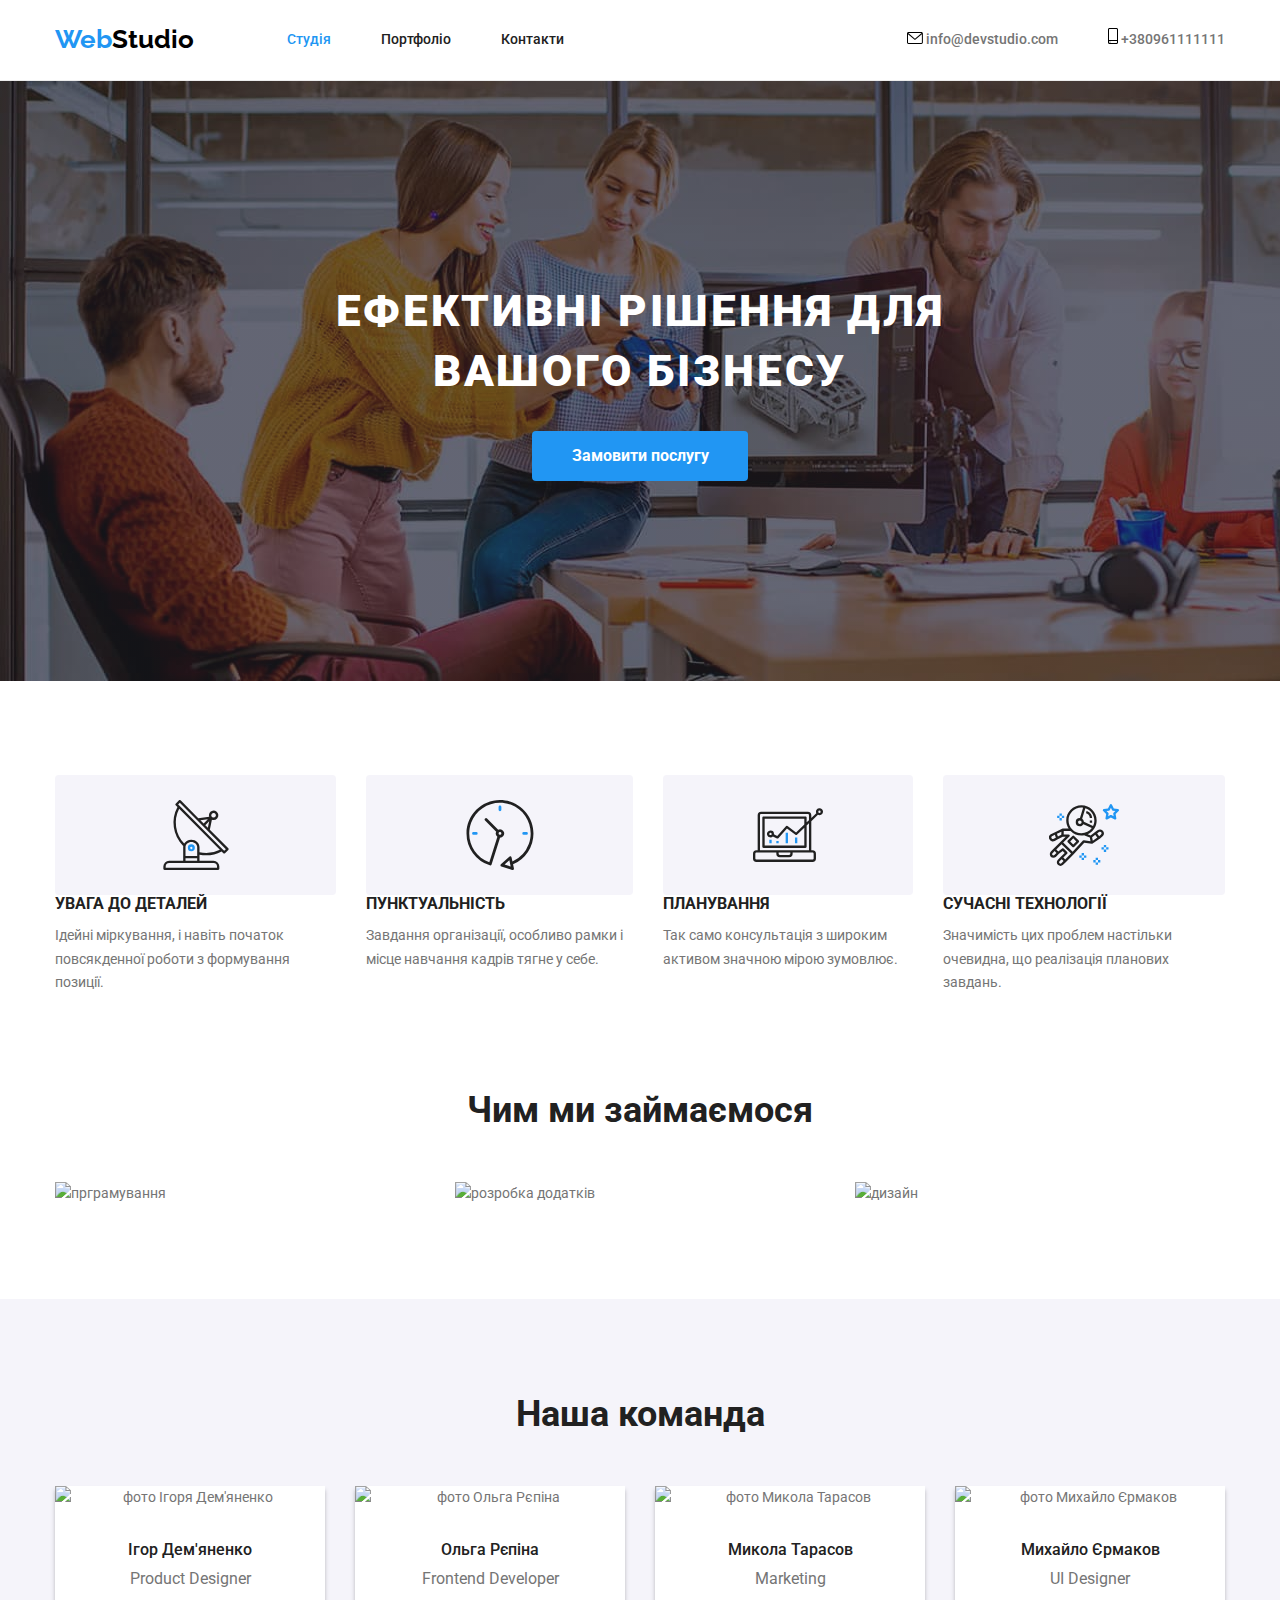
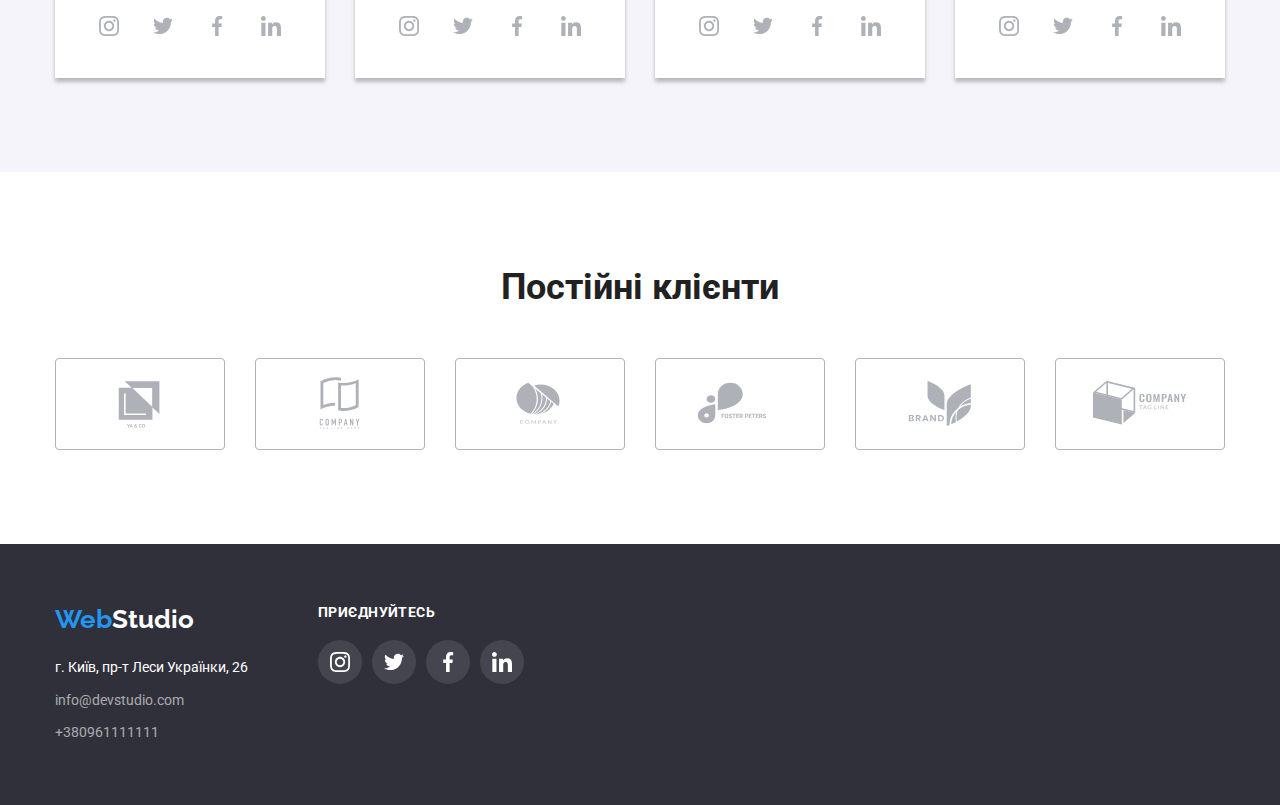
==== index.html @ 1be38067 "upgraid" ====
<!DOCTYPE html>
    <html lang="uk">
    <head>
        <meta charset="UTF-8">
        <meta http-equiv="X-UA-Compatible" content="IE=edge">
        <meta name="viewport" content="width=device-width, initial-scale=1.0">
        <link rel="preconnect" href="https://fonts.googleapis.com">
        <link rel="preconnect" href="https://fonts.gstatic.com" crossorigin>
        <link href="https://fonts.googleapis.com/css2?family=Raleway:wght@700&family=Roboto:wght@400;500;700;900&display=swap" rel="stylesheet">
        <link rel="stylesheet" href="https://cdnjs.cloudflare.com/ajax/libs/modern-normalize/1.1.0/modern-normalize.min.css">
        <link rel="stylesheet" href="styles/styles.css">
        <title>Студія</title>
    </head>
    <body>
    <!--Шапка-->
        <header class="header">
            <div class="container header-container">

            <nav class="nav-flex">
                <a class="link logo" href="./index.html">Web<span class="logo-part">Studio</span></a>
                <ul class="nav-flex list">
                    <li class="item"><a class="nav-link link current" href="./index.html">Студія</a></li>
                    <li class="item"><a class="nav-link link" href="./portfollio.html">Портфоліо</a></li>
                    <li class="item"><a class="nav-link link" href="#">Контакти</a></li>
                </ul>
            </nav>
            <ul class="address-flex list">
                <li class="item"><a class="adres-nav link" href="mailto:info@devstudio.com">
                    <svg class="adres-nav" width="16" height="12">
                        <use href="/images/icons.svg#icon-envelope"></use>
                    </svg>
                    info@devstudio.com</a></li>
                <li class="item"><a class="adres-nav link" href="tel:+380961111111">
                    <svg class="adres-nav" width="10" height="16">
                        <use href="/images/icons.svg#icon-smartphone"></use>
                    </svg>
                    +380961111111</a></li>
                </ul>
                
            </div>
        </header>

        <!--Основний контент-->
        <main>
            <!--Hero-->
    <section class="hero">
        <div class="container">

        <h1 class="title-hero">Ефективні рішення для вашого бізнесу</h1>
        <button class="hero-button" type="button">Замовити послугу</button>
        </div>
    </section>

    <!--Skills-->
    <section class="section skills">
        <div class="container">
        <h2  hidden>Наші переваги</h2>
        <ul class="list skills-flex">
            <li class="item-skills icon-antenna">
                <h3 class="title-skills">УВАГА ДО ДЕТАЛЕЙ</h3>
                <p class="p-skills">Ідейні міркування, і навіть початок повсякденної роботи з формування позиції.</p>
            </li>
            
            <li class="item-skills icon-clock">
                <h3 class="title-skills">ПУНКТУАЛЬНІСТЬ</h3>
                <p class="p-skills">Завдання організації, особливо рамки і місце навчання кадрів тягне у себе.</p>
            </li>

            <li class="item-skills icon-diagram">
                <h3 class="title-skills">ПЛАНУВАННЯ</h3>
                <p class="p-skills">Так само консультація з широким активом значною мірою зумовлює.</p>
            </li>

            <li class="item-skills icon-astronaut">
                <h3 class="title-skills">СУЧАСНІ ТЕХНОЛОГІЇ</h3>
                <p class="p-skills">Значимість цих проблем настільки очевидна, що реалізація планових завдань.</p>
            </li>
        </ul>
    </div>
    </section>

    <!--Work-->
    <section class="work section">
        <div class="container">
        <h2 class="title-work">Чим ми займаємося</h2>
        <ul class="list work-flex">

            <li class="item-work"><img src="./images/foto1.jpg" alt="прграмування" width="370"></li>
            <li class="item-work"><img src="./images/foto2.jpg" alt="розробка додатків" width="370"></li>
            <li class="item-work"><img src="./images/foto3.jpg" alt="дизайн" width="370"></li>
        </ul>
        </div>
    </section>

        <!--team-->
        <section class="team section">
            <div class="container">
            <h2 class="title-work">Наша команда</h2>
            <ul class="list team-flex">
               
                <li class="li-team">
                    <img src="./images/igor_demyanenko.jpg" alt="фото Ігоря Дем'яненко" width="270">
                    <div class="wrap-name">
                    <h3 class="title-name">Ігор Дем'яненко</h3>
                    <p class="office" lang="en">Product Designer</p>
                    <ul class="team-soc-list list">
                        <li class="team-soc-item">
                             <a class="team-soc-link link" href="#">
                                <svg class="team-soc-icons" width="20" height="20">
                                    <use href="/images/icons.svg#icon-instagram"></use>
                                </svg>
                             </a>
                            </li>
                            <li class="team-soc-item">
                                <a class="team-soc-link link" href="#">
                                    <svg class="team-soc-icons" width="20" height="20">
                                        <use href="/images/icons.svg#icon-twitter"></use>
                                    </svg>
                                </a>
                               </li>
                               <li class="team-soc-item">
                                <a class="team-soc-link link" href="#">
                                    <svg class="team-soc-icons" width="20" height="20">
                                        <use href="/images/icons.svg#icon-facebook"></use>
                                    </svg>
                                </a>
                               </li>
                               <li class="team-soc-item">
                                <a class="team-soc-link link" href="#">
                                    <svg class="team-soc-icons" width="20" height="20">
                                        <use href="/images/icons.svg#icon-linkedin"></use>
                                    </svg>
                                </a>
                               </li>
                    </ul>
                </div>
                </li>
            
                <li class="li-team">
                    <img src="./images/olga_repina.jpg" alt="фото Ольга Рєпіна" width="270">
                    <div class="wrap-name">
                    <h3 class="title-name">Ольга Рєпіна</h3>
                    <p class="office" lang="en">Frontend Developer</p>
                    <ul class="team-soc-list list">
                        <li class="team-soc-item">
                             <a class="team-soc-link link" href="#">
                                <svg class="team-soc-icons" width="20" height="20">
                                    <use href="/images/icons.svg#icon-instagram"></use>
                                </svg>
                             </a>
                            </li>
                            <li class="team-soc-item">
                                <a class="team-soc-link link" href="#">
                                    <svg class="team-soc-icons" width="20" height="20">
                                        <use href="/images/icons.svg#icon-twitter"></use>
                                    </svg>
                                </a>
                               </li>
                               <li class="team-soc-item">
                                <a class="team-soc-link link" href="#">
                                    <svg class="team-soc-icons" width="20" height="20">
                                        <use href="/images/icons.svg#icon-facebook"></use>
                                    </svg>
                                </a>
                               </li>
                               <li class="team-soc-item">
                                <a class="team-soc-link link" href="#">
                                    <svg class="team-soc-icons" width="20" height="20">
                                        <use href="/images/icons.svg#icon-linkedin"></use>
                                    </svg>
                                </a>
                               </li>
                    </ul>
                </div>
                </li>

                <li class="li-team">
                    <img src="./images/mikola_tarasov.jpg" alt="фото Микола Тарасов" width="270">
                    <div class="wrap-name">
                    <h3 class="title-name">Микола Тарасов</h3>
                    <p class="office" lang="en">Marketing</p>
                    <ul class="team-soc-list list">
                        <li class="team-soc-item">
                             <a class="team-soc-link link" href="#">
                                <svg class="team-soc-icons" width="20" height="20">
                                    <use href="/images/icons.svg#icon-instagram"></use>
                                </svg>
                             </a>
                            </li>
                            <li class="team-soc-item">
                                <a class="team-soc-link link" href="#">
                                    <svg class="team-soc-icons" width="20" height="20">
                                        <use href="/images/icons.svg#icon-twitter"></use>
                                    </svg>
                                </a>
                               </li>
                               <li class="team-soc-item">
                                <a class="team-soc-link link" href="#">
                                    <svg class="team-soc-icons" width="20" height="20">
                                        <use href="/images/icons.svg#icon-facebook"></use>
                                    </svg>
                                </a>
                               </li>
                               <li class="team-soc-item">
                                <a class="team-soc-link link" href="#">
                                    <svg class="team-soc-icons" width="20" height="20">
                                        <use href="/images/icons.svg#icon-linkedin"></use>
                                    </svg>
                                </a>
                               </li>
                    </ul>
                </div>
                </li>

                <li class="li-team">
                    <img src="./images/mihailo_ermakov.jpg" alt=" фото Михайло Єрмаков" width="270">
                    <div class="wrap-name">
                    <h3 class="title-name">Михайло Єрмаков</h3>
                    <p class="office" lang="en">UI Designer</p>
                    <ul class="team-soc-list list">
                        <li class="team-soc-item">
                             <a class="team-soc-link link" href="#">
                                <svg class="team-soc-icons" width="20" height="20">
                                    <use href="/images/icons.svg#icon-instagram"></use>
                                </svg>
                             </a>
                            </li>
                            <li class="team-soc-item">
                                <a class="team-soc-link link" href="#">
                                    <svg class="team-soc-icons" width="20" height="20">
                                        <use href="/images/icons.svg#icon-twitter"></use>
                                    </svg>
                                </a>
                               </li>
                               <li class="team-soc-item">
                                <a class="team-soc-link link" href="#">
                                    <svg class="team-soc-icons" width="20" height="20">
                                        <use href="/images/icons.svg#icon-facebook"></use>
                                    </svg>
                                </a>
                               </li>
                               <li class="team-soc-item">
                                <a class="team-soc-link link" href="#">
                                    <svg class="team-soc-icons" width="20" height="20">
                                        <use href="/images/icons.svg#icon-linkedin"></use>
                                    </svg>
                                </a>
                               </li>
                    </ul>
                </div>
                </li>
            </ul>
        </div>
        </section>

<!--clientage-->
        <section class="section">
      <div class="container">
        <h2 class="title-work">Постійні клієнти</h2>
        <ul class="list client-logo-list">
            <li class="client-logo-item">
                <a class="client-logo-link link" href="#">
                    <svg class="client-logo-icons" width="106" height="60">
                        <use href="/images/icons.svg#icon-Logo_1"></use>
                    </svg>
                 </a>
            </li>
            <li class="client-logo-item">
                <a class="client-logo-link link" href="#">
                    <svg class="client-logo-icons" width="106" height="60">
                        <use href="/images/icons.svg#icon-Logo_2"></use>
                    </svg>
                 </a>
            </li>
            <li class="client-logo-item">
                <a class="client-logo-link link" href="#">
                    <svg class="client-logo-icons" width="106" height="60">
                        <use href="/images/icons.svg#icon-Logo_3"></use>
                    </svg>
                 </a>
            </li>
            <li class="client-logo-item">
                <a class="client-logo-link link" href="#">
                    <svg class="client-logo-icons" width="106" height="60">
                        <use href="/images/icons.svg#icon-Logo_4"></use>
                    </svg>
                 </a>
            </li>
            <li class="client-logo-item">
                <a class="client-logo-link link" href="#">
                    <svg class="client-logo-icons" width="106" height="60">
                        <use href="/images/icons.svg#icon-Logo_5"></use>
                    </svg>
                 </a>
            </li>
            <li class="client-logo-item">
                <a class="client-logo-link link" href="#">
                    <svg class="client-logo-icons" width="106" height="60">
                        <use href="/images/icons.svg#icon-Logo_6"></use>
                    </svg>
                 </a>
            </li>
        </ul>
        </div>
        </section>
        </main>
        <!--підвал-->
    <footer class="footer">
        <div class="container container-flex">

        <div class="footer-container">
        <a class="link logo footer" href="./index.html">Web<span class="logo-footer">Studio</span></a>
        <address class="address">
            <ul class="list">
                <li class="li-address"><a class="link adres" href="https://goo.gl/maps/CPtrU1FHBa2aNyZL9" target="_blank" rel="noopener noreferrer nofollow">г. Київ, пр-т Леси Українки, 26</a> </li>
                <li class="li-address"><a class="link adres-footer" href="mailto:info@devstudio.com">info@devstudio.com</a></li>
                <li class="li-address"><a class="link adres-footer" href="tel:+380961111111">+380961111111</a></li>
            </ul>
        </address>
    </div>
    <div class="footer-soc-container">
        <h1 class="title-futer">приєднуйтесь</h1>
            <ul class="footer-soc-list list">
                <li class="footer-soc-item">
                     <a class="footer-soc-link link" href="#">
                        <svg class="footer-soc-icons" width="20" height="20">
                            <use href="/images/icons.svg#icon-instagram"></use>
                        </svg>
                     </a>
                    </li>
                    <li class="footer-soc-item">
                        <a class="footer-soc-link link" href="#">
                            <svg class="footer-soc-icons" width="20" height="20">
                                <use href="/images/icons.svg#icon-twitter"></use>
                            </svg>
                        </a>
                       </li>
                       <li class="footer-soc-item">
                        <a class="footer-soc-link link" href="#">
                            <svg class="footer-soc-icons" width="20" height="20">
                                <use href="/images/icons.svg#icon-facebook"></use>
                            </svg>
                        </a>
                       </li>
                       <li class="footer-soc-item">
                        <a class="footer-soc-link link" href="#">
                            <svg class="footer-soc-icons" width="20" height="20">
                                <use href="/images/icons.svg#icon-linkedin"></use>
                            </svg>
                        </a>
                       </li>
            </ul>
    </div>
        </div>
    </footer>
    </body>
    </html>
---- styles/styles.css ----
:root {
        --primery--color:#757575;
        --title--color:#212121;
        --blac--color:#000000;
        --white--color:#FFFFFF;
        --blue--color:#2196F3;
        --btn--hover--color: #188ce8;
        --section--color:#2F303A;
        --body--bg--color:#F5F5F5;
        --card--bg--color:#EEEEEE;
        --section--bg--color:#F5F4FA;
        --icons--color: #AFB1B8;

        --logo--fonts:'Raleway', sans-serif;
        --primery--fonts:'Roboto', sans-serif;
        }

    h1,
    h2,
    h3,
    h4,
    h5,
    h6,
    p {
        margin: 0;
    }

    ul {
        margin: 0;
        padding: 0;
    }
        
    img {
        display: block;
    }
    body {
        margin: 0;

    color:var(--primery--color) ;
    font-family: var(--primery--fonts);
    font-weight: 400;
    font-size: 14px;
    line-height: 1.71;
    
    }

    .link{
        text-decoration: none;
    }

    .list{
        margin: 0;
        padding: 0;

        list-style: none;
    }

    /*header*/
    .header{
        
        padding-top: 24px;
        padding-bottom: 25px;
        border-bottom: 1px solid #ECECEC;
    }
    .container{
        padding-left: 15px;
        padding-right: 15px;
        margin: 0 auto;   
     
        width: 1200px;

    }

    .header-container{
        display: flex;
        align-items: center;
           }   


    .logo{
        margin-right: 93px;

        background: var(--white--color);
        color: var(--blue--color);

        font-family: var(--logo--fonts);
        font-weight: 700;
        font-size: 26px;
        line-height: 1.19;
        letter-spacing: 3%;
    

    }
    .logo-part{
        color:var(--blac--color);
    }

    .nav-flex{
        display: flex;
        align-items: center;
        margin-right: auto;
    }

    .item{
 
        }
    .nav-flex .item:not(:last-child){
            margin-right: 50px;
        }

    .nav-link {
        color:var(--title--color);
        font-weight: 500;
        line-height: 1.14;
    
    }
    .nav-link:hover,
    .nav-link:focus{
        color: var(--blue--color);
    }
    .current{
        color: var(--blue--color);
    }
    .address-flex{
        display: flex;
        align-items: center;
    }

    .address-flex .item:not(:last-child){
        margin-right: 50px;
    }
 
    .adres-nav{
        color: var(--primery--color);
        fill:var(-primery--color) ;
        font-weight: 500;
        line-height: 1.14;
     
    }
    .adres-nav:hover,
    .adres-nav:focus{
        color: var(--blue--color);
        fill: var(--blue--color);
    }
  
    /*main*/

    .section{
        padding-top: 94px;
        padding-bottom: 94px;
    }
    
    /*section hero*/
    .hero{
        max-width: 1600px;
        height: 600px;
        margin-left: auto;
        margin-right: auto;
        padding-top: 200px;
        padding-bottom: 200px;

    background: var(--section--color);
    background-image:linear-gradient(rgba(47, 48, 58, 0.4),rgba(47, 48, 58, 0.4)),
    url(../images/fon_hero.jpg) ;
    text-align: center;
    

    }
    .title-hero{
    margin: 0 auto;
    color: var(--white--color);     
    width: 696px;
    font-weight: 900;
    font-size: 44px;
    line-height: 60px;

    letter-spacing: 0.06em;
    text-transform: uppercase;
    }
    .hero-button{
        display: inline-block;
        margin-top: 30px;

        background: var(--blue--color);
        color: var(--white--color);
        font-family: var(--primery--fonts);
        font-weight: 700;
        font-size: 16px;
        line-height: 1.87;
    
        cursor: pointer;
        border: none;
        border-radius: 4px;
        padding: 10px 32px;
        min-width: 216px;

        }
    .hero-button:hover,
    .hero-button:focus{
        background: var(--btn--hover--color);
        }

            /*section Skills*/


    .skills{
        padding-bottom: 0;
    }
    .skills-flex{
        display: flex;
    }
    .item-skills::before{
        display: block;
        content:"";
        height: 120px;
        background-size: 70px 70px;
        background-repeat: no-repeat;
        background-position: center;
        background-color: var(--section--bg--color) ;
        border-radius: 4px;
    }
    .icon-antenna::before{
        background-image: url(../images/antenna.svg);
    }
    .icon-clock::before{
        background-image: url(../images/clock.svg);
    }
    .icon-diagram::before{
        background-image: url(../images/diagram.svg);
    }
    .icon-astronaut::before{
        background-image: url(../images/astronaut.svg);
    }
    .item-skills:not(:last-child){
        margin-right: 30px;
    }
    .title-skills{
        margin-top: 0%;
        margin-bottom: 10px;
        
        font-weight: 700;
        line-height: 1.14;
        letter-spacing: 3%;
        color: var(--title--color);
    }
    .p-skills{
        margin-top: 0%;
        margin-bottom: 0%;
    }
    /*section work*/
    .title-work{
        margin-top: 0%;
        margin-bottom: 50px;
       
        font-weight: 700;
        font-size: 36px;
        line-height: 1.17;
        color: var(--title--color);
        text-align: center;
    }

    .work-flex{
        display: flex;  
    }

    .item-work:not(:last-child){
        margin-right: 30px;
    }

    /*section team*/
    .team-flex{
        display: flex;
        justify-content: center;
        gap: 30px;
    }
    .team{
    background: var(--section--bg--color);
    }
    
    .li-team{
        background: var(--white--color);
        width: 270px;
        text-align: center;
        box-shadow:0px 4px 4px 0px rgba(0, 0, 0, 0.25);
    }
    
    .title-name{
        margin-bottom: 10px;
        font-weight: 500;
        font-size: 16px;
        line-height: 1.19;
        letter-spacing: 3%;
        color: var(--title--color);
    }
    .office{
       margin-bottom: 16px;
        font-size: 16px;
        letter-spacing: 3%;
        line-height: 1.19; 
        }

    .wrap-name{ 
        
        padding: 30px 0px;
  
        }
    .team-soc-list{
        display: flex;
        justify-content: center;
        gap: 10px;
        }
    .team-soc-item{
         width: 44px;
         height: 44px;
        }
    .team-soc-link{
        display: flex;
        align-items: center;
        justify-content: center;

        width: 100%;
        height: 100%;
        background:transparent;
        border-radius: 50%;
        }
    .team-soc-icons{
        fill:var(--icons--color) ;
        }
    .team-soc-link:hover{
    background-color: var(--blue--color);
        }
    .team-soc-link:hover .team-soc-icons{
        fill: var(--white--color);
    }   

    /*клієнти*/
    .client-logo-list{
        display: flex;
        justify-content: center;
        gap: 30px;
    }
    .client-logo-item{
        width: 170px;
        height: 92px;
        border: 1px solid var(--icons--color);
        border-radius: 4px;  
    }
    .client-logo-link{
        display: flex;
        align-items: center;
        justify-content: center;

        width: 100%;
        height: 100%;
        background:transparent;  
    }
    .client-logo-icons{
        fill:var(--icons--color) ; 
    }
    .client-logo-item:hover{
        border-color: var(--blue--color);   
    }
    .client-logo-item:hover .client-logo-icons{
        fill: var(--blue--color);
    }
    /*footer*/
    .footer {
        background: var(--section--color);
        margin: 0;
    }
    .container-flex{
        display: flex;
        padding-top: 60px;
        padding-bottom: 60px;
    }

    .footer-container{
        margin-right: 70px;
    }

    .logo-footer{
        color: var(--white--color);
    }

    .address{
        margin-top: 20px;
        font-style: normal;
    }
    .adres{
    
        font-style: normal;
        letter-spacing: 3%;
        color: var(--white--color);
    }
    .li-address:not(:last-child){
    margin-bottom: 9px;
    }
    .adres-footer{
    
        letter-spacing: 3%;
        color: rgba(255, 255, 255, 0.6);
    }
    .adres:hover,
    .adres:focus{
        color: var(--blue--color);
    }
    .adres-footer:hover,
    .adres-footer:focus{
        color: var(--blue--color);
    }
    .footer-soc-container{}
    .title-futer{
        margin-bottom: 20px;
        font-weight: 700;
        font-size: 14px;
        line-height: 16px;
        letter-spacing: 0.03em;
        text-transform: uppercase;  

        color:var(--white--color);
    }
   .footer-soc-list{
        display: flex;
        justify-content: center;
        gap: 10px;
   } 
   .footer-soc-item{
        width: 44px;
        height: 44px;
   }
    .footer-soc-link{
        display: flex;
        align-items: center;
        justify-content: center;

        width: 100%;
        height: 100%;
        background:rgba(255, 255, 255, 0.1);
        border-radius: 50%;
    }
    .footer-soc-icons{
        fill: var(--white--color);
    }
    .footer-soc-link:hover{
        background-color: var(--blue--color);
            }
    

    /*portfolio.html*/

    .list-btn{
        display: flex;
        justify-content: center;
        gap: 8px;
        margin-bottom: 50px;
    }

    .btn-filter{
       padding: 6px 22px;
        
        font-family: var(--primery--fonts);
        font-weight: 500;
        font-size: 16px;
        line-height: 1.16;
        letter-spacing: 2%;
        text-align: center;
        color: var(--title--color);
        border: none;
        border-radius: 4px;
        cursor: pointer;
        }
    .btn-filter:hover,
    .btn-filter:focus{
        color: var(--white--color);
        background: var(--blue--color);
        box-shadow: 0px 4px 4px 0px rgba(0, 0, 0, 0.25);
        }

    .wrap-flex{
        display: flex;
        flex-wrap: wrap;
        gap: 30px;
        }
    .li-project{
        width: 370px;
        }
        .li-project:hover,
        .li-project:focus{
            box-shadow: 0px 4px 4px 0px rgba(0, 0, 0, 0.25);
        }

    .wrap-card{

        border-left: 1px solid var(--card--bg--color);
        border-bottom: 1px solid var(--card--bg--color);
        border-right: 1px solid var(--card--bg--color);
           
        padding: 20px 24px;
        }   

    .card{
        text-decoration: none;  
        
        }
    .title-card{
        margin-top: 20px;
        margin-bottom: 4px;
        font-weight: 700;
        font-size: 18px;
        line-height: 2;
        color: var(--title--color);
        }
    .p-card{
        margin-top: 0px;
        margin-bottom: 0px;
        padding-bottom: 20px;
        font-size: 16px;
        line-height: 1.87;
        color: var(--primery--color);
        }
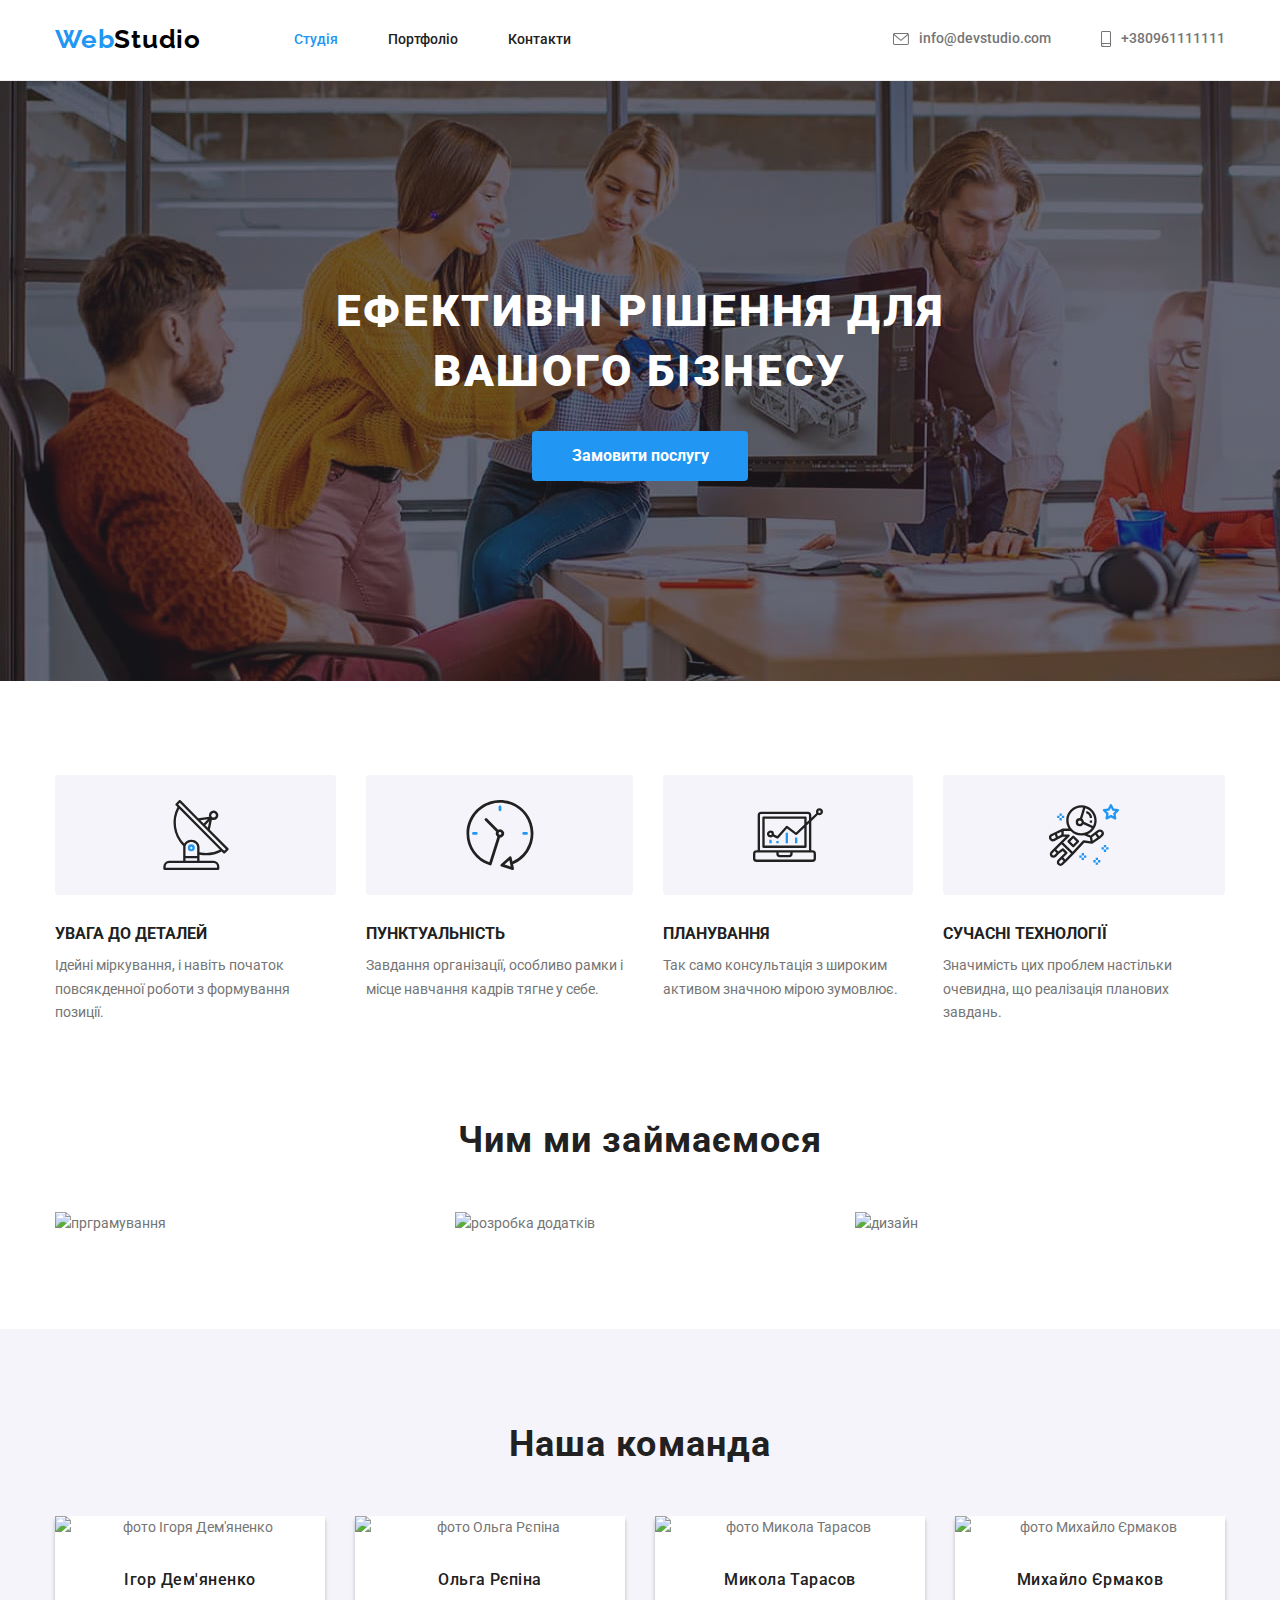
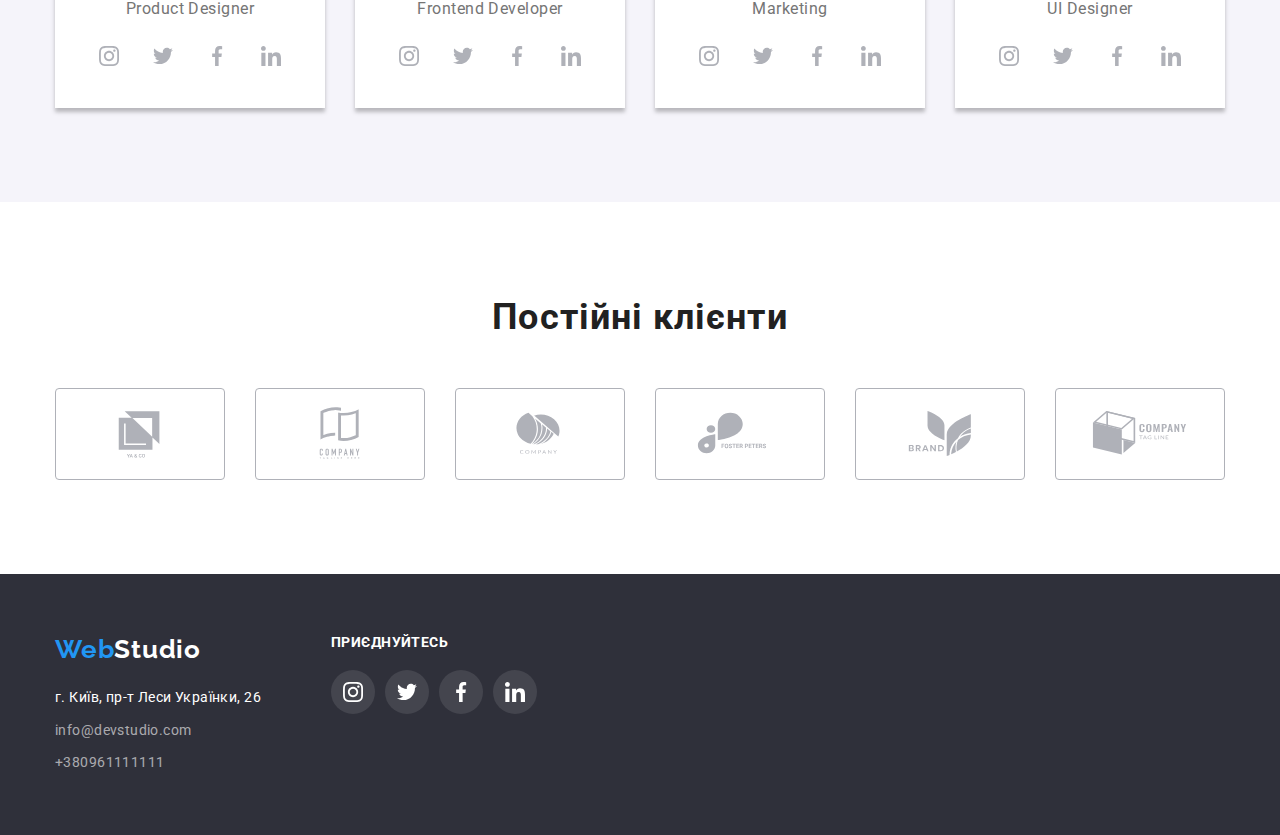
==== commit 4fbb52c8: "upgraid" ====
--- a/index.html
+++ b/index.html
@@ -26,13 +26,13 @@
             </nav>
             <ul class="address-flex list">
                 <li class="item"><a class="adres-nav link" href="mailto:info@devstudio.com">
-                    <svg class="adres-nav" width="16" height="12">
-                        <use href="/images/icons.svg#icon-envelope"></use>
+                    <svg class="adres-nav-icons" width="16" height="12">
+                        <use href="./images/icons.svg#icon-envelope"></use>
                     </svg>
                     info@devstudio.com</a></li>
                 <li class="item"><a class="adres-nav link" href="tel:+380961111111">
-                    <svg class="adres-nav" width="10" height="16">
-                        <use href="/images/icons.svg#icon-smartphone"></use>
+                    <svg class="adres-nav-icons" width="10" height="16">
+                        <use href="./images/icons.svg#icon-smartphone"></use>
                     </svg>
                     +380961111111</a></li>
                 </ul>
@@ -107,28 +107,28 @@
                         <li class="team-soc-item">
                              <a class="team-soc-link link" href="#">
                                 <svg class="team-soc-icons" width="20" height="20">
-                                    <use href="/images/icons.svg#icon-instagram"></use>
+                                    <use href="./images/icons.svg#icon-instagram"></use>
                                 </svg>
                              </a>
                             </li>
                             <li class="team-soc-item">
                                 <a class="team-soc-link link" href="#">
                                     <svg class="team-soc-icons" width="20" height="20">
-                                        <use href="/images/icons.svg#icon-twitter"></use>
-                                    </svg>
-                                </a>
-                               </li>
-                               <li class="team-soc-item">
-                                <a class="team-soc-link link" href="#">
-                                    <svg class="team-soc-icons" width="20" height="20">
-                                        <use href="/images/icons.svg#icon-facebook"></use>
-                                    </svg>
-                                </a>
-                               </li>
-                               <li class="team-soc-item">
-                                <a class="team-soc-link link" href="#">
-                                    <svg class="team-soc-icons" width="20" height="20">
-                                        <use href="/images/icons.svg#icon-linkedin"></use>
+                                        <use href="./images/icons.svg#icon-twitter"></use>
+                                    </svg>
+                                </a>
+                               </li>
+                               <li class="team-soc-item">
+                                <a class="team-soc-link link" href="#">
+                                    <svg class="team-soc-icons" width="20" height="20">
+                                        <use href="./images/icons.svg#icon-facebook"></use>
+                                    </svg>
+                                </a>
+                               </li>
+                               <li class="team-soc-item">
+                                <a class="team-soc-link link" href="#">
+                                    <svg class="team-soc-icons" width="20" height="20">
+                                        <use href="./images/icons.svg#icon-linkedin"></use>
                                     </svg>
                                 </a>
                                </li>
@@ -145,28 +145,28 @@
                         <li class="team-soc-item">
                              <a class="team-soc-link link" href="#">
                                 <svg class="team-soc-icons" width="20" height="20">
-                                    <use href="/images/icons.svg#icon-instagram"></use>
+                                    <use href="./images/icons.svg#icon-instagram"></use>
                                 </svg>
                              </a>
                             </li>
                             <li class="team-soc-item">
                                 <a class="team-soc-link link" href="#">
                                     <svg class="team-soc-icons" width="20" height="20">
-                                        <use href="/images/icons.svg#icon-twitter"></use>
-                                    </svg>
-                                </a>
-                               </li>
-                               <li class="team-soc-item">
-                                <a class="team-soc-link link" href="#">
-                                    <svg class="team-soc-icons" width="20" height="20">
-                                        <use href="/images/icons.svg#icon-facebook"></use>
-                                    </svg>
-                                </a>
-                               </li>
-                               <li class="team-soc-item">
-                                <a class="team-soc-link link" href="#">
-                                    <svg class="team-soc-icons" width="20" height="20">
-                                        <use href="/images/icons.svg#icon-linkedin"></use>
+                                        <use href="./images/icons.svg#icon-twitter"></use>
+                                    </svg>
+                                </a>
+                               </li>
+                               <li class="team-soc-item">
+                                <a class="team-soc-link link" href="#">
+                                    <svg class="team-soc-icons" width="20" height="20">
+                                        <use href="./images/icons.svg#icon-facebook"></use>
+                                    </svg>
+                                </a>
+                               </li>
+                               <li class="team-soc-item">
+                                <a class="team-soc-link link" href="#">
+                                    <svg class="team-soc-icons" width="20" height="20">
+                                        <use href="./images/icons.svg#icon-linkedin"></use>
                                     </svg>
                                 </a>
                                </li>
@@ -183,28 +183,28 @@
                         <li class="team-soc-item">
                              <a class="team-soc-link link" href="#">
                                 <svg class="team-soc-icons" width="20" height="20">
-                                    <use href="/images/icons.svg#icon-instagram"></use>
+                                    <use href="./images/icons.svg#icon-instagram"></use>
                                 </svg>
                              </a>
                             </li>
                             <li class="team-soc-item">
                                 <a class="team-soc-link link" href="#">
                                     <svg class="team-soc-icons" width="20" height="20">
-                                        <use href="/images/icons.svg#icon-twitter"></use>
-                                    </svg>
-                                </a>
-                               </li>
-                               <li class="team-soc-item">
-                                <a class="team-soc-link link" href="#">
-                                    <svg class="team-soc-icons" width="20" height="20">
-                                        <use href="/images/icons.svg#icon-facebook"></use>
-                                    </svg>
-                                </a>
-                               </li>
-                               <li class="team-soc-item">
-                                <a class="team-soc-link link" href="#">
-                                    <svg class="team-soc-icons" width="20" height="20">
-                                        <use href="/images/icons.svg#icon-linkedin"></use>
+                                        <use href="./images/icons.svg#icon-twitter"></use>
+                                    </svg>
+                                </a>
+                               </li>
+                               <li class="team-soc-item">
+                                <a class="team-soc-link link" href="#">
+                                    <svg class="team-soc-icons" width="20" height="20">
+                                        <use href="./images/icons.svg#icon-facebook"></use>
+                                    </svg>
+                                </a>
+                               </li>
+                               <li class="team-soc-item">
+                                <a class="team-soc-link link" href="#">
+                                    <svg class="team-soc-icons" width="20" height="20">
+                                        <use href="./images/icons.svg#icon-linkedin"></use>
                                     </svg>
                                 </a>
                                </li>
@@ -221,28 +221,28 @@
                         <li class="team-soc-item">
                              <a class="team-soc-link link" href="#">
                                 <svg class="team-soc-icons" width="20" height="20">
-                                    <use href="/images/icons.svg#icon-instagram"></use>
+                                    <use href="./images/icons.svg#icon-instagram"></use>
                                 </svg>
                              </a>
                             </li>
                             <li class="team-soc-item">
                                 <a class="team-soc-link link" href="#">
                                     <svg class="team-soc-icons" width="20" height="20">
-                                        <use href="/images/icons.svg#icon-twitter"></use>
-                                    </svg>
-                                </a>
-                               </li>
-                               <li class="team-soc-item">
-                                <a class="team-soc-link link" href="#">
-                                    <svg class="team-soc-icons" width="20" height="20">
-                                        <use href="/images/icons.svg#icon-facebook"></use>
-                                    </svg>
-                                </a>
-                               </li>
-                               <li class="team-soc-item">
-                                <a class="team-soc-link link" href="#">
-                                    <svg class="team-soc-icons" width="20" height="20">
-                                        <use href="/images/icons.svg#icon-linkedin"></use>
+                                        <use href="./images/icons.svg#icon-twitter"></use>
+                                    </svg>
+                                </a>
+                               </li>
+                               <li class="team-soc-item">
+                                <a class="team-soc-link link" href="#">
+                                    <svg class="team-soc-icons" width="20" height="20">
+                                        <use href="./images/icons.svg#icon-facebook"></use>
+                                    </svg>
+                                </a>
+                               </li>
+                               <li class="team-soc-item">
+                                <a class="team-soc-link link" href="#">
+                                    <svg class="team-soc-icons" width="20" height="20">
+                                        <use href="./images/icons.svg#icon-linkedin"></use>
                                     </svg>
                                 </a>
                                </li>
@@ -261,42 +261,42 @@
             <li class="client-logo-item">
                 <a class="client-logo-link link" href="#">
                     <svg class="client-logo-icons" width="106" height="60">
-                        <use href="/images/icons.svg#icon-Logo_1"></use>
-                    </svg>
-                 </a>
-            </li>
-            <li class="client-logo-item">
-                <a class="client-logo-link link" href="#">
-                    <svg class="client-logo-icons" width="106" height="60">
-                        <use href="/images/icons.svg#icon-Logo_2"></use>
-                    </svg>
-                 </a>
-            </li>
-            <li class="client-logo-item">
-                <a class="client-logo-link link" href="#">
-                    <svg class="client-logo-icons" width="106" height="60">
-                        <use href="/images/icons.svg#icon-Logo_3"></use>
-                    </svg>
-                 </a>
-            </li>
-            <li class="client-logo-item">
-                <a class="client-logo-link link" href="#">
-                    <svg class="client-logo-icons" width="106" height="60">
-                        <use href="/images/icons.svg#icon-Logo_4"></use>
-                    </svg>
-                 </a>
-            </li>
-            <li class="client-logo-item">
-                <a class="client-logo-link link" href="#">
-                    <svg class="client-logo-icons" width="106" height="60">
-                        <use href="/images/icons.svg#icon-Logo_5"></use>
-                    </svg>
-                 </a>
-            </li>
-            <li class="client-logo-item">
-                <a class="client-logo-link link" href="#">
-                    <svg class="client-logo-icons" width="106" height="60">
-                        <use href="/images/icons.svg#icon-Logo_6"></use>
+                        <use href="./images/icons.svg#icon-Logo_1"></use>
+                    </svg>
+                 </a>
+            </li>
+            <li class="client-logo-item">
+                <a class="client-logo-link link" href="#">
+                    <svg class="client-logo-icons" width="106" height="60">
+                        <use href="./images/icons.svg#icon-Logo_2"></use>
+                    </svg>
+                 </a>
+            </li>
+            <li class="client-logo-item">
+                <a class="client-logo-link link" href="#">
+                    <svg class="client-logo-icons" width="106" height="60">
+                        <use href="./images/icons.svg#icon-Logo_3"></use>
+                    </svg>
+                 </a>
+            </li>
+            <li class="client-logo-item">
+                <a class="client-logo-link link" href="#">
+                    <svg class="client-logo-icons" width="106" height="60">
+                        <use href="./images/icons.svg#icon-Logo_4"></use>
+                    </svg>
+                 </a>
+            </li>
+            <li class="client-logo-item">
+                <a class="client-logo-link link" href="#">
+                    <svg class="client-logo-icons" width="106" height="60">
+                        <use href="./images/icons.svg#icon-Logo_5"></use>
+                    </svg>
+                 </a>
+            </li>
+            <li class="client-logo-item">
+                <a class="client-logo-link link" href="#">
+                    <svg class="client-logo-icons" width="106" height="60">
+                        <use href="./images/icons.svg#icon-Logo_6"></use>
                     </svg>
                  </a>
             </li>
@@ -324,28 +324,28 @@
                 <li class="footer-soc-item">
                      <a class="footer-soc-link link" href="#">
                         <svg class="footer-soc-icons" width="20" height="20">
-                            <use href="/images/icons.svg#icon-instagram"></use>
+                            <use href="./images/icons.svg#icon-instagram"></use>
                         </svg>
                      </a>
                     </li>
                     <li class="footer-soc-item">
                         <a class="footer-soc-link link" href="#">
                             <svg class="footer-soc-icons" width="20" height="20">
-                                <use href="/images/icons.svg#icon-twitter"></use>
+                                <use href="./images/icons.svg#icon-twitter"></use>
                             </svg>
                         </a>
                        </li>
                        <li class="footer-soc-item">
                         <a class="footer-soc-link link" href="#">
                             <svg class="footer-soc-icons" width="20" height="20">
-                                <use href="/images/icons.svg#icon-facebook"></use>
+                                <use href="./images/icons.svg#icon-facebook"></use>
                             </svg>
                         </a>
                        </li>
                        <li class="footer-soc-item">
                         <a class="footer-soc-link link" href="#">
                             <svg class="footer-soc-icons" width="20" height="20">
-                                <use href="/images/icons.svg#icon-linkedin"></use>
+                                <use href="./images/icons.svg#icon-linkedin"></use>
                             </svg>
                         </a>
                        </li>
--- a/styles/styles.css
+++ b/styles/styles.css
@@ -87,7 +87,7 @@
         font-weight: 700;
         font-size: 26px;
         line-height: 1.19;
-        letter-spacing: 3%;
+        letter-spacing: 0.03em;
     
 
     }
@@ -131,15 +131,24 @@
     }
  
     .adres-nav{
+        display: flex;
+
         color: var(--primery--color);
-        fill:var(-primery--color) ;
         font-weight: 500;
         line-height: 1.14;
+        align-items: center;
      
     }
     .adres-nav:hover,
     .adres-nav:focus{
         color: var(--blue--color);
+    }
+    .adres-nav-icons{
+        margin-right: 10px;
+        fill: var(--primery--color);
+    }
+    .adres-nav:hover .adres-nav-icons,
+    .adres-nav:focus .adres-nav-icons{
         fill: var(--blue--color);
     }
   
@@ -235,12 +244,11 @@
         margin-right: 30px;
     }
     .title-skills{
-        margin-top: 0%;
+        margin-top: 30px;
         margin-bottom: 10px;
         
         font-weight: 700;
         line-height: 1.14;
-        letter-spacing: 3%;
         color: var(--title--color);
     }
     .p-skills{
@@ -255,6 +263,7 @@
         font-weight: 700;
         font-size: 36px;
         line-height: 1.17;
+        letter-spacing: 0.03em;
         color: var(--title--color);
         text-align: center;
     }
@@ -289,13 +298,13 @@
         font-weight: 500;
         font-size: 16px;
         line-height: 1.19;
-        letter-spacing: 3%;
+        letter-spacing: 0.03em;
         color: var(--title--color);
     }
     .office{
        margin-bottom: 16px;
         font-size: 16px;
-        letter-spacing: 3%;
+        letter-spacing: 0.03em;
         line-height: 1.19; 
         }
 
@@ -322,16 +331,17 @@
         height: 100%;
         background:transparent;
         border-radius: 50%;
+        color: var(--icons--color);
         }
     .team-soc-icons{
-        fill:var(--icons--color) ;
-        }
-    .team-soc-link:hover{
+        fill:currentColor ;
+        }
+    .team-soc-link:hover,
+    .team-soc-link:focus{
     background-color: var(--blue--color);
-        }
-    .team-soc-link:hover .team-soc-icons{
-        fill: var(--white--color);
-    }   
+    color: var(--white--color);
+        }
+
 
     /*клієнти*/
     .client-logo-list{
@@ -353,16 +363,18 @@
         width: 100%;
         height: 100%;
         background:transparent;  
+        color: var(--icons--color);
     }
     .client-logo-icons{
-        fill:var(--icons--color) ; 
+        fill: currentColor; 
     }
     .client-logo-item:hover{
         border-color: var(--blue--color);   
     }
-    .client-logo-item:hover .client-logo-icons{
-        fill: var(--blue--color);
-    }
+    .client-logo-item:hover .client-logo-link{
+        color: var(--blue--color);
+    }
+
     /*footer*/
     .footer {
         background: var(--section--color);
@@ -389,7 +401,7 @@
     .adres{
     
         font-style: normal;
-        letter-spacing: 3%;
+        letter-spacing: 0.03em;
         color: var(--white--color);
     }
     .li-address:not(:last-child){
@@ -397,7 +409,7 @@
     }
     .adres-footer{
     
-        letter-spacing: 3%;
+        letter-spacing: 0.03em;
         color: rgba(255, 255, 255, 0.6);
     }
     .adres:hover,
@@ -441,7 +453,8 @@
     .footer-soc-icons{
         fill: var(--white--color);
     }
-    .footer-soc-link:hover{
+    .footer-soc-link:hover,
+    .footer-soc-link:focus{
         background-color: var(--blue--color);
             }
     
@@ -462,7 +475,7 @@
         font-weight: 500;
         font-size: 16px;
         line-height: 1.16;
-        letter-spacing: 2%;
+        letter-spacing: 0.03em;
         text-align: center;
         color: var(--title--color);
         border: none;
@@ -503,18 +516,19 @@
         
         }
     .title-card{
-        margin-top: 20px;
+        margin-top:0px;
         margin-bottom: 4px;
         font-weight: 700;
         font-size: 18px;
         line-height: 2;
+        letter-spacing: 0.06em;
         color: var(--title--color);
         }
     .p-card{
         margin-top: 0px;
         margin-bottom: 0px;
-        padding-bottom: 20px;
         font-size: 16px;
         line-height: 1.87;
+        letter-spacing: 0.03em;
         color: var(--primery--color);
         }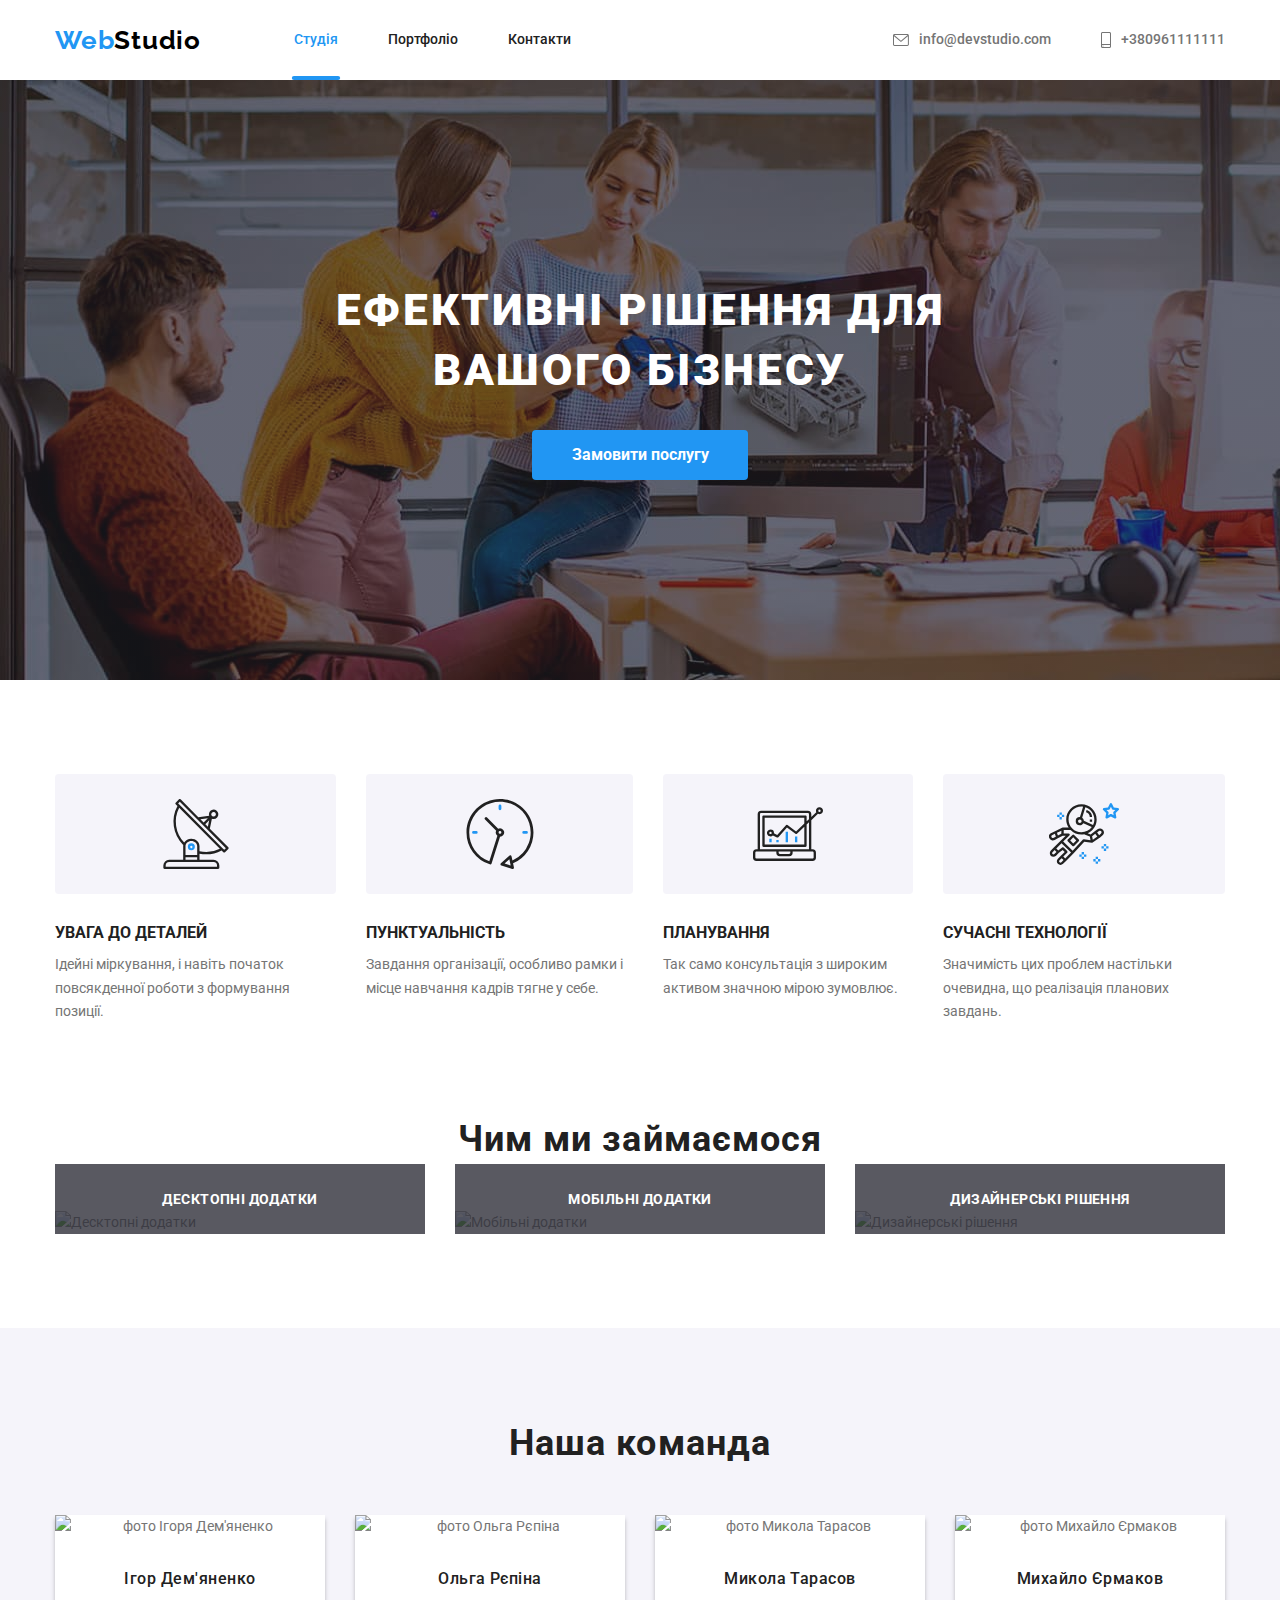
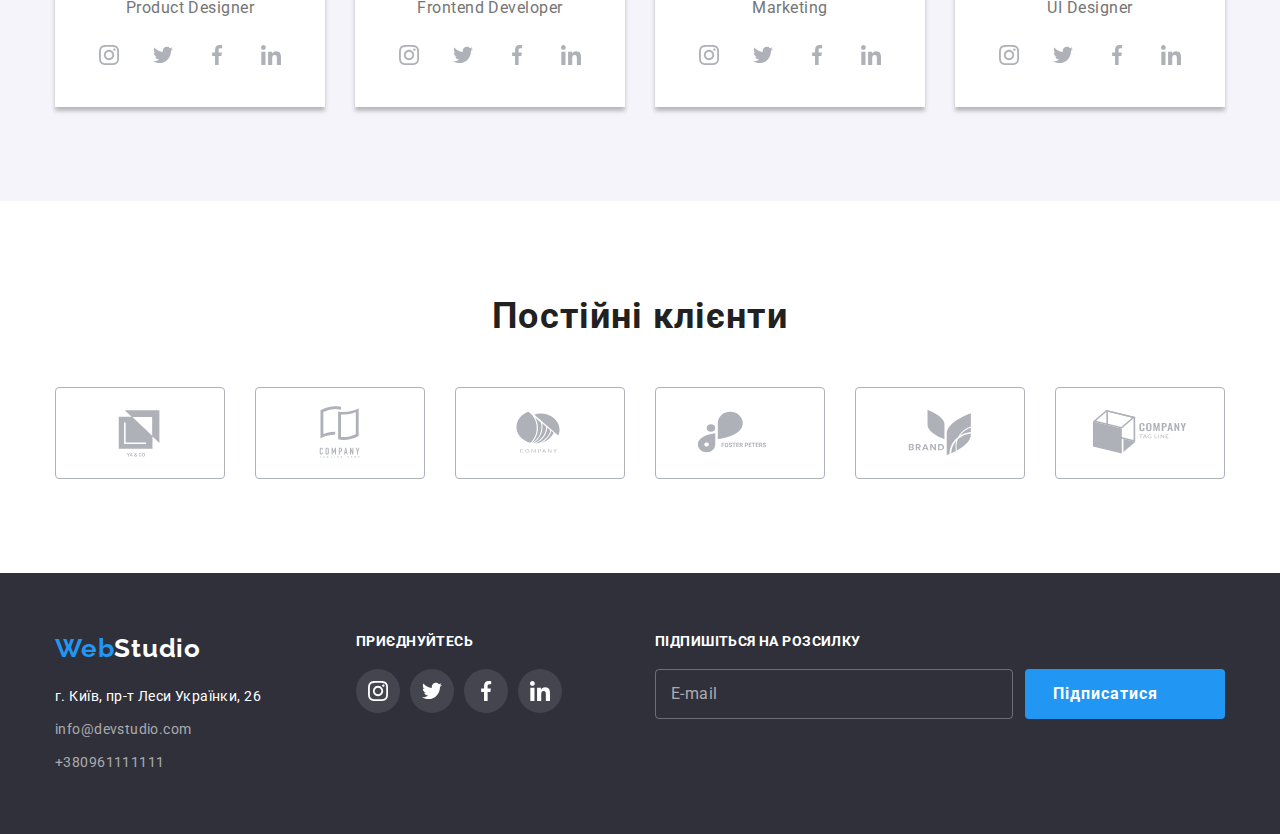
==== commit 2b438c4f: "upgraid" ====
--- a/index.html
+++ b/index.html
@@ -13,7 +13,8 @@
     </head>
     <body>
     <!--Шапка-->
-        <header class="header">
+    
+        <header>
             <div class="container header-container">
 
             <nav class="nav-flex">
@@ -47,7 +48,7 @@
         <div class="container">
 
         <h1 class="title-hero">Ефективні рішення для вашого бізнесу</h1>
-        <button class="hero-button" type="button">Замовити послугу</button>
+        <button class="hero-button" type="button" data-modal-open>Замовити послугу</button>
         </div>
     </section>
 
@@ -85,9 +86,20 @@
         <h2 class="title-work">Чим ми займаємося</h2>
         <ul class="list work-flex">
 
-            <li class="item-work"><img src="./images/foto1.jpg" alt="прграмування" width="370"></li>
-            <li class="item-work"><img src="./images/foto2.jpg" alt="розробка додатків" width="370"></li>
-            <li class="item-work"><img src="./images/foto3.jpg" alt="дизайн" width="370"></li>
+            <li class="item-work">
+                <img  src="./images/foto1.jpg" alt="Десктопні додатки" width="370">
+                <p class="koment">Десктопні додатки</p>
+            </li>
+ 
+            <li class="item-work">
+                <img src="./images/foto2.jpg" alt="Мобільні додатки" width="370">
+                <p class="koment">Мобільні додатки</p>
+            </li>
+
+            <li class="item-work">
+                <img src="./images/foto3.jpg" alt="Дизайнерські рішення" width="370">
+                <p class="koment">Дизайнерські рішення</p>
+            </li>
         </ul>
         </div>
     </section>
@@ -351,7 +363,93 @@
                        </li>
             </ul>
     </div>
-        </div>
+
+    <form class="mailing-wrappe">
+        <label for="mailing-futer" class="mailing-title">Підпишіться на розсилку</label>
+        <div class="mailing-flex">
+        <input type="email" name="mailing-email" class="mailing-input" id="mailing-futer" placeholder="E-mail">
+        <button type="submit" class="mailing-btn">Підписатися
+            <svg class="mailing-btn-icons" width="24" height="24">
+                <use href="./images/icons.svg#icon-icon_send"></use>
+            </svg>    
+        </button>
+    </div>
+    </form>
+        </div>
+
     </footer>
+
+    <!--модалка-->
+
+    <div class="backdrop is-hidden" data-modal>
+        <div class="modal">
+
+            <button type="button" class="modal-close" data-modal-close>
+                <svg class="modal-close-icons" width="18" height="18">
+                    <use href="./images/icons.svg#icon-close-black"></use>
+                </svg>
+            </button>
+
+            <p class="modal-title">Залиште свої дані, ми вам передзвонимо</p>
+
+            <form class="modal-form">
+
+                <label for="user-name" class="input-label">Ім'я</label>
+                <div class="input-wrappe">
+                    <input type="text" name="user-name" class="modal-input" id="user-name">
+                    <svg class="modal-icons" width="18" height="18">
+                        <use href="./images/icons.svg#icon-person_black"></use>
+                    </svg>
+                </div>
+
+                <label for="user-tel" class="input-label">Телефон</label>
+               <div class="input-wrappe">
+                <input type="tel"  name="user-tel" class="modal-input" id="user-tel">
+                <svg class="modal-icons" width="18" height="18">
+                    <use href="./images/icons.svg#icon-phone_black"></use>
+                </svg>
+            </div>
+
+            <label for="user-email" class="input-label">Пошта</label>
+              <div class="input-wrappe">
+                <input type="email" name="user-email" class="modal-input" id="user-email">
+                <svg class="modal-icons" width="18" height="18">
+                    <use href="./images/icons.svg#icon-email_black"></use>
+                </svg>
+              </div>  
+
+              <label for="koment-text" class="koment-label">Коментар</label>
+              <textarea name="koment-text" 
+              id="koment-text" 
+              class="modal-coment"
+              placeholder="Введіть текст"></textarea>
+
+              <div class="modal-checkbox">
+                <input  hidden type="checkbox"
+                name="consent"
+                class="input-check"
+                id="consent">
+                <label for="consent" class="checkbox-text">
+                    <span>
+                        <svg class="checkbox-icons" width="16" height="15">
+                            <use href="./images/icons.svg#icon-check"></use>
+                        </svg> 
+                    </span>
+                     Погоджуюся з розсилкою та приймаю
+                    <a class="link-check link" href="#">Умови договору</a>
+                </label>
+
+              </div>
+
+              <button
+              type="submit" class="modal-form-btn">Відправити</button>
+                
+
+            </form>
+
+        </div>
+
+    </div>
+    <script src="./styles/js/modal.js"></script>
     </body>
     </html>--- a/styles/styles.css
+++ b/styles/styles.css
@@ -57,9 +57,6 @@
 
     /*header*/
     .header{
-        
-        padding-top: 24px;
-        padding-bottom: 25px;
         border-bottom: 1px solid #ECECEC;
     }
     .container{
@@ -101,7 +98,8 @@
         margin-right: auto;
     }
 
-    .item{
+    .item-current{
+        display: flex;
  
         }
     .nav-flex .item:not(:last-child){
@@ -109,18 +107,40 @@
         }
 
     .nav-link {
+        position: relative;
+        display: block;
+        padding-top: 32px;
+        padding-bottom: 32px;
         color:var(--title--color);
         font-weight: 500;
         line-height: 1.14;
+        transition: color 250ms cubic-bezier(0.4, 0, 0.2, 1);
     
     }
     .nav-link:hover,
     .nav-link:focus{
         color: var(--blue--color);
     }
+
     .current{
         color: var(--blue--color);
     }
+
+    .nav-link.current::after{
+        display: block;
+        position: absolute;
+        bottom: 0;
+        left: 0;
+
+        content:"";
+        width:100%;
+        transform: scaleX(1.1);
+        height: 4px;
+        border-radius: 2px;
+        background-color: currentColor;
+        
+    }
+
     .address-flex{
         display: flex;
         align-items: center;
@@ -137,6 +157,8 @@
         font-weight: 500;
         line-height: 1.14;
         align-items: center;
+
+        transition: color 250ms cubic-bezier(0.4, 0, 0.2, 1);
      
     }
     .adres-nav:hover,
@@ -145,11 +167,7 @@
     }
     .adres-nav-icons{
         margin-right: 10px;
-        fill: var(--primery--color);
-    }
-    .adres-nav:hover .adres-nav-icons,
-    .adres-nav:focus .adres-nav-icons{
-        fill: var(--blue--color);
+        fill: currentColor;
     }
   
     /*main*/
@@ -190,7 +208,7 @@
         display: inline-block;
         margin-top: 30px;
 
-        background: var(--blue--color);
+        background-color: var(--blue--color);
         color: var(--white--color);
         font-family: var(--primery--fonts);
         font-weight: 700;
@@ -203,10 +221,12 @@
         padding: 10px 32px;
         min-width: 216px;
 
+        transition:background-color 250ms cubic-bezier(0.4, 0, 0.2, 1);
+
         }
     .hero-button:hover,
     .hero-button:focus{
-        background: var(--btn--hover--color);
+        background-color: var(--btn--hover--color);
         }
 
             /*section Skills*/
@@ -270,11 +290,33 @@
 
     .work-flex{
         display: flex;  
-    }
-
-    .item-work:not(:last-child){
-        margin-right: 30px;
-    }
+        gap: 30px;
+    }
+    .item-work{
+    position: relative;
+    display: block;
+ 
+}
+
+    .koment{
+        position: absolute;
+        bottom: 0px;
+
+        padding: 27px 0;
+
+        width: 100%;
+        height: 70px;
+        background-color: rgba(47, 48, 58, 0.8);;
+
+font-weight: 700;
+font-size: 14px;
+line-height: 16px;
+text-align: center;
+letter-spacing: 0.03em;
+text-transform: uppercase;
+color: var(--white--color);
+    }
+    
 
     /*section team*/
     .team-flex{
@@ -332,6 +374,10 @@
         background:transparent;
         border-radius: 50%;
         color: var(--icons--color);
+
+        transition: background-color 250ms cubic-bezier(0.4, 0, 0.2, 1),
+         color 250ms cubic-bezier(0.4, 0, 0.2, 1);
+
         }
     .team-soc-icons{
         fill:currentColor ;
@@ -352,8 +398,7 @@
     .client-logo-item{
         width: 170px;
         height: 92px;
-        border: 1px solid var(--icons--color);
-        border-radius: 4px;  
+
     }
     .client-logo-link{
         display: flex;
@@ -364,16 +409,20 @@
         height: 100%;
         background:transparent;  
         color: var(--icons--color);
+        border: 1px solid var(--icons--color);
+        border-radius: 4px;  
+
+        transition: border-color 250ms cubic-bezier(0.4, 0, 0.2, 1),
+        color 250ms cubic-bezier(0.4, 0, 0.2, 1);
     }
     .client-logo-icons{
         fill: currentColor; 
     }
-    .client-logo-item:hover{
-        border-color: var(--blue--color);   
-    }
-    .client-logo-item:hover .client-logo-link{
-        color: var(--blue--color);
-    }
+    .client-logo-link:hover,
+    .client-logo-link:focus{
+    border-color: var(--blue--color);
+    color: var(--blue--color);}
+
 
     /*footer*/
     .footer {
@@ -396,6 +445,7 @@
 
     .address{
         margin-top: 20px;
+        
         font-style: normal;
     }
     .adres{
@@ -403,14 +453,20 @@
         font-style: normal;
         letter-spacing: 0.03em;
         color: var(--white--color);
-    }
+
+        transition: color 250ms cubic-bezier(0.4, 0, 0.2, 1);
+    }
+
     .li-address:not(:last-child){
     margin-bottom: 9px;
+    min-width: 231px;
     }
     .adres-footer{
     
         letter-spacing: 0.03em;
         color: rgba(255, 255, 255, 0.6);
+
+        transition: color 250ms cubic-bezier(0.4, 0, 0.2, 1);
     }
     .adres:hover,
     .adres:focus{
@@ -419,6 +475,7 @@
     .adres-footer:hover,
     .adres-footer:focus{
         color: var(--blue--color);
+
     }
     .footer-soc-container{}
     .title-futer{
@@ -449,6 +506,8 @@
         height: 100%;
         background:rgba(255, 255, 255, 0.1);
         border-radius: 50%;
+
+        transition: background-color 250ms cubic-bezier(0.4, 0, 0.2, 1);
     }
     .footer-soc-icons{
         fill: var(--white--color);
@@ -457,7 +516,90 @@
     .footer-soc-link:focus{
         background-color: var(--blue--color);
             }
-    
+
+    .mailing-wrappe{
+        margin-left: 93px;
+    } 
+    
+    .mailing-title{
+        display: block;
+        margin-bottom: 20px;
+        font-weight: 700;
+        font-size: 14px;
+        line-height: 16px;
+        letter-spacing: 0.03em;
+        text-transform: uppercase;
+
+        color: var(--white--color);
+    }
+
+    .mailing-flex{
+        display: flex;
+    }
+    
+    .mailing-input{
+        margin-right: 12px;
+        padding-right: 15px;
+        padding-left: 15px;
+
+        width: 358px;
+        height: 50px;
+        outline: none;
+        background-color: transparent;
+        color: var(--white--color);
+        border-radius: 4px;
+        border: 1px solid rgba(255, 255, 255, 0.3);
+        cursor: pointer;
+
+        transition: border-color 250ms cubic-bezier(0.4, 0, 0.2, 1);
+
+    }
+
+    .mailing-input:focus{
+        border-color: var(--btn--hover--color); 
+    }
+
+    .mailing-input::placeholder{
+        font-weight: 400;
+        font-size: 16px;
+        line-height: 20px;
+        letter-spacing: 0.03em;
+        color: rgba(255, 255, 255, 0.6);
+
+    }
+    .mailing-btn{
+        display: flex;
+        align-items: center;
+        text-align: center;
+        justify-content: space-between;
+        width: 200px;
+                
+        padding: 10px 28px;
+        font-style: normal;
+        font-weight: 700;
+        font-size: 16px;
+        line-height: 30px;
+        letter-spacing: 0.06em;
+        
+
+        background-color: var(--blue--color);
+        color: var(--white--color);
+        cursor: pointer;
+        border: none;
+        border-radius: 4px;
+
+        transition: background-color 250ms cubic-bezier(0.4, 0, 0.2, 1);
+    }
+
+    .mailing-btn-icons{
+      
+      fill: currentColor;
+    }
+
+    .mailing-btn:hover,
+    .mailing-btn:focus{
+        background-color: var(--btn--hover--color);  
+    }
 
     /*portfolio.html*/
 
@@ -481,11 +623,15 @@
         border: none;
         border-radius: 4px;
         cursor: pointer;
+
+        transition: background-color 250ms cubic-bezier(0.4, 0, 0.2, 1),
+        color 250ms cubic-bezier(0.4, 0, 0.2, 1),
+        box-shadow 250ms cubic-bezier(0.4, 0, 0.2, 1);
         }
     .btn-filter:hover,
     .btn-filter:focus{
+        background: var(--blue--color);
         color: var(--white--color);
-        background: var(--blue--color);
         box-shadow: 0px 4px 4px 0px rgba(0, 0, 0, 0.25);
         }
 
@@ -495,7 +641,11 @@
         gap: 30px;
         }
     .li-project{
+        position: relative;
+        overflow: hidden;
         width: 370px;
+
+        transition: box-shadow 250ms cubic-bezier(0.4, 0, 0.2, 1);
         }
         .li-project:hover,
         .li-project:focus{
@@ -531,4 +681,265 @@
         line-height: 1.87;
         letter-spacing: 0.03em;
         color: var(--primery--color);
-        }+        }
+    .box{
+        position: relative;
+        overflow: hidden;
+        width: 370px;
+    }
+    .overlay {
+        position: absolute;
+        top: 0;
+        left: 0;
+        width: 100%;
+        height: 100%;
+        background-color: rgba(33, 150, 243, 0.9);
+      
+        transform: translatey(100%);
+        transition: transform 250ms cubic-bezier(0.4, 0, 0.2, 1);
+        
+        padding: 63px 24px;
+        font-size: 18px;
+        line-height: 28px;
+        letter-spacing: 0.03em;
+        color: var(--white--color);
+    }
+    .li-project:hover .overlay,
+    .li-project:focus .overlay{
+        transform: translatey(0);
+    }
+
+    /*Модалка*/
+
+    .backdrop{
+        position: fixed;
+        top:0;
+        width: 100%;
+        height: 100%;
+        background-color: rgba(0, 0, 0, 0.2);
+
+        transition: opacity 500ms linear, visibility 500ms linear;
+    }
+    .modal{
+        position: absolute;
+        top: 50%;
+        left: 50%;
+
+        padding: 40px;
+
+        width: 528px;
+        min-height: 581px;
+        background-color: var(--white--color);
+        border-radius: 4px;
+       box-shadow : 0px 1px 3px rgba(0, 0, 0, 0.12),
+         0px 1px 1px rgba(0, 0, 0, 0.14), 
+        0px 2px 1px rgba(0, 0, 0, 0.2);
+
+        transform: translate(-50%,-50%) scale(1);
+        transition: transform 550ms linear;
+
+    }
+
+    .backdrop .is-hidden .modal{
+        transform: translate(-50%,-50%) scale(0); 
+    }
+
+    .modal-close{
+        position: absolute;
+        right: 8px;
+        top: 8px;
+
+        display: flex;
+        align-items: center;
+        justify-content: center;
+
+        width: 30px;
+        height: 30px;
+        border: 1px solid rgba(0, 0, 0, 0.1);
+        border-radius: 50%;
+        background-color: transparent;
+        fill: var(--blac--color);
+        box-shadow: 0px 1px 3px 0px rgba(0, 0, 0, 0.12);
+        cursor: pointer;
+
+        transition: background-color 250ms cubic-bezier(0.4, 0, 0.2, 1),
+        fill 250ms cubic-bezier(0.4, 0, 0.2, 1);
+    }
+
+    .modal-close:hover,
+    .modal-close:focus{
+        background-color: var(--btn--hover--color);
+        fill: var(--white--color);
+    }
+    .is-hidden{
+        opacity: 0;
+        visibility: hidden;
+        pointer-events: none;
+    }
+
+    .modal-title{
+        margin-bottom: 12px;
+        
+        font-weight: 700;
+        font-size: 20px;
+        line-height: 23px;
+        text-align: center;
+        letter-spacing: 0.03em;
+        color: var(--title--color);
+    }
+
+    .input-wrappe{
+        position: relative;
+        margin-bottom: 10px;
+    }
+
+    .input-label{
+        margin-bottom: 4px;
+        font-size: 12px;
+        letter-spacing: 0.01em;
+        line-height: 14px;
+        color: var(--primery--color);
+
+    }
+
+    .modal-input{
+        padding-left: 42px;
+        padding-right: 12px;
+        width: 100%;
+        height: 40px;
+        outline: transparent;
+
+        border: 1px solid rgba(33, 33, 33, 0.2);
+        border-radius: 4px;
+        background-color: transparent;
+
+        cursor: pointer;
+
+        transition: border-color 250ms cubic-bezier(0.4, 0, 0.2, 1);
+
+        }
+
+    .modal-icons{
+      
+        position: absolute;
+        left: 12px;
+        top: 50%;
+        transform: translateY(-50%);
+        fill: var(--title--color);
+     
+        transition: fill 250ms cubic-bezier(0.4, 0, 0.2, 1);
+    }
+
+    .modal-input:focus{
+        border-color: var(--blue--color);
+    }
+    .modal-input:focus + .modal-icons{
+        fill: var(--blue--color);
+    }
+
+    .koment-label{
+        margin-bottom: 4px;
+
+        font-weight: 400;
+        font-size: 12px;
+        line-height: 14px;
+        letter-spacing: 0.01em;
+        color: var(--primery--color);
+    }
+
+    .modal-coment{
+        margin-bottom: 20px;
+        padding: 12px 16px;
+
+        font-weight: 400;
+        font-size: 12px;
+        line-height: 14px;
+        letter-spacing: 0.01em;
+
+        width: 100%;
+        height: 120px;
+        outline: transparent;
+        border: 1px solid rgba(33, 33, 33, 0.2);
+        border-radius: 4px;
+        resize: none;
+        cursor: pointer;
+
+        transition: border-color 250ms cubic-bezier(0.4, 0, 0.2, 1);
+
+    }
+    .modal-coment::placeholder{
+        font-weight: 400;
+        font-size: 12px;
+        line-height: 14px;
+        letter-spacing: 0.01em;
+        color: rgba(117, 117, 117, 0.5);
+        
+    }
+
+    .modal-coment:focus{
+        
+        border-color: var(--blue--color);
+    }
+
+    .checkbox-text{
+        display: flex;
+        margin-bottom: 30px;
+        line-height: 24px;
+        letter-spacing: 0.03em;
+        align-items: center;
+
+    }
+
+    .checkbox-text span {
+        display: flex;
+        align-items: center;
+        justify-content: center;
+        margin-right: 7px;
+
+        width: 16px;
+        height: 15px;
+        border: 2px solid var(--title--color);
+        border-radius: 2px;
+        fill: transparent;
+
+        transition: background-color 250ms cubic-bezier(0.4, 0, 0.2, 1) ,
+        border 250ms cubic-bezier(0.4, 0, 0.2, 1) ,
+        fill 250ms cubic-bezier(0.4, 0, 0.2, 1);
+    }
+
+    .link-check {
+        line-height: 24px;
+        letter-spacing: 0.03em;
+        color: var(--blue--color);
+        text-decoration-line: underline;
+    }
+
+    .input-check:checked + .checkbox-text span {
+        background-color: var(--btn--hover--color);
+        border: 1px solid transparent;
+        fill: var(--white--color);
+    }
+
+    .modal-form-btn{
+        display: block;
+        margin: 0 auto;
+       
+        padding: 10px 52px;
+        font-weight: 700;
+        font-size: 16px;
+        line-height: 30px;
+        letter-spacing: 0.06em;
+        
+        background-color: var(--blue--color);
+        color: var(--white--color);
+        cursor: pointer;
+        border: none;
+        border-radius: 4px;
+
+        transition: background-color 250ms cubic-bezier(0.4, 0, 0.2, 1);
+    }
+
+    .modal-form-btn:hover ,
+    .modal-form-btn:focus{
+        background-color: var(--btn--hover--color);
+    }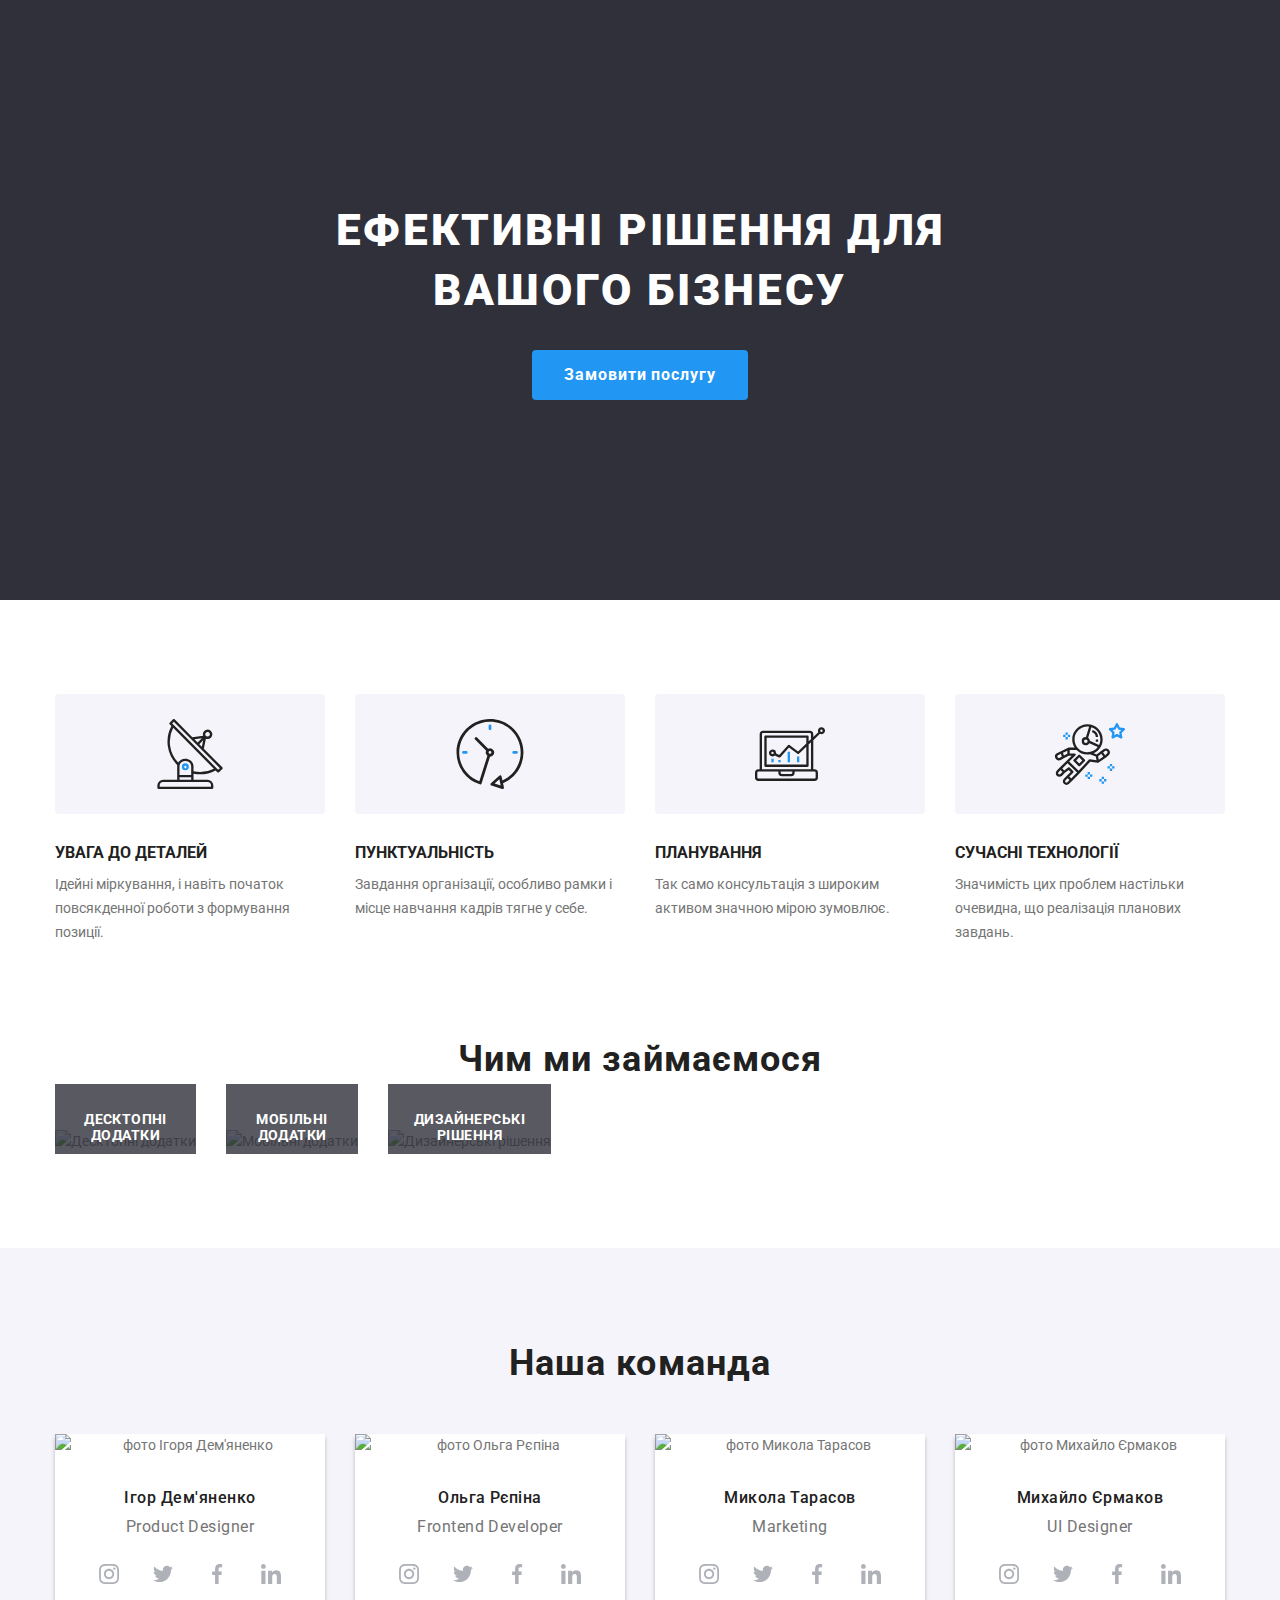
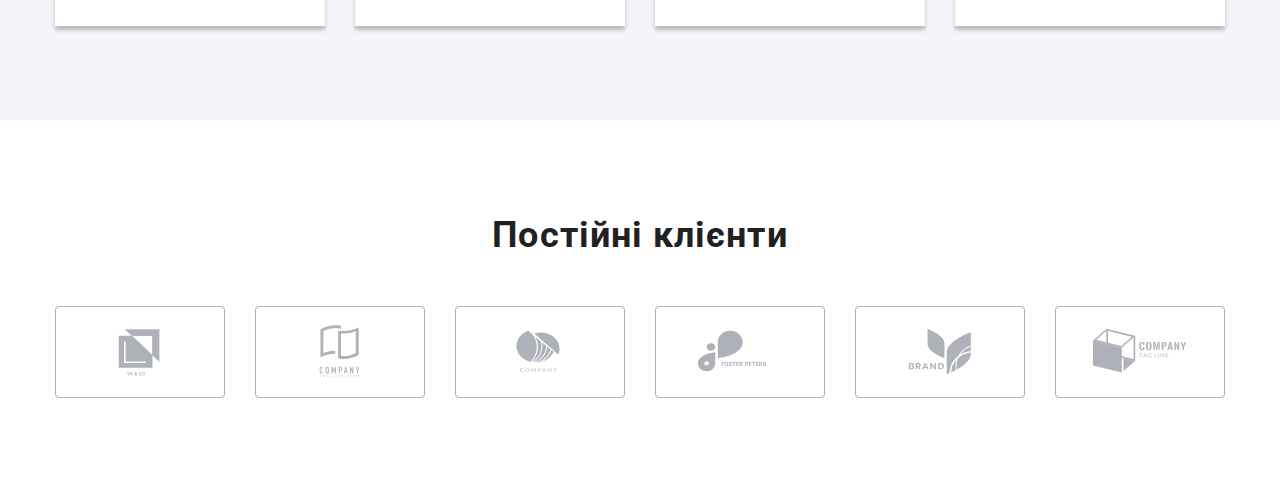
==== commit 78308c76: "up" ====
--- a/index.html
+++ b/index.html
@@ -8,138 +8,138 @@
         <link rel="preconnect" href="https://fonts.gstatic.com" crossorigin>
         <link href="https://fonts.googleapis.com/css2?family=Raleway:wght@700&family=Roboto:wght@400;500;700;900&display=swap" rel="stylesheet">
         <link rel="stylesheet" href="https://cdnjs.cloudflare.com/ajax/libs/modern-normalize/1.1.0/modern-normalize.min.css">
-        <link rel="stylesheet" href="styles/styles.css">
+        <link rel="stylesheet" href="./css/main.min.css">
         <title>Студія</title>
     </head>
     <body>
     <!--Шапка-->
     
-        <header>
-            <div class="container header-container">
-
-            <nav class="nav-flex">
-                <a class="link logo" href="./index.html">Web<span class="logo-part">Studio</span></a>
-                <ul class="nav-flex list">
-                    <li class="item"><a class="nav-link link current" href="./index.html">Студія</a></li>
-                    <li class="item"><a class="nav-link link" href="./portfollio.html">Портфоліо</a></li>
-                    <li class="item"><a class="nav-link link" href="#">Контакти</a></li>
+        <!--<header class="header">
+            <div class="container header__container">
+
+            <nav class="navigation navigation__flex">
+                <a class="link logo" href="./index.html">Web<span class="logo__part">Studio</span></a>
+                <ul class="list navigation__flex ">
+                    <li class="nav-item"><a class="link current nav-item__link" href="./index.html">Студія</a></li>
+                    <li class="nav-item"><a class="link nav-item__link" href="./portfollio.html">Портфоліо</a></li>
+                    <li class="nav-item"><a class="link nav-item__link" href="#">Контакти</a></li>
                 </ul>
             </nav>
-            <ul class="address-flex list">
-                <li class="item"><a class="adres-nav link" href="mailto:info@devstudio.com">
-                    <svg class="adres-nav-icons" width="16" height="12">
+            <ul class="list address address__flex ">
+                <li class="contact"><a class="link contact__link" href="mailto:info@devstudio.com">
+                    <svg class="contact__icons" width="16" height="12">
                         <use href="./images/icons.svg#icon-envelope"></use>
                     </svg>
                     info@devstudio.com</a></li>
-                <li class="item"><a class="adres-nav link" href="tel:+380961111111">
-                    <svg class="adres-nav-icons" width="10" height="16">
+                <li class="contact"><a class="link contact__link" href="tel:+380961111111">
+                    <svg class="contact__icons" width="10" height="16">
                         <use href="./images/icons.svg#icon-smartphone"></use>
                     </svg>
                     +380961111111</a></li>
                 </ul>
                 
             </div>
-        </header>
+        </header>-->
 
         <!--Основний контент-->
         <main>
             <!--Hero-->
-    <section class="hero">
+    <section class="hero hero__section">
         <div class="container">
 
-        <h1 class="title-hero">Ефективні рішення для вашого бізнесу</h1>
-        <button class="hero-button" type="button" data-modal-open>Замовити послугу</button>
+        <h1 class="hero__title">Ефективні рішення для вашого бізнесу</h1>
+        <button class="btn hero__button" type="button" data-modal-open>Замовити послугу</button>
         </div>
     </section>
 
     <!--Skills-->
-    <section class="section skills">
+    <section class="section section__skills skills">
         <div class="container">
         <h2  hidden>Наші переваги</h2>
-        <ul class="list skills-flex">
-            <li class="item-skills icon-antenna">
-                <h3 class="title-skills">УВАГА ДО ДЕТАЛЕЙ</h3>
-                <p class="p-skills">Ідейні міркування, і навіть початок повсякденної роботи з формування позиції.</p>
+        <ul class="list skills__flex">
+            <li class="skills__item skills__icon-antenna">
+                <h3 class="skills__title">УВАГА ДО ДЕТАЛЕЙ</h3>
+                <p class="skills__p">Ідейні міркування, і навіть початок повсякденної роботи з формування позиції.</p>
             </li>
             
-            <li class="item-skills icon-clock">
-                <h3 class="title-skills">ПУНКТУАЛЬНІСТЬ</h3>
-                <p class="p-skills">Завдання організації, особливо рамки і місце навчання кадрів тягне у себе.</p>
-            </li>
-
-            <li class="item-skills icon-diagram">
-                <h3 class="title-skills">ПЛАНУВАННЯ</h3>
-                <p class="p-skills">Так само консультація з широким активом значною мірою зумовлює.</p>
-            </li>
-
-            <li class="item-skills icon-astronaut">
-                <h3 class="title-skills">СУЧАСНІ ТЕХНОЛОГІЇ</h3>
-                <p class="p-skills">Значимість цих проблем настільки очевидна, що реалізація планових завдань.</p>
+            <li class="skills__item skills__icon-clock">
+                <h3 class="skills__title">ПУНКТУАЛЬНІСТЬ</h3>
+                <p class="skills__p">Завдання організації, особливо рамки і місце навчання кадрів тягне у себе.</p>
+            </li>
+
+            <li class="skills__item skills__icon-diagram">
+                <h3 class="skills__title">ПЛАНУВАННЯ</h3>
+                <p class="skills__p">Так само консультація з широким активом значною мірою зумовлює.</p>
+            </li>
+
+            <li class="skills__item skills__icon-astronaut">
+                <h3 class="skills__title">СУЧАСНІ ТЕХНОЛОГІЇ</h3>
+                <p class="skills__p">Значимість цих проблем настільки очевидна, що реалізація планових завдань.</p>
             </li>
         </ul>
     </div>
     </section>
 
     <!--Work-->
-    <section class="work section">
+     <section class="section work">
         <div class="container">
-        <h2 class="title-work">Чим ми займаємося</h2>
-        <ul class="list work-flex">
-
-            <li class="item-work">
+        <h2 class="section__title">Чим ми займаємося</h2>
+        <ul class="list work__flex">
+
+            <li class="work__item">
                 <img  src="./images/foto1.jpg" alt="Десктопні додатки" width="370">
-                <p class="koment">Десктопні додатки</p>
+                <p class="work__koment">Десктопні додатки</p>
             </li>
  
-            <li class="item-work">
+            <li class="work__item">
                 <img src="./images/foto2.jpg" alt="Мобільні додатки" width="370">
-                <p class="koment">Мобільні додатки</p>
-            </li>
-
-            <li class="item-work">
+                <p class="work__koment">Мобільні додатки</p>
+            </li>
+
+            <li class="work__item">
                 <img src="./images/foto3.jpg" alt="Дизайнерські рішення" width="370">
-                <p class="koment">Дизайнерські рішення</p>
+                <p class="work__koment">Дизайнерські рішення</p>
             </li>
         </ul>
         </div>
     </section>
 
         <!--team-->
-        <section class="team section">
+       <section class="section team">
             <div class="container">
-            <h2 class="title-work">Наша команда</h2>
-            <ul class="list team-flex">
+            <h2 class="section__title">Наша команда</h2>
+            <ul class="list team__flex">
                
-                <li class="li-team">
+                <li class="team__li">
                     <img src="./images/igor_demyanenko.jpg" alt="фото Ігоря Дем'яненко" width="270">
-                    <div class="wrap-name">
-                    <h3 class="title-name">Ігор Дем'яненко</h3>
-                    <p class="office" lang="en">Product Designer</p>
-                    <ul class="team-soc-list list">
-                        <li class="team-soc-item">
-                             <a class="team-soc-link link" href="#">
-                                <svg class="team-soc-icons" width="20" height="20">
+                    <div class="team__name">
+                    <h3 class="team__title">Ігор Дем'яненко</h3>
+                    <p class="team__office" lang="en">Product Designer</p>
+                    <ul class="list team__soc-list">
+                        <li class="team__soc-item">
+                             <a class="team__soc-link link" href="#">
+                                <svg class="team__soc-icons" width="20" height="20">
                                     <use href="./images/icons.svg#icon-instagram"></use>
                                 </svg>
                              </a>
                             </li>
-                            <li class="team-soc-item">
-                                <a class="team-soc-link link" href="#">
-                                    <svg class="team-soc-icons" width="20" height="20">
+                            <li class="team__soc-item">
+                                <a class="team__soc-link link" href="#">
+                                    <svg class="team__soc-icons" width="20" height="20">
                                         <use href="./images/icons.svg#icon-twitter"></use>
                                     </svg>
                                 </a>
                                </li>
-                               <li class="team-soc-item">
-                                <a class="team-soc-link link" href="#">
-                                    <svg class="team-soc-icons" width="20" height="20">
+                               <li class="team__soc-item">
+                                <a class="team__soc-link link" href="#">
+                                    <svg class="team__soc-icons" width="20" height="20">
                                         <use href="./images/icons.svg#icon-facebook"></use>
                                     </svg>
                                 </a>
                                </li>
-                               <li class="team-soc-item">
-                                <a class="team-soc-link link" href="#">
-                                    <svg class="team-soc-icons" width="20" height="20">
+                               <li class="team__soc-item">
+                                <a class="team__soc-link link" href="#">
+                                    <svg class="team__soc-icons" width="20" height="20">
                                         <use href="./images/icons.svg#icon-linkedin"></use>
                                     </svg>
                                 </a>
@@ -148,36 +148,36 @@
                 </div>
                 </li>
             
-                <li class="li-team">
+                <li class="team__li">
                     <img src="./images/olga_repina.jpg" alt="фото Ольга Рєпіна" width="270">
-                    <div class="wrap-name">
-                    <h3 class="title-name">Ольга Рєпіна</h3>
-                    <p class="office" lang="en">Frontend Developer</p>
-                    <ul class="team-soc-list list">
-                        <li class="team-soc-item">
-                             <a class="team-soc-link link" href="#">
-                                <svg class="team-soc-icons" width="20" height="20">
+                    <div class="team__name">
+                    <h3 class="team__title">Ольга Рєпіна</h3>
+                    <p class="team__office" lang="en">Frontend Developer</p>
+                    <ul class="team__soc-list list">
+                        <li class="team__soc-item">
+                             <a class="team__soc-link link" href="#">
+                                <svg class="team__soc-icons" width="20" height="20">
                                     <use href="./images/icons.svg#icon-instagram"></use>
                                 </svg>
                              </a>
                             </li>
-                            <li class="team-soc-item">
-                                <a class="team-soc-link link" href="#">
-                                    <svg class="team-soc-icons" width="20" height="20">
+                            <li class="team__soc-item">
+                                <a class="team__soc-link link" href="#">
+                                    <svg class="team__soc-icons" width="20" height="20">
                                         <use href="./images/icons.svg#icon-twitter"></use>
                                     </svg>
                                 </a>
                                </li>
-                               <li class="team-soc-item">
-                                <a class="team-soc-link link" href="#">
-                                    <svg class="team-soc-icons" width="20" height="20">
+                               <li class="team__soc-item">
+                                <a class="team__soc-link link" href="#">
+                                    <svg class="team__soc-icons" width="20" height="20">
                                         <use href="./images/icons.svg#icon-facebook"></use>
                                     </svg>
                                 </a>
                                </li>
-                               <li class="team-soc-item">
-                                <a class="team-soc-link link" href="#">
-                                    <svg class="team-soc-icons" width="20" height="20">
+                               <li class="team__soc-item">
+                                <a class="team__soc-link link" href="#">
+                                    <svg class="team__soc-icons" width="20" height="20">
                                         <use href="./images/icons.svg#icon-linkedin"></use>
                                     </svg>
                                 </a>
@@ -186,36 +186,36 @@
                 </div>
                 </li>
 
-                <li class="li-team">
+                <li class="team__li">
                     <img src="./images/mikola_tarasov.jpg" alt="фото Микола Тарасов" width="270">
-                    <div class="wrap-name">
-                    <h3 class="title-name">Микола Тарасов</h3>
-                    <p class="office" lang="en">Marketing</p>
-                    <ul class="team-soc-list list">
-                        <li class="team-soc-item">
-                             <a class="team-soc-link link" href="#">
-                                <svg class="team-soc-icons" width="20" height="20">
+                    <div class="team__name">
+                    <h3 class="team__title">Микола Тарасов</h3>
+                    <p class="team__office" lang="en">Marketing</p>
+                    <ul class="team__soc-list list">
+                        <li class="team__soc-item">
+                             <a class="team__soc-link link" href="#">
+                                <svg class="team__soc-icons" width="20" height="20">
                                     <use href="./images/icons.svg#icon-instagram"></use>
                                 </svg>
                              </a>
                             </li>
-                            <li class="team-soc-item">
-                                <a class="team-soc-link link" href="#">
-                                    <svg class="team-soc-icons" width="20" height="20">
+                            <li class="team__soc-item">
+                                <a class="team__soc-link link" href="#">
+                                    <svg class="team__soc-icons" width="20" height="20">
                                         <use href="./images/icons.svg#icon-twitter"></use>
                                     </svg>
                                 </a>
                                </li>
-                               <li class="team-soc-item">
-                                <a class="team-soc-link link" href="#">
-                                    <svg class="team-soc-icons" width="20" height="20">
+                               <li class="team__soc-item">
+                                <a class="team__soc-link link" href="#">
+                                    <svg class="team__soc-icons" width="20" height="20">
                                         <use href="./images/icons.svg#icon-facebook"></use>
                                     </svg>
                                 </a>
                                </li>
-                               <li class="team-soc-item">
-                                <a class="team-soc-link link" href="#">
-                                    <svg class="team-soc-icons" width="20" height="20">
+                               <li class="team__soc-item">
+                                <a class="team__soc-link link" href="#">
+                                    <svg class="team__soc-icons" width="20" height="20">
                                         <use href="./images/icons.svg#icon-linkedin"></use>
                                     </svg>
                                 </a>
@@ -224,36 +224,36 @@
                 </div>
                 </li>
 
-                <li class="li-team">
+                <li class="team__li">
                     <img src="./images/mihailo_ermakov.jpg" alt=" фото Михайло Єрмаков" width="270">
-                    <div class="wrap-name">
-                    <h3 class="title-name">Михайло Єрмаков</h3>
-                    <p class="office" lang="en">UI Designer</p>
-                    <ul class="team-soc-list list">
-                        <li class="team-soc-item">
-                             <a class="team-soc-link link" href="#">
-                                <svg class="team-soc-icons" width="20" height="20">
+                    <div class="team__name">
+                    <h3 class="team__title">Михайло Єрмаков</h3>
+                    <p class="team__office" lang="en">UI Designer</p>
+                    <ul class="team__soc-list list">
+                        <li class="team__soc-item">
+                             <a class="team__soc-link link" href="#">
+                                <svg class="team__soc-icons" width="20" height="20">
                                     <use href="./images/icons.svg#icon-instagram"></use>
                                 </svg>
                              </a>
                             </li>
-                            <li class="team-soc-item">
-                                <a class="team-soc-link link" href="#">
-                                    <svg class="team-soc-icons" width="20" height="20">
+                            <li class="team__soc-item">
+                                <a class="team__soc-link link" href="#">
+                                    <svg class="team__soc-icons" width="20" height="20">
                                         <use href="./images/icons.svg#icon-twitter"></use>
                                     </svg>
                                 </a>
                                </li>
-                               <li class="team-soc-item">
-                                <a class="team-soc-link link" href="#">
-                                    <svg class="team-soc-icons" width="20" height="20">
+                               <li class="team__soc-item">
+                                <a class="team__soc-link link" href="#">
+                                    <svg class="team__soc-icons" width="20" height="20">
                                         <use href="./images/icons.svg#icon-facebook"></use>
                                     </svg>
                                 </a>
                                </li>
-                               <li class="team-soc-item">
-                                <a class="team-soc-link link" href="#">
-                                    <svg class="team-soc-icons" width="20" height="20">
+                               <li class="team__soc-item">
+                                <a class="team__soc-link link" href="#">
+                                    <svg class="team__soc-icons" width="20" height="20">
                                         <use href="./images/icons.svg#icon-linkedin"></use>
                                     </svg>
                                 </a>
@@ -265,49 +265,49 @@
         </div>
         </section>
 
-<!--clientage-->
-        <section class="section">
+<!--clients-->
+    <section class="section clients">
       <div class="container">
-        <h2 class="title-work">Постійні клієнти</h2>
-        <ul class="list client-logo-list">
-            <li class="client-logo-item">
-                <a class="client-logo-link link" href="#">
-                    <svg class="client-logo-icons" width="106" height="60">
+        <h2 class="section__title">Постійні клієнти</h2>
+        <ul class="list client__list">
+            <li class="client__logo">
+                <a class="client__logo-link link" href="#">
+                    <svg class="client__logo-icons" width="106" height="60">
                         <use href="./images/icons.svg#icon-Logo_1"></use>
                     </svg>
                  </a>
             </li>
-            <li class="client-logo-item">
-                <a class="client-logo-link link" href="#">
-                    <svg class="client-logo-icons" width="106" height="60">
+            <li class="client__logo">
+                <a class="client__logo-link link" href="#">
+                    <svg class="client__logo-icons" width="106" height="60">
                         <use href="./images/icons.svg#icon-Logo_2"></use>
                     </svg>
                  </a>
             </li>
-            <li class="client-logo-item">
-                <a class="client-logo-link link" href="#">
-                    <svg class="client-logo-icons" width="106" height="60">
+            <li class="client__logo">
+                <a class="client__logo-link link" href="#">
+                    <svg class="client__logo-icons" width="106" height="60">
                         <use href="./images/icons.svg#icon-Logo_3"></use>
                     </svg>
                  </a>
             </li>
-            <li class="client-logo-item">
-                <a class="client-logo-link link" href="#">
-                    <svg class="client-logo-icons" width="106" height="60">
+            <li class="client__logo">
+                <a class="client__logo-link link" href="#">
+                    <svg class="client__logo-icons" width="106" height="60">
                         <use href="./images/icons.svg#icon-Logo_4"></use>
                     </svg>
                  </a>
             </li>
-            <li class="client-logo-item">
-                <a class="client-logo-link link" href="#">
-                    <svg class="client-logo-icons" width="106" height="60">
+            <li class="client__logo">
+                <a class="client__logo-link link" href="#">
+                    <svg class="client__logo-icons" width="106" height="60">
                         <use href="./images/icons.svg#icon-Logo_5"></use>
                     </svg>
                  </a>
             </li>
-            <li class="client-logo-item">
-                <a class="client-logo-link link" href="#">
-                    <svg class="client-logo-icons" width="106" height="60">
+            <li class="client__logo">
+                <a class="client__logo-link link" href="#">
+                    <svg class="client__logo-icons" width="106" height="60">
                         <use href="./images/icons.svg#icon-Logo_6"></use>
                     </svg>
                  </a>
@@ -317,46 +317,46 @@
         </section>
         </main>
         <!--підвал-->
-    <footer class="footer">
-        <div class="container container-flex">
-
-        <div class="footer-container">
-        <a class="link logo footer" href="./index.html">Web<span class="logo-footer">Studio</span></a>
-        <address class="address">
+    <!--<footer class="footer footer__section">
+        <div class="container container__footer">
+
+        <div class="footer__contact">
+        <a class="link logo" href="./index.html">Web<span class="footer__logo">Studio</span></a>
+        <address class="address footer__address">
             <ul class="list">
-                <li class="li-address"><a class="link adres" href="https://goo.gl/maps/CPtrU1FHBa2aNyZL9" target="_blank" rel="noopener noreferrer nofollow">г. Київ, пр-т Леси Українки, 26</a> </li>
-                <li class="li-address"><a class="link adres-footer" href="mailto:info@devstudio.com">info@devstudio.com</a></li>
-                <li class="li-address"><a class="link adres-footer" href="tel:+380961111111">+380961111111</a></li>
+                <li class="address__li"><a class="link address__link" href="https://goo.gl/maps/CPtrU1FHBa2aNyZL9" target="_blank" rel="noopener noreferrer nofollow">г. Київ, пр-т Леси Українки, 26</a> </li>
+                <li class="address__li"><a class="link address__link address__color" href="mailto:info@devstudio.com">info@devstudio.com</a></li>
+                <li class="address__li"><a class="link address__link address__color" href="tel:+380961111111">+380961111111</a></li>
             </ul>
         </address>
     </div>
-    <div class="footer-soc-container">
-        <h1 class="title-futer">приєднуйтесь</h1>
-            <ul class="footer-soc-list list">
-                <li class="footer-soc-item">
-                     <a class="footer-soc-link link" href="#">
-                        <svg class="footer-soc-icons" width="20" height="20">
+    <div class="footer-soc">
+        <h1 class="footer-soc__title">приєднуйтесь</h1>
+            <ul class="footer-soc__list list">
+                <li class="footer-soc__item">
+                     <a class="footer-soc__link link" href="#">
+                        <svg class="footer-soc__icons" width="20" height="20">
                             <use href="./images/icons.svg#icon-instagram"></use>
                         </svg>
                      </a>
                     </li>
-                    <li class="footer-soc-item">
-                        <a class="footer-soc-link link" href="#">
-                            <svg class="footer-soc-icons" width="20" height="20">
+                    <li class="footer-soc__item">
+                        <a class="footer-soc__link link" href="#">
+                            <svg class="footer-soc__icons" width="20" height="20">
                                 <use href="./images/icons.svg#icon-twitter"></use>
                             </svg>
                         </a>
                        </li>
-                       <li class="footer-soc-item">
-                        <a class="footer-soc-link link" href="#">
-                            <svg class="footer-soc-icons" width="20" height="20">
+                       <li class="footer-soc__item">
+                        <a class="footer-soc__link link" href="#">
+                            <svg class="footer-soc__icons" width="20" height="20">
                                 <use href="./images/icons.svg#icon-facebook"></use>
                             </svg>
                         </a>
                        </li>
-                       <li class="footer-soc-item">
-                        <a class="footer-soc-link link" href="#">
-                            <svg class="footer-soc-icons" width="20" height="20">
+                       <li class="footer-soc__item">
+                        <a class="footer-soc__link link" href="#">
+                            <svg class="footer-soc__icons" width="20" height="20">
                                 <use href="./images/icons.svg#icon-linkedin"></use>
                             </svg>
                         </a>
@@ -364,12 +364,12 @@
             </ul>
     </div>
 
-    <form class="mailing-wrappe">
-        <label for="mailing-futer" class="mailing-title">Підпишіться на розсилку</label>
-        <div class="mailing-flex">
-        <input type="email" name="mailing-email" class="mailing-input" id="mailing-futer" placeholder="E-mail">
-        <button type="submit" class="mailing-btn">Підписатися
-            <svg class="mailing-btn-icons" width="24" height="24">
+    <form class="form-footer">
+        <label for="mailing-futer" class="form-footer__title">Підпишіться на розсилку</label>
+        <div class="form-footer__mailing">
+        <input type="email" name="mailing-email" class="form-footer__input" id="mailing-futer" placeholder="E-mail">
+        <button type="submit" class="btn form-footer__btn">Підписатися
+            <svg class="form-footer__-btn-icons" width="24" height="24">
                 <use href="./images/icons.svg#icon-icon_send"></use>
             </svg>    
         </button>
@@ -377,11 +377,11 @@
     </form>
         </div>
 
-    </footer>
+    </footer>-->
 
     <!--модалка-->
 
-    <div class="backdrop is-hidden" data-modal>
+    <!--<div class="backdrop is-hidden" data-modal>
         <div class="modal">
 
             <button type="button" class="modal-close" data-modal-close>
@@ -450,6 +450,6 @@
         </div>
 
     </div>
-    <script src="./styles/js/modal.js"></script>
+    <script src="./js/modal.js"></script>-->
     </body>
     </html>--- a/css/main.min.css
+++ b/css/main.min.css
@@ -0,0 +1 @@
+:root{--primery--color:#757575;--title--color:#212121;--blac--color:#000000;--white--color:#FFFFFF;--blue--color:#2196F3;--btn--hover--color: #188ce8;--section--color:#2F303A;--body--bg--color:#F5F5F5;--card--bg--color:#EEEEEE;--section--bg--color:#F5F4FA;--icons--color: #AFB1B8;--logo--fonts:"Raleway", sans-serif;--primery--fonts:"Roboto", sans-serif}h1,h2,h3,h4,h5,h6,p{margin:0}ul{margin:0;padding:0}img{display:block;max-width:100%;width:100%;height:auto}body{margin:0;color:var(--primery--color);font-family:var(--primery--fonts);font-weight:400;font-size:14px;line-height:1.71}.logo{background:rgba(0,0,0,0);color:var(--blue--color);font-family:var(--logo--fonts);font-weight:700;font-size:26px;line-height:1.19;letter-spacing:.03em}.link{text-decoration:none;outline:none}.list{margin:0;padding:0;list-style:none}.container{padding-left:15px;padding-right:15px;margin:0 auto;width:100%}@media screen and (min-width: 480px){.container{max-width:480px}}@media screen and (min-width: 768px){.container{max-width:768px}}@media screen and (min-width: 1200px){.container{max-width:1200px}}.section{padding-top:60px;padding-bottom:60px}@media screen and (min-width: 1200px){.section{padding-top:94px;padding-bottom:94px}}.btn{font-family:var(--primery--fonts);font-weight:700;font-size:16px;line-height:30px;letter-spacing:.06em;cursor:pointer;border:none;outline:none;border-radius:4px;-webkit-transition:background-color 250ms cubic-bezier(0.4, 0, 0.2, 1);transition:background-color 250ms cubic-bezier(0.4, 0, 0.2, 1)}.btn:hover,.btn:focus{background-color:var(--btn--hover--color)}.backdrop{position:fixed;top:0;width:100%;height:100%;background-color:rgba(0,0,0,.2);-webkit-transition:opacity 500ms linear,visibility 500ms linear;transition:opacity 500ms linear,visibility 500ms linear}.modal{position:absolute;top:50%;left:50%;padding:40px;width:528px;min-height:581px;background-color:var(--white--color);border-radius:4px;-webkit-box-shadow:0px 1px 3px rgba(0,0,0,.12),0px 1px 1px rgba(0,0,0,.14),0px 2px 1px rgba(0,0,0,.2);box-shadow:0px 1px 3px rgba(0,0,0,.12),0px 1px 1px rgba(0,0,0,.14),0px 2px 1px rgba(0,0,0,.2);-webkit-transform:translate(-50%, -50%) scale(1);transform:translate(-50%, -50%) scale(1);-webkit-transition:-webkit-transform 550ms linear;transition:-webkit-transform 550ms linear;transition:transform 550ms linear;transition:transform 550ms linear, -webkit-transform 550ms linear}.backdrop .is-hidden .modal{-webkit-transform:translate(-50%, -50%) scale(0);transform:translate(-50%, -50%) scale(0)}.modal-close{position:absolute;right:8px;top:8px;display:-webkit-box;display:-ms-flexbox;display:flex;-webkit-box-align:center;-ms-flex-align:center;align-items:center;-webkit-box-pack:center;-ms-flex-pack:center;justify-content:center;width:30px;height:30px;border:1px solid rgba(0,0,0,.1);border-radius:50%;background-color:rgba(0,0,0,0);fill:var(--blac--color);-webkit-box-shadow:0px 1px 3px 0px rgba(0,0,0,.12);box-shadow:0px 1px 3px 0px rgba(0,0,0,.12);cursor:pointer;-webkit-transition:background-color 250ms cubic-bezier(0.4, 0, 0.2, 1),fill 250ms cubic-bezier(0.4, 0, 0.2, 1);transition:background-color 250ms cubic-bezier(0.4, 0, 0.2, 1),fill 250ms cubic-bezier(0.4, 0, 0.2, 1)}.modal-close:hover,.modal-close:focus{background-color:var(--btn--hover--color);fill:var(--white--color)}.is-hidden{opacity:0;visibility:hidden;pointer-events:none}.modal-title{margin-bottom:12px;font-weight:700;font-size:20px;line-height:23px;text-align:center;letter-spacing:.03em;color:var(--title--color)}.input-wrappe{position:relative;margin-bottom:10px}.input-label{margin-bottom:4px;font-size:12px;letter-spacing:.01em;line-height:14px;color:var(--primery--color)}.modal-input{padding-left:42px;padding-right:12px;width:100%;height:40px;outline:rgba(0,0,0,0);border:1px solid rgba(33,33,33,.2);border-radius:4px;background-color:rgba(0,0,0,0);cursor:pointer;-webkit-transition:border-color 250ms cubic-bezier(0.4, 0, 0.2, 1);transition:border-color 250ms cubic-bezier(0.4, 0, 0.2, 1)}.modal-input:focus{border-color:var(--blue--color)}.modal-icons{position:absolute;left:12px;top:50%;-webkit-transform:translateY(-50%);transform:translateY(-50%);fill:var(--title--color);-webkit-transition:fill 250ms cubic-bezier(0.4, 0, 0.2, 1);transition:fill 250ms cubic-bezier(0.4, 0, 0.2, 1)}.modal-input:focus+.modal-icons{fill:var(--blue--color)}.koment-label{margin-bottom:4px;font-weight:400;font-size:12px;line-height:14px;letter-spacing:.01em;color:var(--primery--color)}.modal-coment{margin-bottom:20px;padding:12px 16px;font-weight:400;font-size:12px;line-height:14px;letter-spacing:.01em;width:100%;height:120px;outline:rgba(0,0,0,0);border:1px solid rgba(33,33,33,.2);border-radius:4px;resize:none;cursor:pointer;-webkit-transition:border-color 250ms cubic-bezier(0.4, 0, 0.2, 1);transition:border-color 250ms cubic-bezier(0.4, 0, 0.2, 1)}.modal-coment::-webkit-input-placeholder{font-weight:400;font-size:12px;line-height:14px;letter-spacing:.01em;color:rgba(117,117,117,.5)}.modal-coment::-moz-placeholder{font-weight:400;font-size:12px;line-height:14px;letter-spacing:.01em;color:rgba(117,117,117,.5)}.modal-coment:-ms-input-placeholder{font-weight:400;font-size:12px;line-height:14px;letter-spacing:.01em;color:rgba(117,117,117,.5)}.modal-coment::-ms-input-placeholder{font-weight:400;font-size:12px;line-height:14px;letter-spacing:.01em;color:rgba(117,117,117,.5)}.modal-coment::placeholder{font-weight:400;font-size:12px;line-height:14px;letter-spacing:.01em;color:rgba(117,117,117,.5)}.modal-coment:focus{border-color:var(--blue--color)}.checkbox-text{display:-webkit-box;display:-ms-flexbox;display:flex;margin-bottom:30px;line-height:24px;letter-spacing:.03em;-webkit-box-align:center;-ms-flex-align:center;align-items:center}.checkbox-text span{display:-webkit-box;display:-ms-flexbox;display:flex;-webkit-box-align:center;-ms-flex-align:center;align-items:center;-webkit-box-pack:center;-ms-flex-pack:center;justify-content:center;margin-right:7px;width:16px;height:15px;border:2px solid var(--title--color);border-radius:2px;fill:rgba(0,0,0,0);-webkit-transition:background-color 250ms cubic-bezier(0.4, 0, 0.2, 1),border 250ms cubic-bezier(0.4, 0, 0.2, 1),fill 250ms cubic-bezier(0.4, 0, 0.2, 1);transition:background-color 250ms cubic-bezier(0.4, 0, 0.2, 1),border 250ms cubic-bezier(0.4, 0, 0.2, 1),fill 250ms cubic-bezier(0.4, 0, 0.2, 1)}.input-check:checked+.checkbox-text span{background-color:var(--btn--hover--color);border:1px solid rgba(0,0,0,0);fill:var(--white--color)}.link-check{line-height:24px;letter-spacing:.03em;color:var(--blue--color);-webkit-text-decoration-line:underline;text-decoration-line:underline}.modal-form-btn{display:block;margin:0 auto;padding:10px 52px;font-weight:700;font-size:16px;line-height:30px;letter-spacing:.06em;background-color:var(--blue--color);color:var(--white--color);cursor:pointer;border:none;border-radius:4px;-webkit-transition:background-color 250ms cubic-bezier(0.4, 0, 0.2, 1);transition:background-color 250ms cubic-bezier(0.4, 0, 0.2, 1)}.modal-form-btn:hover,.modal-form-btn:focus{background-color:var(--btn--hover--color)}.section__title{margin-top:0%;margin-bottom:50px;font-weight:700;font-size:28px;line-height:33px;letter-spacing:.03em;color:var(--title--color);text-align:center}@media screen and (min-width: 1200px){.section__title{font-size:36px;line-height:42px}}.header__portfollio{border-bottom:1px solid #ececec}.header__container{display:-webkit-box;display:-ms-flexbox;display:flex;-webkit-box-align:center;-ms-flex-align:center;align-items:center}.navigation__flex{display:-webkit-box;display:-ms-flexbox;display:flex;-webkit-box-align:center;-ms-flex-align:center;align-items:center;margin-right:auto;gap:50px}.logo__part{margin-right:93px;color:var(--blac--color)}.nav-item__link{position:relative;display:block;padding-top:32px;padding-bottom:32px;color:var(--title--color);font-weight:500;line-height:1.14;-webkit-transition:color 250ms cubic-bezier(0.4, 0, 0.2, 1);transition:color 250ms cubic-bezier(0.4, 0, 0.2, 1)}.nav-item__link:hover,.nav-item__link:focus{color:var(--blue--color)}.nav-item__link.current::after{display:block;position:absolute;bottom:0;left:0;content:"";width:100%;-webkit-transform:scaleX(1.1);transform:scaleX(1.1);height:4px;border-radius:2px;background-color:currentColor}.current{color:var(--blue--color)}.address__flex{display:-webkit-box;display:-ms-flexbox;display:flex;-webkit-box-align:center;-ms-flex-align:center;align-items:center;gap:50px}.contact__link{display:-webkit-box;display:-ms-flexbox;display:flex;color:var(--primery--color);font-weight:500;line-height:1.14;-webkit-box-align:center;-ms-flex-align:center;align-items:center;-webkit-transition:color 250ms cubic-bezier(0.4, 0, 0.2, 1);transition:color 250ms cubic-bezier(0.4, 0, 0.2, 1)}.contact__link:hover,.contact__link:focus{color:var(--blue--color)}.contact__icons{margin-right:10px;fill:currentColor}.hero__section{max-width:100%;height:400px;margin-left:auto;margin-right:auto;padding-top:118px;padding-bottom:118px;background:var(--section--color);text-align:center}@media screen and (min-width: 1200px){.hero__section{height:600px;padding-top:200px;padding-bottom:200px}}.hero__title{margin:0 auto;color:var(--white--color);width:360px;font-weight:900;font-size:26px;line-height:42px;letter-spacing:.06em;text-transform:uppercase}@media screen and (min-width: 1200px){.hero__title{width:696px;font-size:44px;line-height:60px}}.hero__button{display:inline-block;margin-top:30px;background-color:var(--blue--color);color:var(--white--color);padding:10px 24px;min-width:200px}@media screen and (min-width: 1200px){.hero__button{padding:10px 32px;min-width:216px}}@media screen and (min-width: 1200px){.section__skills{padding-bottom:0}}.skills__flex{display:-webkit-box;display:-ms-flexbox;display:flex;-ms-flex-wrap:wrap;flex-wrap:wrap;gap:30px}.skills__item{width:100%}@media screen and (min-width: 768px){.skills__item{width:calc((100% - 30px)/2)}}@media screen and (min-width: 1200px){.skills__item{width:calc((100% - 90px)/4)}}.skills__item::before{display:block;content:"";height:120px;background-size:70px 70px;background-repeat:no-repeat;background-position:center;background-color:var(--section--bg--color);border-radius:4px}.skills__icon-antenna::before{background-image:url(../images/antenna.svg)}.skills__icon-clock::before{background-image:url(../images/clock.svg)}.skills__icon-diagram::before{background-image:url(../images/diagram.svg)}.skills__icon-astronaut::before{background-image:url(../images/astronaut.svg)}.skills__title{margin-top:30px;margin-bottom:10px;font-weight:700;line-height:1.14;color:var(--title--color);text-align:center}@media screen and (min-width: 768px){.skills__title{text-align:left}}@media screen and (min-width: 1200px){.skills__title{text-align:left}}.skills__p{margin-top:0%;margin-bottom:0%}.work{display:none}@media screen and (min-width: 1200px){.work{display:block}}.work__flex{display:-webkit-box;display:-ms-flexbox;display:flex;gap:30px}.work__item{position:relative;display:block}.work__koment{position:absolute;bottom:0px;padding:27px 0;width:100%;height:70px;background-color:rgba(47,48,58,.8);font-weight:700;font-size:14px;line-height:16px;text-align:center;letter-spacing:.03em;text-transform:uppercase;color:var(--white--color)}.team{background:var(--section--bg--color)}.team__flex{display:-webkit-box;display:-ms-flexbox;display:flex;-ms-flex-wrap:wrap;flex-wrap:wrap;-webkit-box-pack:center;-ms-flex-pack:center;justify-content:center;gap:30px}.team__li{background:var(--white--color);width:100%;text-align:center;-webkit-box-shadow:0px 4px 4px 0px rgba(0,0,0,.25);box-shadow:0px 4px 4px 0px rgba(0,0,0,.25);width:100%}@media screen and (min-width: 768px){.team__li{width:calc((100% - 30px)/2)}}@media screen and (min-width: 1200px){.team__li{width:calc((100% - 90px)/4)}}.team__name{padding:30px 0px}.team__title{margin-bottom:10px;font-weight:500;font-size:16px;line-height:19px;letter-spacing:.03em;color:var(--title--color)}.team__office{margin-bottom:16px;font-size:16px;letter-spacing:.03em;line-height:19px}.team__soc-list{display:-webkit-box;display:-ms-flexbox;display:flex;-webkit-box-pack:center;-ms-flex-pack:center;justify-content:center;gap:10px}.team__soc-item{width:44px;height:44px}.team__soc-link{display:-webkit-box;display:-ms-flexbox;display:flex;-webkit-box-align:center;-ms-flex-align:center;align-items:center;-webkit-box-pack:center;-ms-flex-pack:center;justify-content:center;width:100%;height:100%;background:rgba(0,0,0,0);border-radius:50%;color:var(--icons--color);-webkit-transition:background-color 250ms cubic-bezier(0.4, 0, 0.2, 1),color 250ms cubic-bezier(0.4, 0, 0.2, 1);transition:background-color 250ms cubic-bezier(0.4, 0, 0.2, 1),color 250ms cubic-bezier(0.4, 0, 0.2, 1)}.team__soc-link:hover,.team__soc-link:focus{background-color:var(--blue--color);color:var(--white--color)}.team__soc-icons{fill:currentColor}.client__list{display:-webkit-box;display:-ms-flexbox;display:flex;-ms-flex-wrap:wrap;flex-wrap:wrap;-webkit-box-pack:center;-ms-flex-pack:center;justify-content:center;gap:30px}.client__logo{width:calc((100% - 30px)/2);height:92px}@media screen and (min-width: 768px){.client__logo{width:calc((100% - 60px)/3)}}@media screen and (min-width: 1200px){.client__logo{width:calc((100% - 150px)/6)}}.client__logo-link{display:-webkit-box;display:-ms-flexbox;display:flex;-webkit-box-align:center;-ms-flex-align:center;align-items:center;-webkit-box-pack:center;-ms-flex-pack:center;justify-content:center;width:100%;height:100%;background:rgba(0,0,0,0);color:var(--icons--color);border:1px solid var(--icons--color);border-radius:4px;-webkit-transition:border-color 250ms cubic-bezier(0.4, 0, 0.2, 1),color 250ms cubic-bezier(0.4, 0, 0.2, 1);transition:border-color 250ms cubic-bezier(0.4, 0, 0.2, 1),color 250ms cubic-bezier(0.4, 0, 0.2, 1)}.client__logo-link:hover,.client__logo-link:focus{border-color:var(--blue--color);color:var(--blue--color)}.client__logo-icons{fill:currentColor}.footer__section{background:var(--section--color);margin:0}.container__footer{display:-webkit-box;display:-ms-flexbox;display:flex;padding-top:60px;padding-bottom:60px}.footer__contact{margin-right:70px}.footer__logo{color:var(--white--color)}.footer__address{margin-top:20px;font-style:normal}.address__li:not(:last-child){margin-bottom:9px;min-width:231px}.address__link{font-style:normal;letter-spacing:.03em;color:var(--white--color);outline:none;-webkit-transition:color 250ms cubic-bezier(0.4, 0, 0.2, 1);transition:color 250ms cubic-bezier(0.4, 0, 0.2, 1)}.address__link:hover,.address__link:focus{color:var(--blue--color)}.address__color{color:rgba(255,255,255,.6)}.footer-soc__title{margin-bottom:20px;font-weight:700;font-size:14px;line-height:16px;letter-spacing:.03em;text-transform:uppercase;color:var(--white--color)}.footer-soc__list{display:-webkit-box;display:-ms-flexbox;display:flex;-webkit-box-pack:center;-ms-flex-pack:center;justify-content:center;gap:10px}.footer-soc__item{width:44px;height:44px}.footer-soc__link{display:-webkit-box;display:-ms-flexbox;display:flex;-webkit-box-align:center;-ms-flex-align:center;align-items:center;-webkit-box-pack:center;-ms-flex-pack:center;justify-content:center;width:100%;height:100%;background:rgba(255,255,255,.1);border-radius:50%;-webkit-transition:background-color 250ms cubic-bezier(0.4, 0, 0.2, 1);transition:background-color 250ms cubic-bezier(0.4, 0, 0.2, 1)}.footer-soc__link:hover,.footer-soc__link:focus{background-color:var(--blue--color)}.footer-soc__icons{fill:var(--white--color)}.form-footer{margin-left:93px}.form-footer__title{display:block;margin-bottom:20px;font-weight:700;font-size:14px;line-height:16px;letter-spacing:.03em;text-transform:uppercase;color:var(--white--color)}.form-footer__mailing{display:-webkit-box;display:-ms-flexbox;display:flex}.form-footer__input{margin-right:12px;padding-right:15px;padding-left:15px;width:358px;height:50px;outline:none;background-color:rgba(0,0,0,0);color:var(--white--color);border-radius:4px;border:1px solid rgba(255,255,255,.3);cursor:pointer;-webkit-transition:border-color 250ms cubic-bezier(0.4, 0, 0.2, 1);transition:border-color 250ms cubic-bezier(0.4, 0, 0.2, 1)}.form-footer__input:focus{border-color:var(--btn--hover--color)}.form-footer__input::-webkit-input-placeholder{font-weight:400;font-size:16px;line-height:20px;letter-spacing:.03em;color:rgba(255,255,255,.6)}.form-footer__input::-moz-placeholder{font-weight:400;font-size:16px;line-height:20px;letter-spacing:.03em;color:rgba(255,255,255,.6)}.form-footer__input:-ms-input-placeholder{font-weight:400;font-size:16px;line-height:20px;letter-spacing:.03em;color:rgba(255,255,255,.6)}.form-footer__input::-ms-input-placeholder{font-weight:400;font-size:16px;line-height:20px;letter-spacing:.03em;color:rgba(255,255,255,.6)}.form-footer__input::placeholder{font-weight:400;font-size:16px;line-height:20px;letter-spacing:.03em;color:rgba(255,255,255,.6)}.form-footer__btn{display:-webkit-box;display:-ms-flexbox;display:flex;-webkit-box-align:center;-ms-flex-align:center;align-items:center;text-align:center;-webkit-box-pack:justify;-ms-flex-pack:justify;justify-content:space-between;width:200px;padding:10px 28px;font-style:normal;background-color:var(--blue--color);color:var(--white--color)}.form-footer__-btn-icons{fill:currentColor}.list-btn{display:-webkit-box;display:-ms-flexbox;display:flex;-ms-flex-wrap:wrap;flex-wrap:wrap;-webkit-box-pack:center;-ms-flex-pack:center;justify-content:center;gap:8px;margin-bottom:50px}.btn-filter{padding:6px 22px;font-family:var(--primery--fonts);font-weight:500;font-size:16px;line-height:1.16;letter-spacing:.03em;text-align:center;color:var(--title--color);border:none;outline:none;border-radius:4px;cursor:pointer;-webkit-transition:background-color 250ms cubic-bezier(0.4, 0, 0.2, 1),color 250ms cubic-bezier(0.4, 0, 0.2, 1),-webkit-box-shadow 250ms cubic-bezier(0.4, 0, 0.2, 1);transition:background-color 250ms cubic-bezier(0.4, 0, 0.2, 1),color 250ms cubic-bezier(0.4, 0, 0.2, 1),-webkit-box-shadow 250ms cubic-bezier(0.4, 0, 0.2, 1);transition:background-color 250ms cubic-bezier(0.4, 0, 0.2, 1),color 250ms cubic-bezier(0.4, 0, 0.2, 1),box-shadow 250ms cubic-bezier(0.4, 0, 0.2, 1);transition:background-color 250ms cubic-bezier(0.4, 0, 0.2, 1),color 250ms cubic-bezier(0.4, 0, 0.2, 1),box-shadow 250ms cubic-bezier(0.4, 0, 0.2, 1),-webkit-box-shadow 250ms cubic-bezier(0.4, 0, 0.2, 1)}.btn-filter:hover,.btn-filter:focus{background:var(--blue--color);color:var(--white--color);-webkit-box-shadow:0px 4px 4px 0px rgba(0,0,0,.25);box-shadow:0px 4px 4px 0px rgba(0,0,0,.25)}.wrap-flex{display:-webkit-box;display:-ms-flexbox;display:flex;-ms-flex-wrap:wrap;flex-wrap:wrap;gap:30px}.li-project{position:relative;overflow:hidden;width:100%;-webkit-transition:-webkit-box-shadow 250ms cubic-bezier(0.4, 0, 0.2, 1);transition:-webkit-box-shadow 250ms cubic-bezier(0.4, 0, 0.2, 1);transition:box-shadow 250ms cubic-bezier(0.4, 0, 0.2, 1);transition:box-shadow 250ms cubic-bezier(0.4, 0, 0.2, 1), -webkit-box-shadow 250ms cubic-bezier(0.4, 0, 0.2, 1)}.li-project:hover,.li-project:focus{-webkit-box-shadow:0px 4px 4px 0px rgba(0,0,0,.25);box-shadow:0px 4px 4px 0px rgba(0,0,0,.25)}@media screen and (min-width: 768px){.li-project{width:calc((100% - 30px)/2)}}@media screen and (min-width: 1200px){.li-project{width:calc((100% - 90px)/3)}}.wrap-card{border-left:1px solid var(--card--bg--color);border-bottom:1px solid var(--card--bg--color);border-right:1px solid var(--card--bg--color);padding:20px 24px}.card{text-decoration:none}.title-card{margin-top:0px;margin-bottom:4px;font-weight:700;font-size:18px;line-height:36;letter-spacing:.06em;color:var(--title--color)}.p-card{margin-top:0px;margin-bottom:0px;font-size:16px;line-height:30px;letter-spacing:.03em;color:var(--primery--color)}.box{position:relative;overflow:hidden;width:100%}@media screen and (min-width: 768px){.box{width:calc((100% - 30px)/2)}}@media screen and (min-width: 1200px){.box{width:calc((100% - 90px)/3)}}.overlay{position:absolute;top:0;left:0;width:100%;height:100%;background-color:rgba(33,150,243,.9);-webkit-transform:translatey(100%);transform:translatey(100%);-webkit-transition:-webkit-transform 250ms cubic-bezier(0.4, 0, 0.2, 1);transition:-webkit-transform 250ms cubic-bezier(0.4, 0, 0.2, 1);transition:transform 250ms cubic-bezier(0.4, 0, 0.2, 1);transition:transform 250ms cubic-bezier(0.4, 0, 0.2, 1), -webkit-transform 250ms cubic-bezier(0.4, 0, 0.2, 1);padding:77px 24px;font-size:18px;line-height:28px;letter-spacing:.03em;color:var(--white--color)}.li-project:hover .overlay,.li-project:focus .overlay{-webkit-transform:translatey(0);transform:translatey(0)}@media screen and (min-width: 768px){.overlay{padding:49px 24px}}@media screen and (min-width: 1200px){.overlay{padding:63px 24px}}/*# sourceMappingURL=main.min.css.map */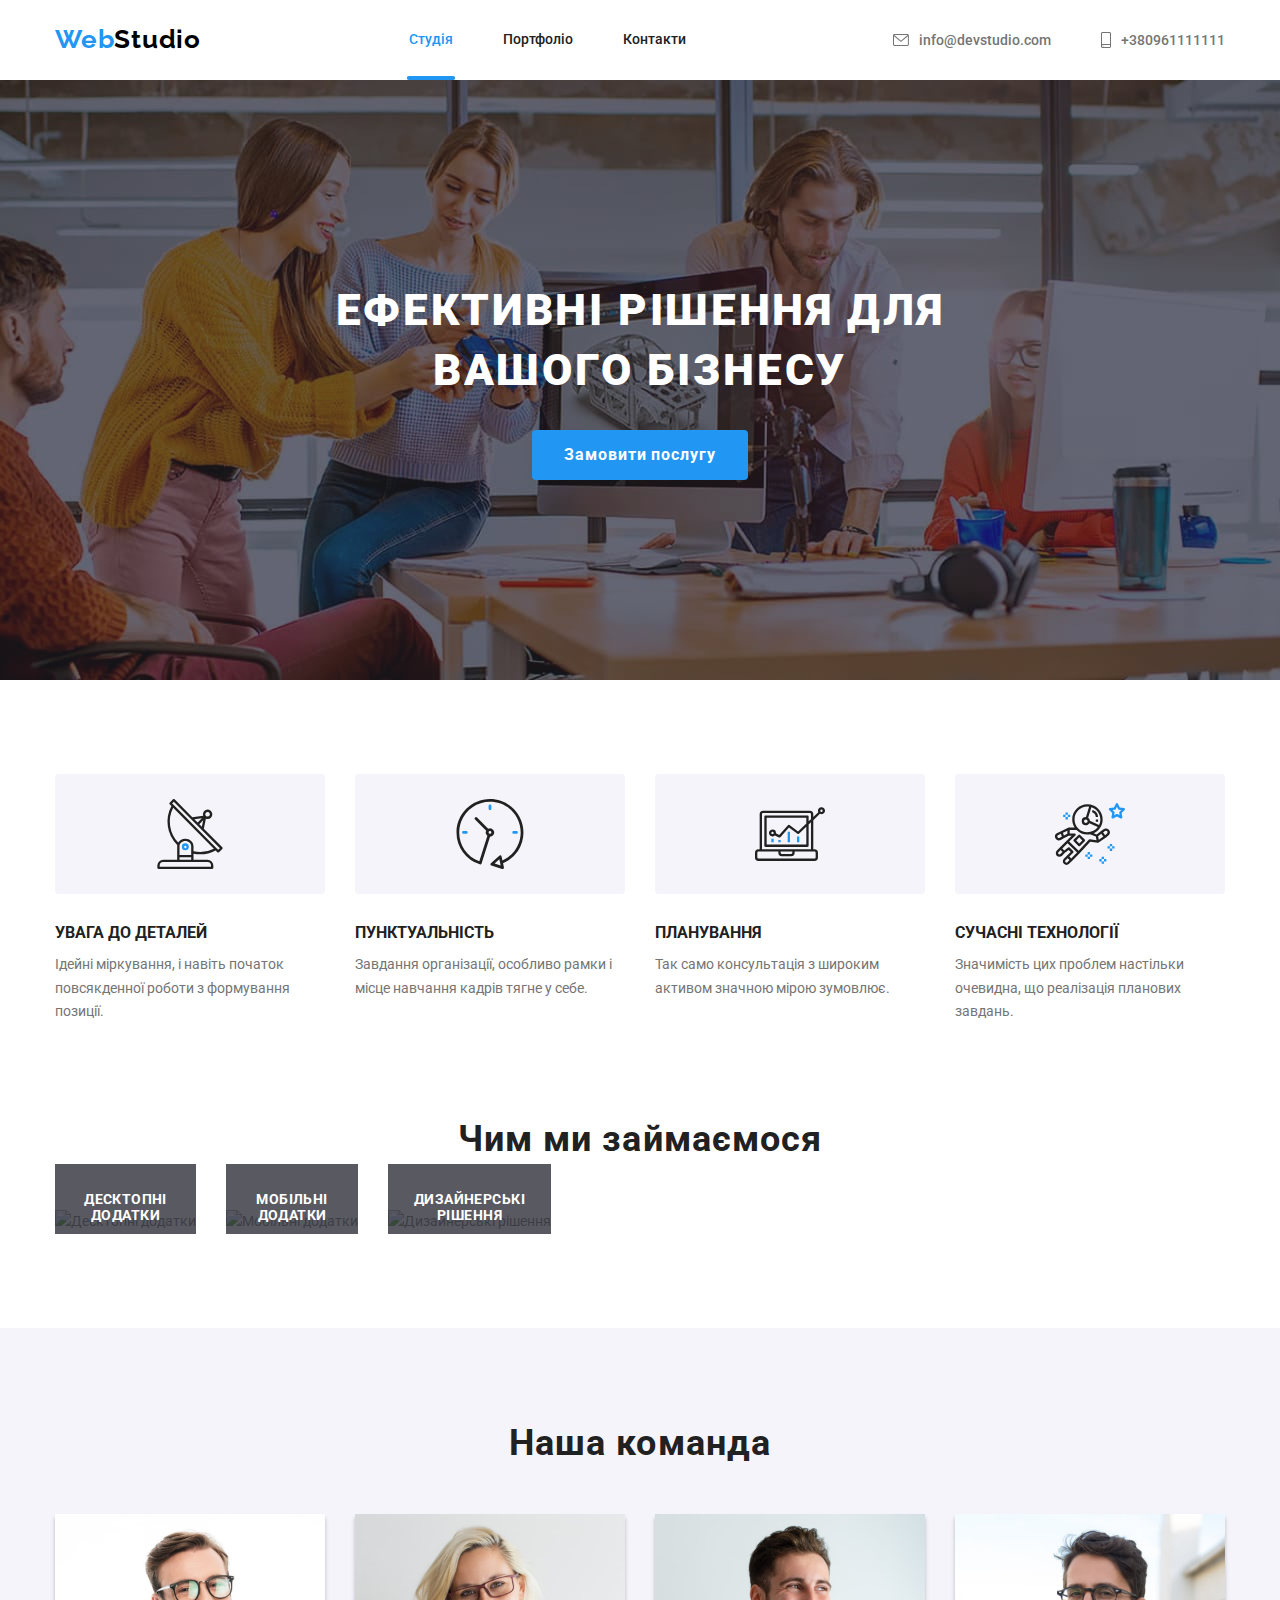
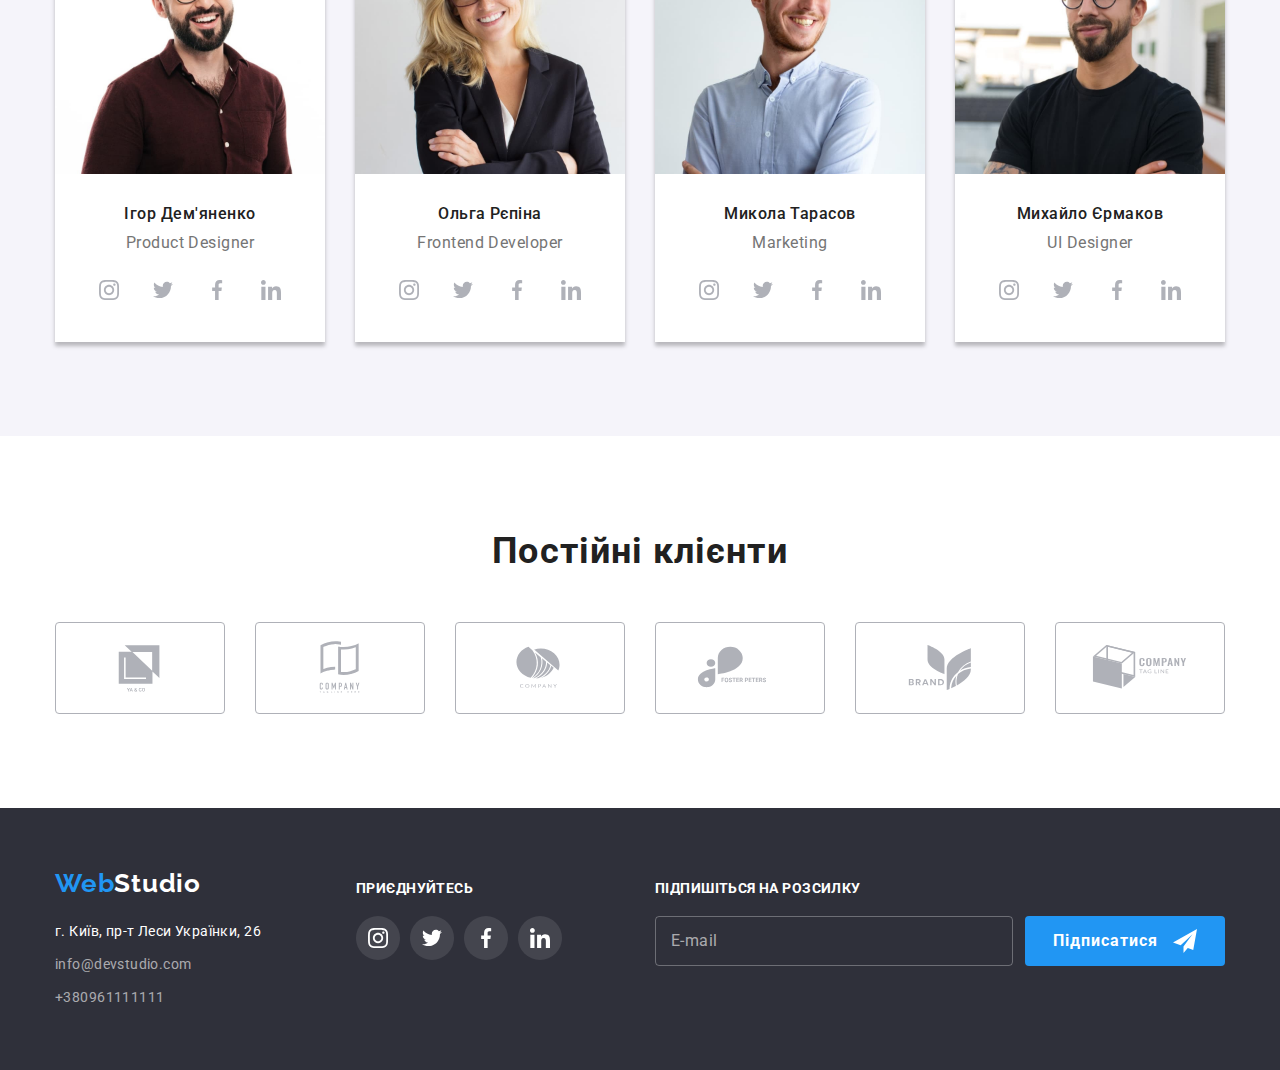
==== commit 575cff14: "upgraid" ====
--- a/index.html
+++ b/index.html
@@ -14,12 +14,13 @@
     <body>
     <!--Шапка-->
     
-        <!--<header class="header">
+        <header class="header">
             <div class="container header__container">
-
-            <nav class="navigation navigation__flex">
+            <div class="header__logo">
                 <a class="link logo" href="./index.html">Web<span class="logo__part">Studio</span></a>
-                <ul class="list navigation__flex ">
+                </div>
+                <nav class="navigation navigation__flex">
+                    <ul class="list list__menu">
                     <li class="nav-item"><a class="link current nav-item__link" href="./index.html">Студія</a></li>
                     <li class="nav-item"><a class="link nav-item__link" href="./portfollio.html">Портфоліо</a></li>
                     <li class="nav-item"><a class="link nav-item__link" href="#">Контакти</a></li>
@@ -37,9 +38,50 @@
                     </svg>
                     +380961111111</a></li>
                 </ul>
-                
+                <button class="header__btn" type="button" data-menu-open>
+                    <svg class="header__btn-icons" width="24" height="16">
+                        <use href="./images/icons.svg#icon-menu_24px"></use>
+                    </svg>
+                </button>
             </div>
-        </header>-->
+            <div class=" mob-menu is-hidden" data-menu>
+                <div class="container-mob">
+                <button class="mob-btn-close" type="button" data-menu-close>
+                    <svg class="mob-btn-icons" width="40" height="40">
+                        <use href="./images/icons.svg#icon-close-black"></use>
+                    </svg>
+                </button>
+                <ul class="list list-mob-menu">
+                    <li class="mob-item"><a class="link mob-item__link" href="./index.html">Студія</a></li>
+                    <li class="mob-item"><a class="link mob-item__link" href="./portfollio.html">Портфоліо</a></li>
+                    <li class="mob-item"><a class="link mob-item__link" href="#">Контакти</a></li>
+                </ul>
+                <div class="contact-mob-menu">
+                <ul class="list address-mob ">
+                    <li class="contact-mob"><a class="link contact-mob__link" href="tel:+380961111111">
+                        +380961111111</a></li>
+                    <li class="contact-mob"><a class="link contact-mail__link" href="mailto:info@devstudio.com">
+                    info@devstudio.com</a></li>
+                   
+                    </ul>
+                <ul class="list soc-mob-menu">
+                    <li class="soc-mob"><a class="link soc-mob-link"
+                        href="#">Instagram
+                        </a></li>
+                    <li class="soc-mob"><a class="link soc-mob-link"
+                        href="#">Twitter
+                    </a></li>
+                    <li class="soc-mob"><a class="link soc-mob-link"
+                        href="#">Facebook
+                    </a></li>
+                    <li class="soc-mob"><a class="link soc-mob-link"
+                        href="#">LinkedIn
+                    </a></li>
+                </ul>
+            </div>
+            </div>
+            </div>
+        </header>
 
         <!--Основний контент-->
         <main>
@@ -87,17 +129,23 @@
         <ul class="list work__flex">
 
             <li class="work__item">
-                <img  src="./images/foto1.jpg" alt="Десктопні додатки" width="370">
+                <img  
+                srcset="./images/foto1.jpg 1x, ./images/foto1-2x.jpg 2x"
+                src="./images/foto1.jpg" alt="Десктопні додатки" width="370">
                 <p class="work__koment">Десктопні додатки</p>
             </li>
  
             <li class="work__item">
-                <img src="./images/foto2.jpg" alt="Мобільні додатки" width="370">
+                <img 
+                srcset="./images/foto2.jpg 1x, ./images/foto2-2x.jpg 2x"
+                src="./images/foto2.jpg" alt="Мобільні додатки" width="370">
                 <p class="work__koment">Мобільні додатки</p>
             </li>
 
             <li class="work__item">
-                <img src="./images/foto3.jpg" alt="Дизайнерські рішення" width="370">
+                <img 
+                srcset="./images/foto3.jpg 1x, ./images/foto3-2x.jpg 2x"
+                src="./images/foto3.jpg" alt="Дизайнерські рішення" width="370">
                 <p class="work__koment">Дизайнерські рішення</p>
             </li>
         </ul>
@@ -111,7 +159,18 @@
             <ul class="list team__flex">
                
                 <li class="team__li">
-                    <img src="./images/igor_demyanenko.jpg" alt="фото Ігоря Дем'яненко" width="270">
+                    <picture>
+                        <source 
+                        srcset="./images/igor_dem.jpg 1x, ./images/igor_dem-2x.jpg 2x"
+                        media="(min-width:1200px)" >
+                        <source
+                        srcset="./images/igor_dem-tab.jpg 1x, ./images/igor_dem-tab-2x.jpg 2x"
+                        media="(min-width:768px)">
+                        <source
+                        srcset="./images/igor_dem-mob.jpg 1x, ./images/igor_dem-mob-2x.jpg 2x"
+                        media="(max-width:767px)">
+                        <img src="./images/igor_dem-mob.jpg" alt="фото Ігоря Дем'яненко" width="450">
+                    </picture>
                     <div class="team__name">
                     <h3 class="team__title">Ігор Дем'яненко</h3>
                     <p class="team__office" lang="en">Product Designer</p>
@@ -149,7 +208,18 @@
                 </li>
             
                 <li class="team__li">
-                    <img src="./images/olga_repina.jpg" alt="фото Ольга Рєпіна" width="270">
+                    <picture>
+                        <source 
+                        srcset="./images/olga.jpg 1x, ./images/olga-2x.jpg 2x"
+                        media="(min-width:1200px)" >
+                        <source
+                        srcset="./images/olga-tab.jpg 1x, ./images/olga-tab-2x.jpg 2x"
+                        media="(min-width:768px)">
+                        <source
+                        srcset="./images/olga-mob.jpg 1x, ./images/olga-mob-2x.jpg 2x"
+                        media="(max-width:767px)">
+                        <img src="./images/olga-mob.jpg" alt="фото Ольга Рєпіна" width="450">
+                    </picture>
                     <div class="team__name">
                     <h3 class="team__title">Ольга Рєпіна</h3>
                     <p class="team__office" lang="en">Frontend Developer</p>
@@ -187,7 +257,18 @@
                 </li>
 
                 <li class="team__li">
-                    <img src="./images/mikola_tarasov.jpg" alt="фото Микола Тарасов" width="270">
+                    <picture>
+                        <source 
+                        srcset="./images/mikola.jpg 1x, ./images/mikola-2x.jpg 2x"
+                        media="(min-width:1200px)" >
+                        <source
+                        srcset="./images/mikola-tab.jpg 1x, ./images/mikola-tab-2x.jpg 2x"
+                        media="(min-width:768px)">
+                        <source
+                        srcset="./images/mikola-mob.jpg 1x, ./images/mikola-mob-2x.jpg 2x"
+                        media="(max-width:767px)">
+                        <img src="./images/mikola-mob.jpg" alt="фото Микола Тарасов" width="450">
+                    </picture>
                     <div class="team__name">
                     <h3 class="team__title">Микола Тарасов</h3>
                     <p class="team__office" lang="en">Marketing</p>
@@ -225,7 +306,18 @@
                 </li>
 
                 <li class="team__li">
-                    <img src="./images/mihailo_ermakov.jpg" alt=" фото Михайло Єрмаков" width="270">
+                    <picture>
+                        <source 
+                        srcset="./images/mihailo.jpg 1x, ./images/mihailo-2x.jpg 2x"
+                        media="(min-width:1200px)" >
+                        <source
+                        srcset="./images/mihailo-tab.jpg 1x, ./images/mihailo-tab-2x.jpg 2x"
+                        media="(min-width:768px)">
+                        <source
+                        srcset="./images/mihailo-mob.jpg 1x, ./images/mihailo-mob-2x.jpg 2x"
+                        media="(max-width:767px)">
+                        <img src="./images/mihailo-mob.jpg" alt="фото Михайло Єрмаков" width="450">
+                    </picture>
                     <div class="team__name">
                     <h3 class="team__title">Михайло Єрмаков</h3>
                     <p class="team__office" lang="en">UI Designer</p>
@@ -317,9 +409,9 @@
         </section>
         </main>
         <!--підвал-->
-    <!--<footer class="footer footer__section">
+    <footer class="footer footer__section">
         <div class="container container__footer">
-
+            <div class="footer__tab">
         <div class="footer__contact">
         <a class="link logo" href="./index.html">Web<span class="footer__logo">Studio</span></a>
         <address class="address footer__address">
@@ -363,6 +455,7 @@
                        </li>
             </ul>
     </div>
+    </div>
 
     <form class="form-footer">
         <label for="mailing-futer" class="form-footer__title">Підпишіться на розсилку</label>
@@ -377,11 +470,11 @@
     </form>
         </div>
 
-    </footer>-->
+    </footer>
 
     <!--модалка-->
 
-    <!--<div class="backdrop is-hidden" data-modal>
+    <div class="backdrop is-hidden" data-modal>
         <div class="modal">
 
             <button type="button" class="modal-close" data-modal-close>
@@ -450,6 +543,7 @@
         </div>
 
     </div>
-    <script src="./js/modal.js"></script>-->
+    <script src="./js/modal.js"></script>
+    <script src="./js/menu.js"></script>
     </body>
     </html>--- a/css/main.min.css
+++ b/css/main.min.css
@@ -1 +1 @@
-:root{--primery--color:#757575;--title--color:#212121;--blac--color:#000000;--white--color:#FFFFFF;--blue--color:#2196F3;--btn--hover--color: #188ce8;--section--color:#2F303A;--body--bg--color:#F5F5F5;--card--bg--color:#EEEEEE;--section--bg--color:#F5F4FA;--icons--color: #AFB1B8;--logo--fonts:"Raleway", sans-serif;--primery--fonts:"Roboto", sans-serif}h1,h2,h3,h4,h5,h6,p{margin:0}ul{margin:0;padding:0}img{display:block;max-width:100%;width:100%;height:auto}body{margin:0;color:var(--primery--color);font-family:var(--primery--fonts);font-weight:400;font-size:14px;line-height:1.71}.logo{background:rgba(0,0,0,0);color:var(--blue--color);font-family:var(--logo--fonts);font-weight:700;font-size:26px;line-height:1.19;letter-spacing:.03em}.link{text-decoration:none;outline:none}.list{margin:0;padding:0;list-style:none}.container{padding-left:15px;padding-right:15px;margin:0 auto;width:100%}@media screen and (min-width: 480px){.container{max-width:480px}}@media screen and (min-width: 768px){.container{max-width:768px}}@media screen and (min-width: 1200px){.container{max-width:1200px}}.section{padding-top:60px;padding-bottom:60px}@media screen and (min-width: 1200px){.section{padding-top:94px;padding-bottom:94px}}.btn{font-family:var(--primery--fonts);font-weight:700;font-size:16px;line-height:30px;letter-spacing:.06em;cursor:pointer;border:none;outline:none;border-radius:4px;-webkit-transition:background-color 250ms cubic-bezier(0.4, 0, 0.2, 1);transition:background-color 250ms cubic-bezier(0.4, 0, 0.2, 1)}.btn:hover,.btn:focus{background-color:var(--btn--hover--color)}.backdrop{position:fixed;top:0;width:100%;height:100%;background-color:rgba(0,0,0,.2);-webkit-transition:opacity 500ms linear,visibility 500ms linear;transition:opacity 500ms linear,visibility 500ms linear}.modal{position:absolute;top:50%;left:50%;padding:40px;width:528px;min-height:581px;background-color:var(--white--color);border-radius:4px;-webkit-box-shadow:0px 1px 3px rgba(0,0,0,.12),0px 1px 1px rgba(0,0,0,.14),0px 2px 1px rgba(0,0,0,.2);box-shadow:0px 1px 3px rgba(0,0,0,.12),0px 1px 1px rgba(0,0,0,.14),0px 2px 1px rgba(0,0,0,.2);-webkit-transform:translate(-50%, -50%) scale(1);transform:translate(-50%, -50%) scale(1);-webkit-transition:-webkit-transform 550ms linear;transition:-webkit-transform 550ms linear;transition:transform 550ms linear;transition:transform 550ms linear, -webkit-transform 550ms linear}.backdrop .is-hidden .modal{-webkit-transform:translate(-50%, -50%) scale(0);transform:translate(-50%, -50%) scale(0)}.modal-close{position:absolute;right:8px;top:8px;display:-webkit-box;display:-ms-flexbox;display:flex;-webkit-box-align:center;-ms-flex-align:center;align-items:center;-webkit-box-pack:center;-ms-flex-pack:center;justify-content:center;width:30px;height:30px;border:1px solid rgba(0,0,0,.1);border-radius:50%;background-color:rgba(0,0,0,0);fill:var(--blac--color);-webkit-box-shadow:0px 1px 3px 0px rgba(0,0,0,.12);box-shadow:0px 1px 3px 0px rgba(0,0,0,.12);cursor:pointer;-webkit-transition:background-color 250ms cubic-bezier(0.4, 0, 0.2, 1),fill 250ms cubic-bezier(0.4, 0, 0.2, 1);transition:background-color 250ms cubic-bezier(0.4, 0, 0.2, 1),fill 250ms cubic-bezier(0.4, 0, 0.2, 1)}.modal-close:hover,.modal-close:focus{background-color:var(--btn--hover--color);fill:var(--white--color)}.is-hidden{opacity:0;visibility:hidden;pointer-events:none}.modal-title{margin-bottom:12px;font-weight:700;font-size:20px;line-height:23px;text-align:center;letter-spacing:.03em;color:var(--title--color)}.input-wrappe{position:relative;margin-bottom:10px}.input-label{margin-bottom:4px;font-size:12px;letter-spacing:.01em;line-height:14px;color:var(--primery--color)}.modal-input{padding-left:42px;padding-right:12px;width:100%;height:40px;outline:rgba(0,0,0,0);border:1px solid rgba(33,33,33,.2);border-radius:4px;background-color:rgba(0,0,0,0);cursor:pointer;-webkit-transition:border-color 250ms cubic-bezier(0.4, 0, 0.2, 1);transition:border-color 250ms cubic-bezier(0.4, 0, 0.2, 1)}.modal-input:focus{border-color:var(--blue--color)}.modal-icons{position:absolute;left:12px;top:50%;-webkit-transform:translateY(-50%);transform:translateY(-50%);fill:var(--title--color);-webkit-transition:fill 250ms cubic-bezier(0.4, 0, 0.2, 1);transition:fill 250ms cubic-bezier(0.4, 0, 0.2, 1)}.modal-input:focus+.modal-icons{fill:var(--blue--color)}.koment-label{margin-bottom:4px;font-weight:400;font-size:12px;line-height:14px;letter-spacing:.01em;color:var(--primery--color)}.modal-coment{margin-bottom:20px;padding:12px 16px;font-weight:400;font-size:12px;line-height:14px;letter-spacing:.01em;width:100%;height:120px;outline:rgba(0,0,0,0);border:1px solid rgba(33,33,33,.2);border-radius:4px;resize:none;cursor:pointer;-webkit-transition:border-color 250ms cubic-bezier(0.4, 0, 0.2, 1);transition:border-color 250ms cubic-bezier(0.4, 0, 0.2, 1)}.modal-coment::-webkit-input-placeholder{font-weight:400;font-size:12px;line-height:14px;letter-spacing:.01em;color:rgba(117,117,117,.5)}.modal-coment::-moz-placeholder{font-weight:400;font-size:12px;line-height:14px;letter-spacing:.01em;color:rgba(117,117,117,.5)}.modal-coment:-ms-input-placeholder{font-weight:400;font-size:12px;line-height:14px;letter-spacing:.01em;color:rgba(117,117,117,.5)}.modal-coment::-ms-input-placeholder{font-weight:400;font-size:12px;line-height:14px;letter-spacing:.01em;color:rgba(117,117,117,.5)}.modal-coment::placeholder{font-weight:400;font-size:12px;line-height:14px;letter-spacing:.01em;color:rgba(117,117,117,.5)}.modal-coment:focus{border-color:var(--blue--color)}.checkbox-text{display:-webkit-box;display:-ms-flexbox;display:flex;margin-bottom:30px;line-height:24px;letter-spacing:.03em;-webkit-box-align:center;-ms-flex-align:center;align-items:center}.checkbox-text span{display:-webkit-box;display:-ms-flexbox;display:flex;-webkit-box-align:center;-ms-flex-align:center;align-items:center;-webkit-box-pack:center;-ms-flex-pack:center;justify-content:center;margin-right:7px;width:16px;height:15px;border:2px solid var(--title--color);border-radius:2px;fill:rgba(0,0,0,0);-webkit-transition:background-color 250ms cubic-bezier(0.4, 0, 0.2, 1),border 250ms cubic-bezier(0.4, 0, 0.2, 1),fill 250ms cubic-bezier(0.4, 0, 0.2, 1);transition:background-color 250ms cubic-bezier(0.4, 0, 0.2, 1),border 250ms cubic-bezier(0.4, 0, 0.2, 1),fill 250ms cubic-bezier(0.4, 0, 0.2, 1)}.input-check:checked+.checkbox-text span{background-color:var(--btn--hover--color);border:1px solid rgba(0,0,0,0);fill:var(--white--color)}.link-check{line-height:24px;letter-spacing:.03em;color:var(--blue--color);-webkit-text-decoration-line:underline;text-decoration-line:underline}.modal-form-btn{display:block;margin:0 auto;padding:10px 52px;font-weight:700;font-size:16px;line-height:30px;letter-spacing:.06em;background-color:var(--blue--color);color:var(--white--color);cursor:pointer;border:none;border-radius:4px;-webkit-transition:background-color 250ms cubic-bezier(0.4, 0, 0.2, 1);transition:background-color 250ms cubic-bezier(0.4, 0, 0.2, 1)}.modal-form-btn:hover,.modal-form-btn:focus{background-color:var(--btn--hover--color)}.section__title{margin-top:0%;margin-bottom:50px;font-weight:700;font-size:28px;line-height:33px;letter-spacing:.03em;color:var(--title--color);text-align:center}@media screen and (min-width: 1200px){.section__title{font-size:36px;line-height:42px}}.header__portfollio{border-bottom:1px solid #ececec}.header__container{display:-webkit-box;display:-ms-flexbox;display:flex;-webkit-box-align:center;-ms-flex-align:center;align-items:center}.navigation__flex{display:-webkit-box;display:-ms-flexbox;display:flex;-webkit-box-align:center;-ms-flex-align:center;align-items:center;margin-right:auto;gap:50px}.logo__part{margin-right:93px;color:var(--blac--color)}.nav-item__link{position:relative;display:block;padding-top:32px;padding-bottom:32px;color:var(--title--color);font-weight:500;line-height:1.14;-webkit-transition:color 250ms cubic-bezier(0.4, 0, 0.2, 1);transition:color 250ms cubic-bezier(0.4, 0, 0.2, 1)}.nav-item__link:hover,.nav-item__link:focus{color:var(--blue--color)}.nav-item__link.current::after{display:block;position:absolute;bottom:0;left:0;content:"";width:100%;-webkit-transform:scaleX(1.1);transform:scaleX(1.1);height:4px;border-radius:2px;background-color:currentColor}.current{color:var(--blue--color)}.address__flex{display:-webkit-box;display:-ms-flexbox;display:flex;-webkit-box-align:center;-ms-flex-align:center;align-items:center;gap:50px}.contact__link{display:-webkit-box;display:-ms-flexbox;display:flex;color:var(--primery--color);font-weight:500;line-height:1.14;-webkit-box-align:center;-ms-flex-align:center;align-items:center;-webkit-transition:color 250ms cubic-bezier(0.4, 0, 0.2, 1);transition:color 250ms cubic-bezier(0.4, 0, 0.2, 1)}.contact__link:hover,.contact__link:focus{color:var(--blue--color)}.contact__icons{margin-right:10px;fill:currentColor}.hero__section{max-width:100%;height:400px;margin-left:auto;margin-right:auto;padding-top:118px;padding-bottom:118px;background:var(--section--color);text-align:center}@media screen and (min-width: 1200px){.hero__section{height:600px;padding-top:200px;padding-bottom:200px}}.hero__title{margin:0 auto;color:var(--white--color);width:360px;font-weight:900;font-size:26px;line-height:42px;letter-spacing:.06em;text-transform:uppercase}@media screen and (min-width: 1200px){.hero__title{width:696px;font-size:44px;line-height:60px}}.hero__button{display:inline-block;margin-top:30px;background-color:var(--blue--color);color:var(--white--color);padding:10px 24px;min-width:200px}@media screen and (min-width: 1200px){.hero__button{padding:10px 32px;min-width:216px}}@media screen and (min-width: 1200px){.section__skills{padding-bottom:0}}.skills__flex{display:-webkit-box;display:-ms-flexbox;display:flex;-ms-flex-wrap:wrap;flex-wrap:wrap;gap:30px}.skills__item{width:100%}@media screen and (min-width: 768px){.skills__item{width:calc((100% - 30px)/2)}}@media screen and (min-width: 1200px){.skills__item{width:calc((100% - 90px)/4)}}.skills__item::before{display:block;content:"";height:120px;background-size:70px 70px;background-repeat:no-repeat;background-position:center;background-color:var(--section--bg--color);border-radius:4px}.skills__icon-antenna::before{background-image:url(../images/antenna.svg)}.skills__icon-clock::before{background-image:url(../images/clock.svg)}.skills__icon-diagram::before{background-image:url(../images/diagram.svg)}.skills__icon-astronaut::before{background-image:url(../images/astronaut.svg)}.skills__title{margin-top:30px;margin-bottom:10px;font-weight:700;line-height:1.14;color:var(--title--color);text-align:center}@media screen and (min-width: 768px){.skills__title{text-align:left}}@media screen and (min-width: 1200px){.skills__title{text-align:left}}.skills__p{margin-top:0%;margin-bottom:0%}.work{display:none}@media screen and (min-width: 1200px){.work{display:block}}.work__flex{display:-webkit-box;display:-ms-flexbox;display:flex;gap:30px}.work__item{position:relative;display:block}.work__koment{position:absolute;bottom:0px;padding:27px 0;width:100%;height:70px;background-color:rgba(47,48,58,.8);font-weight:700;font-size:14px;line-height:16px;text-align:center;letter-spacing:.03em;text-transform:uppercase;color:var(--white--color)}.team{background:var(--section--bg--color)}.team__flex{display:-webkit-box;display:-ms-flexbox;display:flex;-ms-flex-wrap:wrap;flex-wrap:wrap;-webkit-box-pack:center;-ms-flex-pack:center;justify-content:center;gap:30px}.team__li{background:var(--white--color);width:100%;text-align:center;-webkit-box-shadow:0px 4px 4px 0px rgba(0,0,0,.25);box-shadow:0px 4px 4px 0px rgba(0,0,0,.25);width:100%}@media screen and (min-width: 768px){.team__li{width:calc((100% - 30px)/2)}}@media screen and (min-width: 1200px){.team__li{width:calc((100% - 90px)/4)}}.team__name{padding:30px 0px}.team__title{margin-bottom:10px;font-weight:500;font-size:16px;line-height:19px;letter-spacing:.03em;color:var(--title--color)}.team__office{margin-bottom:16px;font-size:16px;letter-spacing:.03em;line-height:19px}.team__soc-list{display:-webkit-box;display:-ms-flexbox;display:flex;-webkit-box-pack:center;-ms-flex-pack:center;justify-content:center;gap:10px}.team__soc-item{width:44px;height:44px}.team__soc-link{display:-webkit-box;display:-ms-flexbox;display:flex;-webkit-box-align:center;-ms-flex-align:center;align-items:center;-webkit-box-pack:center;-ms-flex-pack:center;justify-content:center;width:100%;height:100%;background:rgba(0,0,0,0);border-radius:50%;color:var(--icons--color);-webkit-transition:background-color 250ms cubic-bezier(0.4, 0, 0.2, 1),color 250ms cubic-bezier(0.4, 0, 0.2, 1);transition:background-color 250ms cubic-bezier(0.4, 0, 0.2, 1),color 250ms cubic-bezier(0.4, 0, 0.2, 1)}.team__soc-link:hover,.team__soc-link:focus{background-color:var(--blue--color);color:var(--white--color)}.team__soc-icons{fill:currentColor}.client__list{display:-webkit-box;display:-ms-flexbox;display:flex;-ms-flex-wrap:wrap;flex-wrap:wrap;-webkit-box-pack:center;-ms-flex-pack:center;justify-content:center;gap:30px}.client__logo{width:calc((100% - 30px)/2);height:92px}@media screen and (min-width: 768px){.client__logo{width:calc((100% - 60px)/3)}}@media screen and (min-width: 1200px){.client__logo{width:calc((100% - 150px)/6)}}.client__logo-link{display:-webkit-box;display:-ms-flexbox;display:flex;-webkit-box-align:center;-ms-flex-align:center;align-items:center;-webkit-box-pack:center;-ms-flex-pack:center;justify-content:center;width:100%;height:100%;background:rgba(0,0,0,0);color:var(--icons--color);border:1px solid var(--icons--color);border-radius:4px;-webkit-transition:border-color 250ms cubic-bezier(0.4, 0, 0.2, 1),color 250ms cubic-bezier(0.4, 0, 0.2, 1);transition:border-color 250ms cubic-bezier(0.4, 0, 0.2, 1),color 250ms cubic-bezier(0.4, 0, 0.2, 1)}.client__logo-link:hover,.client__logo-link:focus{border-color:var(--blue--color);color:var(--blue--color)}.client__logo-icons{fill:currentColor}.footer__section{background:var(--section--color);margin:0}.container__footer{display:-webkit-box;display:-ms-flexbox;display:flex;padding-top:60px;padding-bottom:60px}.footer__contact{margin-right:70px}.footer__logo{color:var(--white--color)}.footer__address{margin-top:20px;font-style:normal}.address__li:not(:last-child){margin-bottom:9px;min-width:231px}.address__link{font-style:normal;letter-spacing:.03em;color:var(--white--color);outline:none;-webkit-transition:color 250ms cubic-bezier(0.4, 0, 0.2, 1);transition:color 250ms cubic-bezier(0.4, 0, 0.2, 1)}.address__link:hover,.address__link:focus{color:var(--blue--color)}.address__color{color:rgba(255,255,255,.6)}.footer-soc__title{margin-bottom:20px;font-weight:700;font-size:14px;line-height:16px;letter-spacing:.03em;text-transform:uppercase;color:var(--white--color)}.footer-soc__list{display:-webkit-box;display:-ms-flexbox;display:flex;-webkit-box-pack:center;-ms-flex-pack:center;justify-content:center;gap:10px}.footer-soc__item{width:44px;height:44px}.footer-soc__link{display:-webkit-box;display:-ms-flexbox;display:flex;-webkit-box-align:center;-ms-flex-align:center;align-items:center;-webkit-box-pack:center;-ms-flex-pack:center;justify-content:center;width:100%;height:100%;background:rgba(255,255,255,.1);border-radius:50%;-webkit-transition:background-color 250ms cubic-bezier(0.4, 0, 0.2, 1);transition:background-color 250ms cubic-bezier(0.4, 0, 0.2, 1)}.footer-soc__link:hover,.footer-soc__link:focus{background-color:var(--blue--color)}.footer-soc__icons{fill:var(--white--color)}.form-footer{margin-left:93px}.form-footer__title{display:block;margin-bottom:20px;font-weight:700;font-size:14px;line-height:16px;letter-spacing:.03em;text-transform:uppercase;color:var(--white--color)}.form-footer__mailing{display:-webkit-box;display:-ms-flexbox;display:flex}.form-footer__input{margin-right:12px;padding-right:15px;padding-left:15px;width:358px;height:50px;outline:none;background-color:rgba(0,0,0,0);color:var(--white--color);border-radius:4px;border:1px solid rgba(255,255,255,.3);cursor:pointer;-webkit-transition:border-color 250ms cubic-bezier(0.4, 0, 0.2, 1);transition:border-color 250ms cubic-bezier(0.4, 0, 0.2, 1)}.form-footer__input:focus{border-color:var(--btn--hover--color)}.form-footer__input::-webkit-input-placeholder{font-weight:400;font-size:16px;line-height:20px;letter-spacing:.03em;color:rgba(255,255,255,.6)}.form-footer__input::-moz-placeholder{font-weight:400;font-size:16px;line-height:20px;letter-spacing:.03em;color:rgba(255,255,255,.6)}.form-footer__input:-ms-input-placeholder{font-weight:400;font-size:16px;line-height:20px;letter-spacing:.03em;color:rgba(255,255,255,.6)}.form-footer__input::-ms-input-placeholder{font-weight:400;font-size:16px;line-height:20px;letter-spacing:.03em;color:rgba(255,255,255,.6)}.form-footer__input::placeholder{font-weight:400;font-size:16px;line-height:20px;letter-spacing:.03em;color:rgba(255,255,255,.6)}.form-footer__btn{display:-webkit-box;display:-ms-flexbox;display:flex;-webkit-box-align:center;-ms-flex-align:center;align-items:center;text-align:center;-webkit-box-pack:justify;-ms-flex-pack:justify;justify-content:space-between;width:200px;padding:10px 28px;font-style:normal;background-color:var(--blue--color);color:var(--white--color)}.form-footer__-btn-icons{fill:currentColor}.list-btn{display:-webkit-box;display:-ms-flexbox;display:flex;-ms-flex-wrap:wrap;flex-wrap:wrap;-webkit-box-pack:center;-ms-flex-pack:center;justify-content:center;gap:8px;margin-bottom:50px}.btn-filter{padding:6px 22px;font-family:var(--primery--fonts);font-weight:500;font-size:16px;line-height:1.16;letter-spacing:.03em;text-align:center;color:var(--title--color);border:none;outline:none;border-radius:4px;cursor:pointer;-webkit-transition:background-color 250ms cubic-bezier(0.4, 0, 0.2, 1),color 250ms cubic-bezier(0.4, 0, 0.2, 1),-webkit-box-shadow 250ms cubic-bezier(0.4, 0, 0.2, 1);transition:background-color 250ms cubic-bezier(0.4, 0, 0.2, 1),color 250ms cubic-bezier(0.4, 0, 0.2, 1),-webkit-box-shadow 250ms cubic-bezier(0.4, 0, 0.2, 1);transition:background-color 250ms cubic-bezier(0.4, 0, 0.2, 1),color 250ms cubic-bezier(0.4, 0, 0.2, 1),box-shadow 250ms cubic-bezier(0.4, 0, 0.2, 1);transition:background-color 250ms cubic-bezier(0.4, 0, 0.2, 1),color 250ms cubic-bezier(0.4, 0, 0.2, 1),box-shadow 250ms cubic-bezier(0.4, 0, 0.2, 1),-webkit-box-shadow 250ms cubic-bezier(0.4, 0, 0.2, 1)}.btn-filter:hover,.btn-filter:focus{background:var(--blue--color);color:var(--white--color);-webkit-box-shadow:0px 4px 4px 0px rgba(0,0,0,.25);box-shadow:0px 4px 4px 0px rgba(0,0,0,.25)}.wrap-flex{display:-webkit-box;display:-ms-flexbox;display:flex;-ms-flex-wrap:wrap;flex-wrap:wrap;gap:30px}.li-project{position:relative;overflow:hidden;width:100%;-webkit-transition:-webkit-box-shadow 250ms cubic-bezier(0.4, 0, 0.2, 1);transition:-webkit-box-shadow 250ms cubic-bezier(0.4, 0, 0.2, 1);transition:box-shadow 250ms cubic-bezier(0.4, 0, 0.2, 1);transition:box-shadow 250ms cubic-bezier(0.4, 0, 0.2, 1), -webkit-box-shadow 250ms cubic-bezier(0.4, 0, 0.2, 1)}.li-project:hover,.li-project:focus{-webkit-box-shadow:0px 4px 4px 0px rgba(0,0,0,.25);box-shadow:0px 4px 4px 0px rgba(0,0,0,.25)}@media screen and (min-width: 768px){.li-project{width:calc((100% - 30px)/2)}}@media screen and (min-width: 1200px){.li-project{width:calc((100% - 90px)/3)}}.wrap-card{border-left:1px solid var(--card--bg--color);border-bottom:1px solid var(--card--bg--color);border-right:1px solid var(--card--bg--color);padding:20px 24px}.card{text-decoration:none}.title-card{margin-top:0px;margin-bottom:4px;font-weight:700;font-size:18px;line-height:36;letter-spacing:.06em;color:var(--title--color)}.p-card{margin-top:0px;margin-bottom:0px;font-size:16px;line-height:30px;letter-spacing:.03em;color:var(--primery--color)}.box{position:relative;overflow:hidden;width:100%}@media screen and (min-width: 768px){.box{width:calc((100% - 30px)/2)}}@media screen and (min-width: 1200px){.box{width:calc((100% - 90px)/3)}}.overlay{position:absolute;top:0;left:0;width:100%;height:100%;background-color:rgba(33,150,243,.9);-webkit-transform:translatey(100%);transform:translatey(100%);-webkit-transition:-webkit-transform 250ms cubic-bezier(0.4, 0, 0.2, 1);transition:-webkit-transform 250ms cubic-bezier(0.4, 0, 0.2, 1);transition:transform 250ms cubic-bezier(0.4, 0, 0.2, 1);transition:transform 250ms cubic-bezier(0.4, 0, 0.2, 1), -webkit-transform 250ms cubic-bezier(0.4, 0, 0.2, 1);padding:77px 24px;font-size:18px;line-height:28px;letter-spacing:.03em;color:var(--white--color)}.li-project:hover .overlay,.li-project:focus .overlay{-webkit-transform:translatey(0);transform:translatey(0)}@media screen and (min-width: 768px){.overlay{padding:49px 24px}}@media screen and (min-width: 1200px){.overlay{padding:63px 24px}}/*# sourceMappingURL=main.min.css.map */+:root{--primery--color:#757575;--title--color:#212121;--blac--color:#000000;--white--color:#FFFFFF;--blue--color:#2196F3;--btn--hover--color: #188ce8;--section--color:#2F303A;--body--bg--color:#F5F5F5;--card--bg--color:#EEEEEE;--section--bg--color:#F5F4FA;--icons--color: #AFB1B8;--logo--fonts:"Raleway", sans-serif;--primery--fonts:"Roboto", sans-serif}h1,h2,h3,h4,h5,h6,p{margin:0}ul{margin:0;padding:0}img{display:block;max-width:100%;width:100%;height:auto}body{margin:0;color:var(--primery--color);font-family:var(--primery--fonts);font-weight:400;font-size:14px;line-height:1.71}.logo{background:rgba(0,0,0,0);color:var(--blue--color);font-family:var(--logo--fonts);font-weight:700;font-size:24px;line-height:28px;letter-spacing:.03em}@media screen and (min-width: 1200px){.logo{font-size:26px;line-height:31px}}.link{text-decoration:none;outline:none}.list{margin:0;padding:0;list-style:none}.container{padding-left:15px;padding-right:15px;margin:0 auto;width:100%}@media screen and (min-width: 480px){.container{max-width:480px}}@media screen and (min-width: 768px){.container{max-width:768px}}@media screen and (min-width: 1200px){.container{max-width:1200px}}.section{padding-top:60px;padding-bottom:60px}@media screen and (min-width: 1200px){.section{padding-top:94px;padding-bottom:94px}}.btn{font-family:var(--primery--fonts);font-weight:700;font-size:16px;line-height:30px;letter-spacing:.06em;cursor:pointer;border:none;outline:none;border-radius:4px;-webkit-transition:background-color 250ms cubic-bezier(0.4, 0, 0.2, 1);transition:background-color 250ms cubic-bezier(0.4, 0, 0.2, 1)}.btn:hover,.btn:focus{background-color:var(--btn--hover--color)}.backdrop{position:fixed;top:0;width:100%;height:100%;background-color:rgba(0,0,0,.2);-webkit-transition:opacity 500ms linear,visibility 500ms linear;transition:opacity 500ms linear,visibility 500ms linear}.modal{position:absolute;top:50%;left:50%;padding:40px;width:320px;min-height:609px;background-color:var(--white--color);border-radius:4px;-webkit-box-shadow:0px 1px 3px rgba(0,0,0,.12),0px 1px 1px rgba(0,0,0,.14),0px 2px 1px rgba(0,0,0,.2);box-shadow:0px 1px 3px rgba(0,0,0,.12),0px 1px 1px rgba(0,0,0,.14),0px 2px 1px rgba(0,0,0,.2);-webkit-transform:translate(-50%, -50%) scale(1);transform:translate(-50%, -50%) scale(1);-webkit-transition:-webkit-transform 550ms linear;transition:-webkit-transform 550ms linear;transition:transform 550ms linear;transition:transform 550ms linear, -webkit-transform 550ms linear}@media screen and (min-width: 480px){.modal{width:450px}}@media screen and (min-width: 1200px){.modal{width:528px;min-height:581px}}.backdrop .is-hidden .modal{-webkit-transform:translate(-50%, -50%) scale(0);transform:translate(-50%, -50%) scale(0)}.modal-close{position:absolute;right:8px;top:8px;display:-webkit-box;display:-ms-flexbox;display:flex;-webkit-box-align:center;-ms-flex-align:center;align-items:center;-webkit-box-pack:center;-ms-flex-pack:center;justify-content:center;width:30px;height:30px;border:1px solid rgba(0,0,0,.1);border-radius:50%;background-color:rgba(0,0,0,0);fill:var(--blac--color);-webkit-box-shadow:0px 1px 3px 0px rgba(0,0,0,.12);box-shadow:0px 1px 3px 0px rgba(0,0,0,.12);cursor:pointer;-webkit-transition:background-color 250ms cubic-bezier(0.4, 0, 0.2, 1),fill 250ms cubic-bezier(0.4, 0, 0.2, 1);transition:background-color 250ms cubic-bezier(0.4, 0, 0.2, 1),fill 250ms cubic-bezier(0.4, 0, 0.2, 1)}.modal-close:hover,.modal-close:focus{background-color:var(--btn--hover--color);fill:var(--white--color)}.is-hidden{opacity:0;visibility:hidden;pointer-events:none}.modal-title{margin-bottom:12px;font-weight:700;font-size:20px;line-height:30px;text-align:center;letter-spacing:.03em;color:var(--title--color)}@media screen and (min-width: 1200px){.modal-title{line-height:23px}}.input-wrappe{position:relative;margin-bottom:10px}.input-label{margin-bottom:4px;font-size:12px;letter-spacing:.01em;line-height:14px;color:var(--primery--color)}.modal-input{padding-left:42px;padding-right:12px;width:100%;height:40px;outline:rgba(0,0,0,0);border:1px solid rgba(33,33,33,.2);border-radius:4px;background-color:rgba(0,0,0,0);cursor:pointer;-webkit-transition:border-color 250ms cubic-bezier(0.4, 0, 0.2, 1);transition:border-color 250ms cubic-bezier(0.4, 0, 0.2, 1)}.modal-input:focus{border-color:var(--blue--color)}.modal-icons{position:absolute;left:12px;top:50%;-webkit-transform:translateY(-50%);transform:translateY(-50%);fill:var(--title--color);-webkit-transition:fill 250ms cubic-bezier(0.4, 0, 0.2, 1);transition:fill 250ms cubic-bezier(0.4, 0, 0.2, 1)}.modal-input:focus+.modal-icons{fill:var(--blue--color)}.koment-label{margin-bottom:4px;font-weight:400;font-size:12px;line-height:14px;letter-spacing:.01em;color:var(--primery--color)}.modal-coment{margin-bottom:20px;padding:12px 16px;font-weight:400;font-size:12px;line-height:14px;letter-spacing:.01em;width:100%;height:120px;outline:rgba(0,0,0,0);border:1px solid rgba(33,33,33,.2);border-radius:4px;resize:none;cursor:pointer;-webkit-transition:border-color 250ms cubic-bezier(0.4, 0, 0.2, 1);transition:border-color 250ms cubic-bezier(0.4, 0, 0.2, 1)}.modal-coment::-webkit-input-placeholder{font-weight:400;font-size:12px;line-height:14px;letter-spacing:.01em;color:rgba(117,117,117,.5)}.modal-coment::-moz-placeholder{font-weight:400;font-size:12px;line-height:14px;letter-spacing:.01em;color:rgba(117,117,117,.5)}.modal-coment:-ms-input-placeholder{font-weight:400;font-size:12px;line-height:14px;letter-spacing:.01em;color:rgba(117,117,117,.5)}.modal-coment::-ms-input-placeholder{font-weight:400;font-size:12px;line-height:14px;letter-spacing:.01em;color:rgba(117,117,117,.5)}.modal-coment::placeholder{font-weight:400;font-size:12px;line-height:14px;letter-spacing:.01em;color:rgba(117,117,117,.5)}.modal-coment:focus{border-color:var(--blue--color)}.checkbox-text{display:-webkit-box;display:-ms-flexbox;display:flex;margin-bottom:30px;font-size:12px;line-height:14px;letter-spacing:.03em;-webkit-box-align:center;-ms-flex-align:center;align-items:center}.checkbox-text span{display:-webkit-box;display:-ms-flexbox;display:flex;-webkit-box-align:center;-ms-flex-align:center;align-items:center;-webkit-box-pack:center;-ms-flex-pack:center;justify-content:center;margin-right:7px;width:16px;height:15px;border:2px solid var(--title--color);border-radius:2px;fill:rgba(0,0,0,0);-webkit-transition:background-color 250ms cubic-bezier(0.4, 0, 0.2, 1),border 250ms cubic-bezier(0.4, 0, 0.2, 1),fill 250ms cubic-bezier(0.4, 0, 0.2, 1);transition:background-color 250ms cubic-bezier(0.4, 0, 0.2, 1),border 250ms cubic-bezier(0.4, 0, 0.2, 1),fill 250ms cubic-bezier(0.4, 0, 0.2, 1)}.input-check:checked+.checkbox-text span{background-color:var(--btn--hover--color);border:1px solid rgba(0,0,0,0);fill:var(--white--color)}.link-check{font-size:12px;line-height:14px;letter-spacing:.03em;color:var(--blue--color);-webkit-text-decoration-line:underline;text-decoration-line:underline}.modal-form-btn{display:block;margin:0 auto;padding:10px 52px;font-weight:700;font-size:16px;line-height:30px;letter-spacing:.06em;background-color:var(--blue--color);color:var(--white--color);cursor:pointer;border:none;border-radius:4px;-webkit-transition:background-color 250ms cubic-bezier(0.4, 0, 0.2, 1);transition:background-color 250ms cubic-bezier(0.4, 0, 0.2, 1)}.modal-form-btn:hover,.modal-form-btn:focus{background-color:var(--btn--hover--color)}.section__title{margin-top:0%;margin-bottom:50px;font-weight:700;font-size:28px;line-height:33px;letter-spacing:.03em;color:var(--title--color);text-align:center}@media screen and (min-width: 1200px){.section__title{font-size:36px;line-height:42px}}.header__portfollio{border-bottom:1px solid #ececec}.header__container{display:-webkit-box;display:-ms-flexbox;display:flex;-webkit-box-align:center;-ms-flex-align:center;align-items:center;-webkit-box-pack:justify;-ms-flex-pack:justify;justify-content:space-between;padding-top:10px;padding-bottom:10px}@media screen and (min-width: 768px){.header__container{padding-top:0;padding-bottom:0}}.logo__part{color:var(--blac--color)}.header__btn{display:-webkit-box;display:-ms-flexbox;display:flex;-webkit-box-align:center;-ms-flex-align:center;align-items:center;-webkit-box-pack:center;-ms-flex-pack:center;justify-content:center;cursor:pointer;border:none;outline:none;border-radius:4px;width:40px;height:40px;background-color:rgba(0,0,0,0);fill:var(--blac--color);-webkit-transition:fill 250ms cubic-bezier(0.4, 0, 0.2, 1);transition:fill 250ms cubic-bezier(0.4, 0, 0.2, 1)}.header__btn:hover,.header__btn:focus{fill:var(--btn--hover--color)}@media screen and (min-width: 768px){.header__btn{display:none}}.navigation__flex{display:none}@media screen and (min-width: 768px){.navigation__flex{display:-webkit-box;display:-ms-flexbox;display:flex;-webkit-box-align:center;-ms-flex-align:center;align-items:center}}.list__menu{display:none}@media screen and (min-width: 768px){.list__menu{display:-webkit-box;display:-ms-flexbox;display:flex;-webkit-box-align:center;-ms-flex-align:center;align-items:center;gap:50px}}.nav-item__link{display:none}@media screen and (min-width: 768px){.nav-item__link{position:relative;display:block;padding-top:32px;padding-bottom:32px;color:var(--title--color);font-weight:500;line-height:1.14;-webkit-transition:color 250ms cubic-bezier(0.4, 0, 0.2, 1);transition:color 250ms cubic-bezier(0.4, 0, 0.2, 1)}.nav-item__link:hover,.nav-item__link:focus{color:var(--blue--color)}.nav-item__link.current::after{display:block;position:absolute;bottom:0;left:0;content:"";width:100%;-webkit-transform:scaleX(1.1);transform:scaleX(1.1);height:4px;border-radius:2px;background-color:currentColor}}.current{color:var(--blue--color)}.address__flex{display:block}@media screen and (min-width: 1200px){.address__flex{display:-webkit-box;display:-ms-flexbox;display:flex;-webkit-box-align:center;-ms-flex-align:center;align-items:center;gap:50px}}.contact:not(:last-child){margin-bottom:10px}@media screen and (min-width: 1200px){.contact:not(:last-child){margin-bottom:0}}.contact__link{display:none}@media screen and (min-width: 768px){.contact__link{display:-webkit-box;display:-ms-flexbox;display:flex;color:var(--primery--color);font-weight:500;font-size:12px;line-height:14px;-webkit-box-align:center;-ms-flex-align:center;align-items:center;-webkit-transition:color 250ms cubic-bezier(0.4, 0, 0.2, 1);transition:color 250ms cubic-bezier(0.4, 0, 0.2, 1)}.contact__link:hover,.contact__link:focus{color:var(--blue--color)}}@media screen and (min-width: 1200px){.contact__link{font-size:14px;line-height:16px}}.contact__icons{margin-right:10px;fill:currentColor}.mob-menu{display:block;position:fixed;top:0;padding-top:48px;padding-bottom:48px;padding-left:40px;width:100vw;height:100vh;background-color:var(--white--color)}@media screen and (min-width: 768px){.mob-menu{display:none}}.mob-menu>.container-mob{max-width:480px;height:100%;display:-webkit-box;display:-ms-flexbox;display:flex;-webkit-box-orient:vertical;-webkit-box-direction:normal;-ms-flex-direction:column;flex-direction:column;-webkit-box-pack:justify;-ms-flex-pack:justify;justify-content:space-between;overflow:auto}.mob-btn-close{position:absolute;right:15px;top:10px;display:-webkit-box;display:-ms-flexbox;display:flex;-webkit-box-align:center;-ms-flex-align:center;align-items:center;-webkit-box-pack:center;-ms-flex-pack:center;justify-content:center;padding-left:9px;padding-right:9px;width:40px;height:40px;border:none;outline:none;border-radius:4px;background-color:rgba(0,0,0,0);cursor:pointer;fill:var(--blac--color);-webkit-transition:fill 250ms cubic-bezier(0.4, 0, 0.2, 1);transition:fill 250ms cubic-bezier(0.4, 0, 0.2, 1)}.mob-btn-close:hover,.mob-btn-close:focus{fill:var(--btn--hover--color)}.mob-item:not(:last-child){margin-bottom:32px}.mob-item__link{font-weight:500;font-size:40px;line-height:47px;letter-spacing:.02em;color:var(--title--color);-webkit-transition:color 250ms cubic-bezier(0.4, 0, 0.2, 1);transition:color 250ms cubic-bezier(0.4, 0, 0.2, 1)}.mob-item__link:hover,.mob-item__link:focus{color:var(--blue--color)}.contact-mob-menu{display:-webkit-box;display:-ms-flexbox;display:flex;-webkit-box-orient:vertical;-webkit-box-direction:normal;-ms-flex-direction:column;flex-direction:column;-webkit-box-pack:end;-ms-flex-pack:end;justify-content:end}.address-mob{margin-bottom:64px}.contact-mob__link{display:block;margin-bottom:32px;font-weight:500;font-size:34px;line-height:40px;letter-spacing:.02em;color:var(--blue--color)}.contact-mail__link{font-weight:500;font-size:24px;line-height:28px;letter-spacing:.02em;color:var(--primery--color)}.soc-mob-menu{display:-webkit-box;display:-ms-flexbox;display:flex;-webkit-box-align:center;-ms-flex-align:center;align-items:center;gap:20px}.soc-mob:not(:last-child){padding-right:10px;border-right-width:1px;border-right-style:solid;border-right-color:rgba(33,33,33,.2)}.soc-mob-link{font-weight:500;font-size:18px;line-height:22px;letter-spacing:.02em;color:var(--blue--color)}.hero__section{max-width:100%;height:400px;margin-left:auto;margin-right:auto;padding-top:118px;padding-bottom:118px;text-align:center;background:var(--section--color);background-image:-webkit-gradient(linear, left top, left bottom, from(rgba(47, 48, 58, 0.4)), to(rgba(47, 48, 58, 0.4))),url(../images/fon_hero-mob.jpg);background-image:linear-gradient(rgba(47, 48, 58, 0.4), rgba(47, 48, 58, 0.4)),url(../images/fon_hero-mob.jpg);background-repeat:no-repeat;background-position:center;background-size:cover}@media(min-device-pixel-ratio: 2),(-webkit-min-device-pixel-ratio: 2),(min-resolution: 192dpi),(min-resolution: 2dppx){.hero__section{background-image:-webkit-gradient(linear, left top, left bottom, from(rgba(47, 48, 58, 0.4)), to(rgba(47, 48, 58, 0.4))),url(../images/fon-hero-mob-2x.jpg);background-image:linear-gradient(rgba(47, 48, 58, 0.4), rgba(47, 48, 58, 0.4)),url(../images/fon-hero-mob-2x.jpg)}}@media screen and (min-width: 480px){.hero__section{background-image:-webkit-gradient(linear, left top, left bottom, from(rgba(47, 48, 58, 0.4)), to(rgba(47, 48, 58, 0.4))),url(../images/fon_hero-tab.jpg);background-image:linear-gradient(rgba(47, 48, 58, 0.4), rgba(47, 48, 58, 0.4)),url(../images/fon_hero-tab.jpg)}}@media screen and (min-width: 480px)and (min-device-pixel-ratio: 2),screen and (min-width: 480px)and (-webkit-min-device-pixel-ratio: 2),screen and (min-width: 480px)and (min-resolution: 192dpi),screen and (min-width: 480px)and (min-resolution: 2dppx){.hero__section{background-image:-webkit-gradient(linear, left top, left bottom, from(rgba(47, 48, 58, 0.4)), to(rgba(47, 48, 58, 0.4))),url(../images/fon-hero-tab-2x.jpg);background-image:linear-gradient(rgba(47, 48, 58, 0.4), rgba(47, 48, 58, 0.4)),url(../images/fon-hero-tab-2x.jpg)}}@media screen and (min-width: 768px){.hero__section{background-image:-webkit-gradient(linear, left top, left bottom, from(rgba(47, 48, 58, 0.4)), to(rgba(47, 48, 58, 0.4))),url(../images/fon_hero.jpg);background-image:linear-gradient(rgba(47, 48, 58, 0.4), rgba(47, 48, 58, 0.4)),url(../images/fon_hero.jpg)}}@media screen and (min-width: 768px)and (min-device-pixel-ratio: 2),screen and (min-width: 768px)and (-webkit-min-device-pixel-ratio: 2),screen and (min-width: 768px)and (min-resolution: 192dpi),screen and (min-width: 768px)and (min-resolution: 2dppx){.hero__section{background-image:-webkit-gradient(linear, left top, left bottom, from(rgba(47, 48, 58, 0.4)), to(rgba(47, 48, 58, 0.4))),url(../images/fon-hero-2x.jpg);background-image:linear-gradient(rgba(47, 48, 58, 0.4), rgba(47, 48, 58, 0.4)),url(../images/fon-hero-2x.jpg)}}@media screen and (min-width: 1200px){.hero__section{height:600px;padding-top:200px;padding-bottom:200px}}.hero__title{margin:0 auto;color:var(--white--color);width:300px;font-weight:900;font-size:26px;line-height:42px;letter-spacing:.06em;text-transform:uppercase}@media screen and (min-width: 480px){.hero__title{width:360px}}@media screen and (min-width: 1200px){.hero__title{width:696px;font-size:44px;line-height:60px}}.hero__button{display:inline-block;margin-top:30px;background-color:var(--blue--color);color:var(--white--color);padding:10px 24px;min-width:200px}@media screen and (min-width: 1200px){.hero__button{padding:10px 32px;min-width:216px}}@media screen and (min-width: 1200px){.section__skills{padding-bottom:0}}.skills__flex{display:-webkit-box;display:-ms-flexbox;display:flex;-ms-flex-wrap:wrap;flex-wrap:wrap;gap:30px}.skills__item{width:100%}@media screen and (min-width: 768px){.skills__item{width:calc((100% - 30px)/2)}}@media screen and (min-width: 1200px){.skills__item{width:calc((100% - 90px)/4)}}.skills__item::before{display:block;content:"";height:120px;background-size:70px 70px;background-repeat:no-repeat;background-position:center;background-color:var(--section--bg--color);border-radius:4px}.skills__icon-antenna::before{background-image:url(../images/antenna.svg)}.skills__icon-clock::before{background-image:url(../images/clock.svg)}.skills__icon-diagram::before{background-image:url(../images/diagram.svg)}.skills__icon-astronaut::before{background-image:url(../images/astronaut.svg)}.skills__title{margin-top:30px;margin-bottom:10px;font-weight:700;line-height:1.14;color:var(--title--color);text-align:center}@media screen and (min-width: 768px){.skills__title{text-align:left}}@media screen and (min-width: 1200px){.skills__title{text-align:left}}.skills__p{margin-top:0%;margin-bottom:0%}.work{display:none}@media screen and (min-width: 1200px){.work{display:block}}.work__flex{display:-webkit-box;display:-ms-flexbox;display:flex;gap:30px}.work__item{position:relative;display:block}.work__koment{position:absolute;bottom:0px;padding:27px 0;width:100%;height:70px;background-color:rgba(47,48,58,.8);font-weight:700;font-size:14px;line-height:16px;text-align:center;letter-spacing:.03em;text-transform:uppercase;color:var(--white--color)}.team{background:var(--section--bg--color)}.team__flex{display:-webkit-box;display:-ms-flexbox;display:flex;-ms-flex-wrap:wrap;flex-wrap:wrap;-webkit-box-pack:center;-ms-flex-pack:center;justify-content:center;gap:30px}.team__li{background:var(--white--color);width:100%;text-align:center;-webkit-box-shadow:0px 4px 4px 0px rgba(0,0,0,.25);box-shadow:0px 4px 4px 0px rgba(0,0,0,.25);width:100%}@media screen and (min-width: 768px){.team__li{width:calc((100% - 30px)/2)}}@media screen and (min-width: 1200px){.team__li{width:calc((100% - 90px)/4)}}.team__name{padding:30px 0px}.team__title{margin-bottom:10px;font-weight:500;font-size:16px;line-height:19px;letter-spacing:.03em;color:var(--title--color)}.team__office{margin-bottom:16px;font-size:16px;letter-spacing:.03em;line-height:19px}.team__soc-list{display:-webkit-box;display:-ms-flexbox;display:flex;-webkit-box-pack:center;-ms-flex-pack:center;justify-content:center;gap:10px}.team__soc-item{width:44px;height:44px}.team__soc-link{display:-webkit-box;display:-ms-flexbox;display:flex;-webkit-box-align:center;-ms-flex-align:center;align-items:center;-webkit-box-pack:center;-ms-flex-pack:center;justify-content:center;width:100%;height:100%;background:rgba(0,0,0,0);border-radius:50%;color:var(--icons--color);-webkit-transition:background-color 250ms cubic-bezier(0.4, 0, 0.2, 1),color 250ms cubic-bezier(0.4, 0, 0.2, 1);transition:background-color 250ms cubic-bezier(0.4, 0, 0.2, 1),color 250ms cubic-bezier(0.4, 0, 0.2, 1)}.team__soc-link:hover,.team__soc-link:focus{background-color:var(--blue--color);color:var(--white--color)}.team__soc-icons{fill:currentColor}.client__list{display:-webkit-box;display:-ms-flexbox;display:flex;-ms-flex-wrap:wrap;flex-wrap:wrap;-webkit-box-pack:center;-ms-flex-pack:center;justify-content:center;gap:30px}.client__logo{width:calc((100% - 30px)/2);height:92px}@media screen and (min-width: 768px){.client__logo{width:calc((100% - 60px)/3)}}@media screen and (min-width: 1200px){.client__logo{width:calc((100% - 150px)/6)}}.client__logo-link{display:-webkit-box;display:-ms-flexbox;display:flex;-webkit-box-align:center;-ms-flex-align:center;align-items:center;-webkit-box-pack:center;-ms-flex-pack:center;justify-content:center;width:100%;height:100%;background:rgba(0,0,0,0);color:var(--icons--color);border:1px solid var(--icons--color);border-radius:4px;-webkit-transition:border-color 250ms cubic-bezier(0.4, 0, 0.2, 1),color 250ms cubic-bezier(0.4, 0, 0.2, 1);transition:border-color 250ms cubic-bezier(0.4, 0, 0.2, 1),color 250ms cubic-bezier(0.4, 0, 0.2, 1)}.client__logo-link:hover,.client__logo-link:focus{border-color:var(--blue--color);color:var(--blue--color)}.client__logo-icons{fill:currentColor}.footer__section{background:var(--section--color);margin:0;text-align:center}@media screen and (min-width: 1200px){.footer__section{text-align:left}}.container__footer{padding-top:60px;padding-bottom:60px}@media screen and (min-width: 1200px){.container__footer{display:-webkit-box;display:-ms-flexbox;display:flex}}@media screen and (min-width: 768px){.footer__tab{display:-webkit-box;display:-ms-flexbox;display:flex;-webkit-box-pack:center;-ms-flex-pack:center;justify-content:center}}@media screen and (min-width: 768px){.footer__contact{margin-right:165px}}@media screen and (min-width: 1200px){.footer__contact{margin-right:70px}}.footer__logo{color:var(--white--color)}.footer__address{margin-top:20px;font-style:normal}.address__li:not(:last-child){margin-bottom:8px}@media screen and (min-width: 1200px){.address__li:not(:last-child){margin-bottom:9px;min-width:231px}}.address__link{font-style:normal;letter-spacing:.03em;color:var(--white--color);outline:none;-webkit-transition:color 250ms cubic-bezier(0.4, 0, 0.2, 1);transition:color 250ms cubic-bezier(0.4, 0, 0.2, 1)}.address__link:hover,.address__link:focus{color:var(--blue--color)}.address__color{color:rgba(255,255,255,.6)}.footer-soc__title{margin-top:60px;margin-bottom:20px;font-weight:700;font-size:14px;line-height:16px;letter-spacing:.03em;text-transform:uppercase;color:var(--white--color)}@media screen and (min-width: 768px){.footer-soc__title{margin-top:5px}}@media screen and (min-width: 1200px){.footer-soc__title{margin-top:0;padding-top:12px}}.footer-soc__list{display:-webkit-box;display:-ms-flexbox;display:flex;-webkit-box-pack:center;-ms-flex-pack:center;justify-content:center;gap:10px}.footer-soc__item{width:44px;height:44px}.footer-soc__link{display:-webkit-box;display:-ms-flexbox;display:flex;-webkit-box-align:center;-ms-flex-align:center;align-items:center;-webkit-box-pack:center;-ms-flex-pack:center;justify-content:center;width:100%;height:100%;background:rgba(255,255,255,.1);border-radius:50%;-webkit-transition:background-color 250ms cubic-bezier(0.4, 0, 0.2, 1);transition:background-color 250ms cubic-bezier(0.4, 0, 0.2, 1)}.footer-soc__link:hover,.footer-soc__link:focus{background-color:var(--blue--color)}.footer-soc__icons{fill:var(--white--color)}@media screen and (min-width: 1200px){.form-footer{margin-left:93px;padding-top:12px}}.form-footer__title{display:block;margin-top:60px;margin-bottom:20px;font-weight:700;font-size:14px;line-height:16px;letter-spacing:.03em;text-transform:uppercase;color:var(--white--color)}@media screen and (min-width: 1200px){.form-footer__title{margin-top:0}}@media screen and (min-width: 1200px){.form-footer__mailing{display:-webkit-box;display:-ms-flexbox;display:flex}}.form-footer__input{margin-bottom:20px;padding-right:15px;padding-left:15px;width:100%;height:50px;outline:none;background-color:rgba(0,0,0,0);color:var(--white--color);border-radius:4px;border:1px solid rgba(255,255,255,.3);cursor:pointer;-webkit-transition:border-color 250ms cubic-bezier(0.4, 0, 0.2, 1);transition:border-color 250ms cubic-bezier(0.4, 0, 0.2, 1)}.form-footer__input:focus{border-color:var(--btn--hover--color)}.form-footer__input::-webkit-input-placeholder{font-weight:400;font-size:16px;line-height:20px;letter-spacing:.03em;color:rgba(255,255,255,.6)}.form-footer__input::-moz-placeholder{font-weight:400;font-size:16px;line-height:20px;letter-spacing:.03em;color:rgba(255,255,255,.6)}.form-footer__input:-ms-input-placeholder{font-weight:400;font-size:16px;line-height:20px;letter-spacing:.03em;color:rgba(255,255,255,.6)}.form-footer__input::-ms-input-placeholder{font-weight:400;font-size:16px;line-height:20px;letter-spacing:.03em;color:rgba(255,255,255,.6)}.form-footer__input::placeholder{font-weight:400;font-size:16px;line-height:20px;letter-spacing:.03em;color:rgba(255,255,255,.6)}@media screen and (min-width: 1200px){.form-footer__input{margin-bottom:0;margin-right:12px;width:358px}}.form-footer__btn{display:-webkit-box;display:-ms-flexbox;display:flex;-webkit-box-align:center;-ms-flex-align:center;align-items:center;text-align:center;-webkit-box-pack:justify;-ms-flex-pack:justify;justify-content:space-between;width:200px;margin:0 auto;padding:10px 28px;font-style:normal;background-color:var(--blue--color);color:var(--white--color)}@media screen and (min-width: 1200px){.form-footer__btn{margin:0}}.form-footer__btn .form-footer__-btn-icons{fill:currentColor}.list-btn{display:-webkit-box;display:-ms-flexbox;display:flex;-ms-flex-wrap:wrap;flex-wrap:wrap;-webkit-box-pack:center;-ms-flex-pack:center;justify-content:center;gap:8px;margin-bottom:50px}.btn-filter{padding:6px 22px;font-family:var(--primery--fonts);font-weight:500;font-size:16px;line-height:1.16;letter-spacing:.03em;text-align:center;color:var(--title--color);border:none;outline:none;border-radius:4px;cursor:pointer;-webkit-transition:background-color 250ms cubic-bezier(0.4, 0, 0.2, 1),color 250ms cubic-bezier(0.4, 0, 0.2, 1),-webkit-box-shadow 250ms cubic-bezier(0.4, 0, 0.2, 1);transition:background-color 250ms cubic-bezier(0.4, 0, 0.2, 1),color 250ms cubic-bezier(0.4, 0, 0.2, 1),-webkit-box-shadow 250ms cubic-bezier(0.4, 0, 0.2, 1);transition:background-color 250ms cubic-bezier(0.4, 0, 0.2, 1),color 250ms cubic-bezier(0.4, 0, 0.2, 1),box-shadow 250ms cubic-bezier(0.4, 0, 0.2, 1);transition:background-color 250ms cubic-bezier(0.4, 0, 0.2, 1),color 250ms cubic-bezier(0.4, 0, 0.2, 1),box-shadow 250ms cubic-bezier(0.4, 0, 0.2, 1),-webkit-box-shadow 250ms cubic-bezier(0.4, 0, 0.2, 1)}.btn-filter:hover,.btn-filter:focus{background:var(--blue--color);color:var(--white--color);-webkit-box-shadow:0px 4px 4px 0px rgba(0,0,0,.25);box-shadow:0px 4px 4px 0px rgba(0,0,0,.25)}.wrap-flex{display:-webkit-box;display:-ms-flexbox;display:flex;-ms-flex-wrap:wrap;flex-wrap:wrap;gap:30px}.li-project{position:relative;overflow:hidden;width:100%;-webkit-transition:-webkit-box-shadow 250ms cubic-bezier(0.4, 0, 0.2, 1);transition:-webkit-box-shadow 250ms cubic-bezier(0.4, 0, 0.2, 1);transition:box-shadow 250ms cubic-bezier(0.4, 0, 0.2, 1);transition:box-shadow 250ms cubic-bezier(0.4, 0, 0.2, 1), -webkit-box-shadow 250ms cubic-bezier(0.4, 0, 0.2, 1)}.li-project:hover,.li-project:focus{-webkit-box-shadow:0px 4px 4px 0px rgba(0,0,0,.25);box-shadow:0px 4px 4px 0px rgba(0,0,0,.25)}@media screen and (min-width: 768px){.li-project{width:calc((100% - 30px)/2)}}@media screen and (min-width: 1200px){.li-project{width:calc((100% - 90px)/3)}}.wrap-card{border-left:1px solid var(--card--bg--color);border-bottom:1px solid var(--card--bg--color);border-right:1px solid var(--card--bg--color);padding:20px 24px}.card{text-decoration:none}.title-card{margin-top:0px;margin-bottom:4px;font-weight:700;font-size:18px;line-height:36;letter-spacing:.06em;color:var(--title--color)}.p-card{margin-top:0px;margin-bottom:0px;font-size:16px;line-height:30px;letter-spacing:.03em;color:var(--primery--color)}.box{position:relative;overflow:hidden;width:100%}@media screen and (min-width: 768px){.box{width:calc((100% - 30px)/2)}}@media screen and (min-width: 1200px){.box{width:calc((100% - 90px)/3)}}.overlay{position:absolute;top:0;left:0;width:100%;height:100%;background-color:rgba(33,150,243,.9);-webkit-transform:translatey(100%);transform:translatey(100%);-webkit-transition:-webkit-transform 250ms cubic-bezier(0.4, 0, 0.2, 1);transition:-webkit-transform 250ms cubic-bezier(0.4, 0, 0.2, 1);transition:transform 250ms cubic-bezier(0.4, 0, 0.2, 1);transition:transform 250ms cubic-bezier(0.4, 0, 0.2, 1), -webkit-transform 250ms cubic-bezier(0.4, 0, 0.2, 1);padding:77px 24px;font-size:18px;line-height:28px;letter-spacing:.03em;color:var(--white--color)}.li-project:hover .overlay,.li-project:focus .overlay{-webkit-transform:translatey(0);transform:translatey(0)}@media screen and (min-width: 768px){.overlay{padding:49px 24px}}@media screen and (min-width: 1200px){.overlay{padding:63px 24px}}/*# sourceMappingURL=main.min.css.map */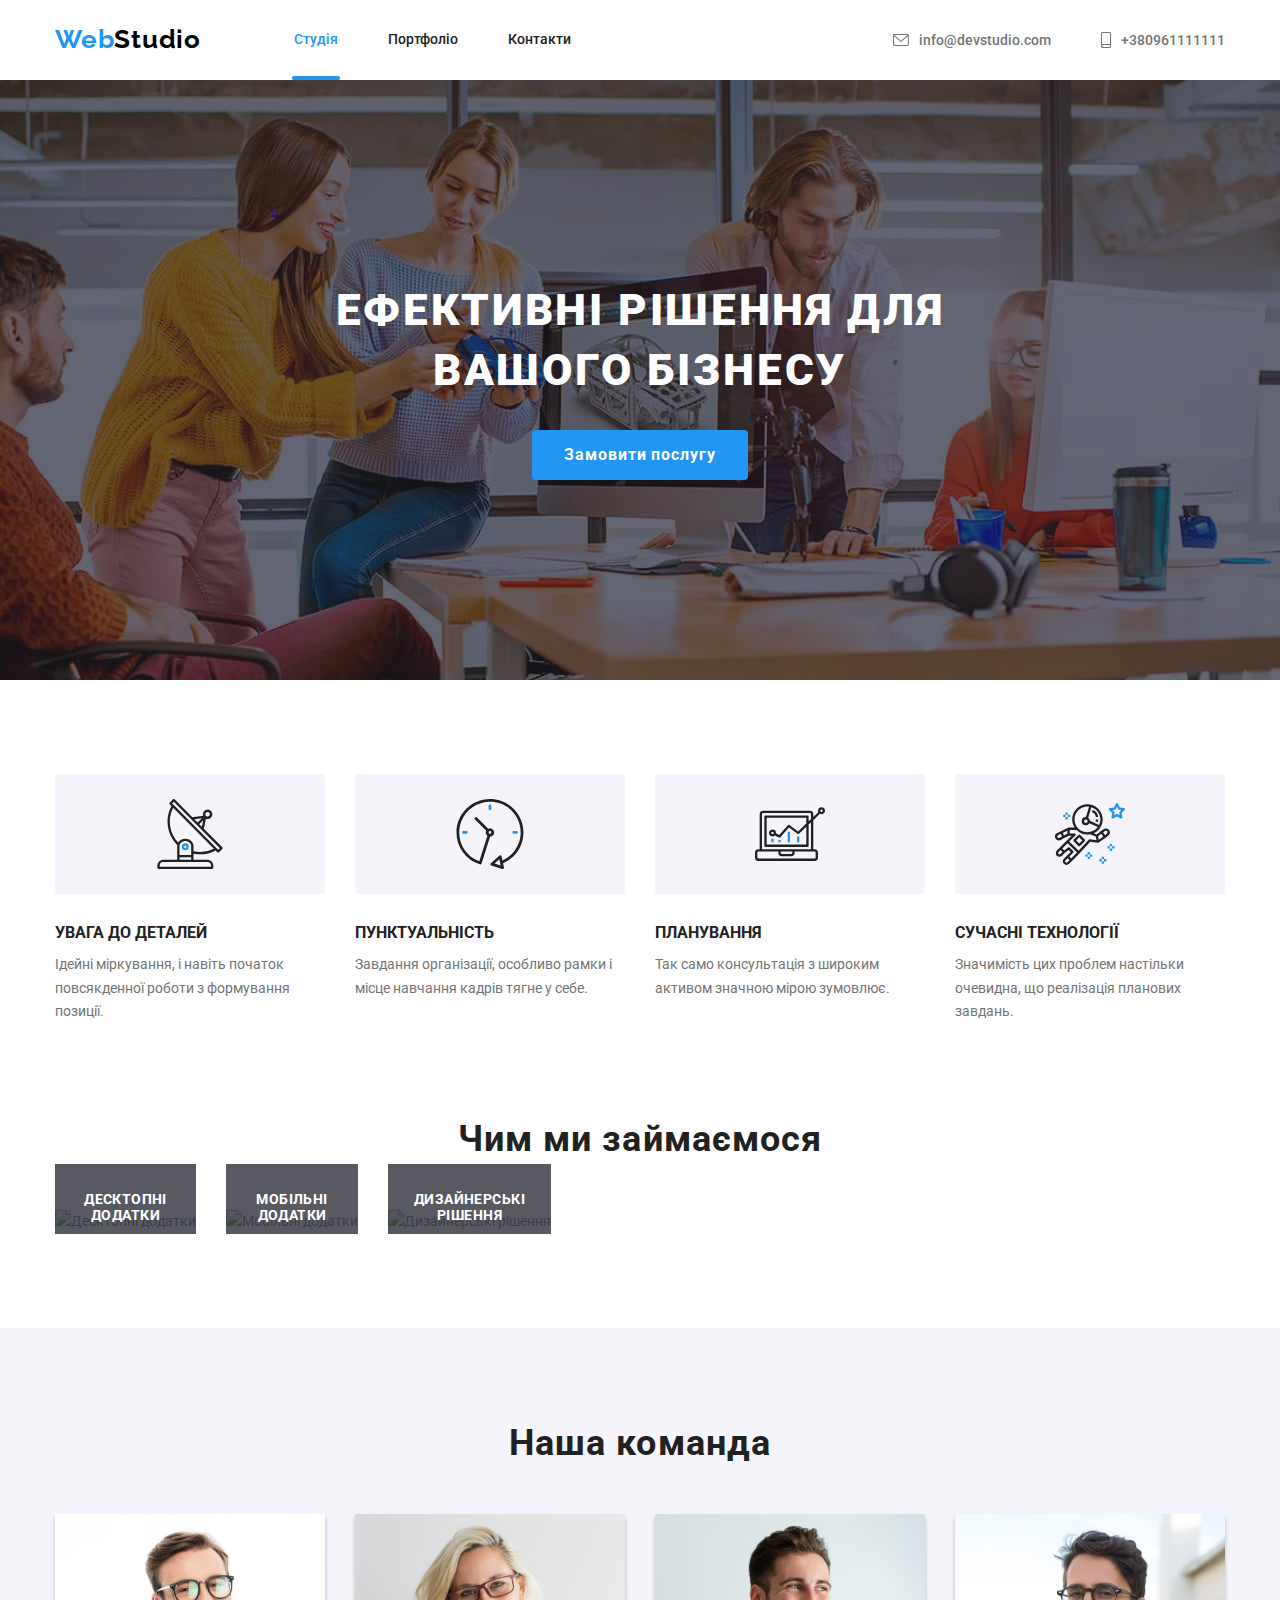
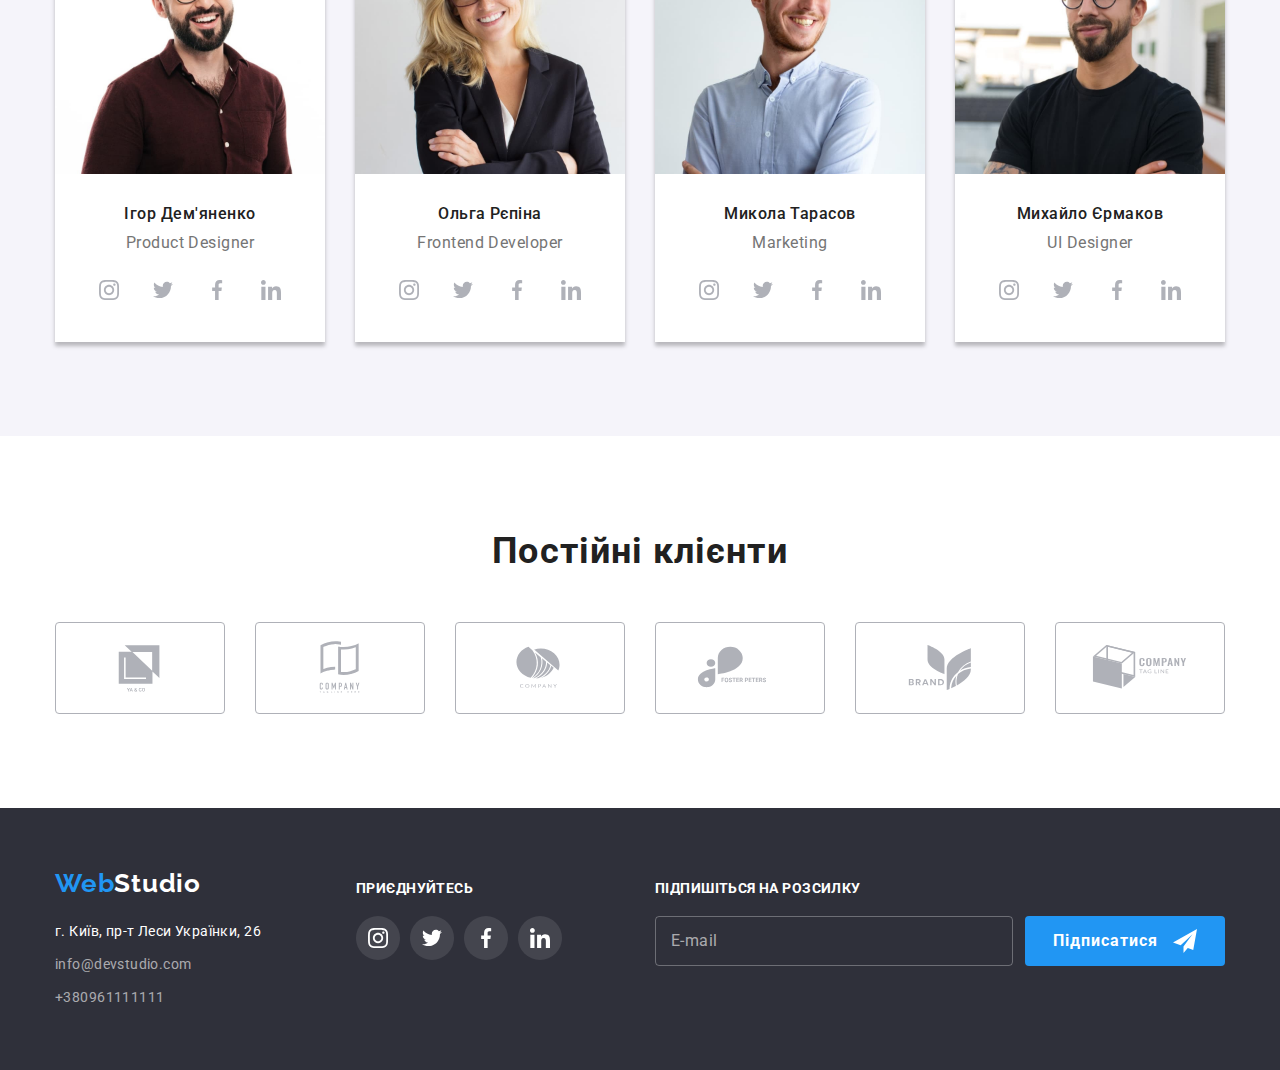
==== commit c0554854: "upg" ====
--- a/index.html
+++ b/index.html
@@ -456,7 +456,6 @@
             </ul>
     </div>
     </div>
-
     <form class="form-footer">
         <label for="mailing-futer" class="form-footer__title">Підпишіться на розсилку</label>
         <div class="form-footer__mailing">
--- a/css/main.min.css
+++ b/css/main.min.css
@@ -1 +1 @@
-:root{--primery--color:#757575;--title--color:#212121;--blac--color:#000000;--white--color:#FFFFFF;--blue--color:#2196F3;--btn--hover--color: #188ce8;--section--color:#2F303A;--body--bg--color:#F5F5F5;--card--bg--color:#EEEEEE;--section--bg--color:#F5F4FA;--icons--color: #AFB1B8;--logo--fonts:"Raleway", sans-serif;--primery--fonts:"Roboto", sans-serif}h1,h2,h3,h4,h5,h6,p{margin:0}ul{margin:0;padding:0}img{display:block;max-width:100%;width:100%;height:auto}body{margin:0;color:var(--primery--color);font-family:var(--primery--fonts);font-weight:400;font-size:14px;line-height:1.71}.logo{background:rgba(0,0,0,0);color:var(--blue--color);font-family:var(--logo--fonts);font-weight:700;font-size:24px;line-height:28px;letter-spacing:.03em}@media screen and (min-width: 1200px){.logo{font-size:26px;line-height:31px}}.link{text-decoration:none;outline:none}.list{margin:0;padding:0;list-style:none}.container{padding-left:15px;padding-right:15px;margin:0 auto;width:100%}@media screen and (min-width: 480px){.container{max-width:480px}}@media screen and (min-width: 768px){.container{max-width:768px}}@media screen and (min-width: 1200px){.container{max-width:1200px}}.section{padding-top:60px;padding-bottom:60px}@media screen and (min-width: 1200px){.section{padding-top:94px;padding-bottom:94px}}.btn{font-family:var(--primery--fonts);font-weight:700;font-size:16px;line-height:30px;letter-spacing:.06em;cursor:pointer;border:none;outline:none;border-radius:4px;-webkit-transition:background-color 250ms cubic-bezier(0.4, 0, 0.2, 1);transition:background-color 250ms cubic-bezier(0.4, 0, 0.2, 1)}.btn:hover,.btn:focus{background-color:var(--btn--hover--color)}.backdrop{position:fixed;top:0;width:100%;height:100%;background-color:rgba(0,0,0,.2);-webkit-transition:opacity 500ms linear,visibility 500ms linear;transition:opacity 500ms linear,visibility 500ms linear}.modal{position:absolute;top:50%;left:50%;padding:40px;width:320px;min-height:609px;background-color:var(--white--color);border-radius:4px;-webkit-box-shadow:0px 1px 3px rgba(0,0,0,.12),0px 1px 1px rgba(0,0,0,.14),0px 2px 1px rgba(0,0,0,.2);box-shadow:0px 1px 3px rgba(0,0,0,.12),0px 1px 1px rgba(0,0,0,.14),0px 2px 1px rgba(0,0,0,.2);-webkit-transform:translate(-50%, -50%) scale(1);transform:translate(-50%, -50%) scale(1);-webkit-transition:-webkit-transform 550ms linear;transition:-webkit-transform 550ms linear;transition:transform 550ms linear;transition:transform 550ms linear, -webkit-transform 550ms linear}@media screen and (min-width: 480px){.modal{width:450px}}@media screen and (min-width: 1200px){.modal{width:528px;min-height:581px}}.backdrop .is-hidden .modal{-webkit-transform:translate(-50%, -50%) scale(0);transform:translate(-50%, -50%) scale(0)}.modal-close{position:absolute;right:8px;top:8px;display:-webkit-box;display:-ms-flexbox;display:flex;-webkit-box-align:center;-ms-flex-align:center;align-items:center;-webkit-box-pack:center;-ms-flex-pack:center;justify-content:center;width:30px;height:30px;border:1px solid rgba(0,0,0,.1);border-radius:50%;background-color:rgba(0,0,0,0);fill:var(--blac--color);-webkit-box-shadow:0px 1px 3px 0px rgba(0,0,0,.12);box-shadow:0px 1px 3px 0px rgba(0,0,0,.12);cursor:pointer;-webkit-transition:background-color 250ms cubic-bezier(0.4, 0, 0.2, 1),fill 250ms cubic-bezier(0.4, 0, 0.2, 1);transition:background-color 250ms cubic-bezier(0.4, 0, 0.2, 1),fill 250ms cubic-bezier(0.4, 0, 0.2, 1)}.modal-close:hover,.modal-close:focus{background-color:var(--btn--hover--color);fill:var(--white--color)}.is-hidden{opacity:0;visibility:hidden;pointer-events:none}.modal-title{margin-bottom:12px;font-weight:700;font-size:20px;line-height:30px;text-align:center;letter-spacing:.03em;color:var(--title--color)}@media screen and (min-width: 1200px){.modal-title{line-height:23px}}.input-wrappe{position:relative;margin-bottom:10px}.input-label{margin-bottom:4px;font-size:12px;letter-spacing:.01em;line-height:14px;color:var(--primery--color)}.modal-input{padding-left:42px;padding-right:12px;width:100%;height:40px;outline:rgba(0,0,0,0);border:1px solid rgba(33,33,33,.2);border-radius:4px;background-color:rgba(0,0,0,0);cursor:pointer;-webkit-transition:border-color 250ms cubic-bezier(0.4, 0, 0.2, 1);transition:border-color 250ms cubic-bezier(0.4, 0, 0.2, 1)}.modal-input:focus{border-color:var(--blue--color)}.modal-icons{position:absolute;left:12px;top:50%;-webkit-transform:translateY(-50%);transform:translateY(-50%);fill:var(--title--color);-webkit-transition:fill 250ms cubic-bezier(0.4, 0, 0.2, 1);transition:fill 250ms cubic-bezier(0.4, 0, 0.2, 1)}.modal-input:focus+.modal-icons{fill:var(--blue--color)}.koment-label{margin-bottom:4px;font-weight:400;font-size:12px;line-height:14px;letter-spacing:.01em;color:var(--primery--color)}.modal-coment{margin-bottom:20px;padding:12px 16px;font-weight:400;font-size:12px;line-height:14px;letter-spacing:.01em;width:100%;height:120px;outline:rgba(0,0,0,0);border:1px solid rgba(33,33,33,.2);border-radius:4px;resize:none;cursor:pointer;-webkit-transition:border-color 250ms cubic-bezier(0.4, 0, 0.2, 1);transition:border-color 250ms cubic-bezier(0.4, 0, 0.2, 1)}.modal-coment::-webkit-input-placeholder{font-weight:400;font-size:12px;line-height:14px;letter-spacing:.01em;color:rgba(117,117,117,.5)}.modal-coment::-moz-placeholder{font-weight:400;font-size:12px;line-height:14px;letter-spacing:.01em;color:rgba(117,117,117,.5)}.modal-coment:-ms-input-placeholder{font-weight:400;font-size:12px;line-height:14px;letter-spacing:.01em;color:rgba(117,117,117,.5)}.modal-coment::-ms-input-placeholder{font-weight:400;font-size:12px;line-height:14px;letter-spacing:.01em;color:rgba(117,117,117,.5)}.modal-coment::placeholder{font-weight:400;font-size:12px;line-height:14px;letter-spacing:.01em;color:rgba(117,117,117,.5)}.modal-coment:focus{border-color:var(--blue--color)}.checkbox-text{display:-webkit-box;display:-ms-flexbox;display:flex;margin-bottom:30px;font-size:12px;line-height:14px;letter-spacing:.03em;-webkit-box-align:center;-ms-flex-align:center;align-items:center}.checkbox-text span{display:-webkit-box;display:-ms-flexbox;display:flex;-webkit-box-align:center;-ms-flex-align:center;align-items:center;-webkit-box-pack:center;-ms-flex-pack:center;justify-content:center;margin-right:7px;width:16px;height:15px;border:2px solid var(--title--color);border-radius:2px;fill:rgba(0,0,0,0);-webkit-transition:background-color 250ms cubic-bezier(0.4, 0, 0.2, 1),border 250ms cubic-bezier(0.4, 0, 0.2, 1),fill 250ms cubic-bezier(0.4, 0, 0.2, 1);transition:background-color 250ms cubic-bezier(0.4, 0, 0.2, 1),border 250ms cubic-bezier(0.4, 0, 0.2, 1),fill 250ms cubic-bezier(0.4, 0, 0.2, 1)}.input-check:checked+.checkbox-text span{background-color:var(--btn--hover--color);border:1px solid rgba(0,0,0,0);fill:var(--white--color)}.link-check{font-size:12px;line-height:14px;letter-spacing:.03em;color:var(--blue--color);-webkit-text-decoration-line:underline;text-decoration-line:underline}.modal-form-btn{display:block;margin:0 auto;padding:10px 52px;font-weight:700;font-size:16px;line-height:30px;letter-spacing:.06em;background-color:var(--blue--color);color:var(--white--color);cursor:pointer;border:none;border-radius:4px;-webkit-transition:background-color 250ms cubic-bezier(0.4, 0, 0.2, 1);transition:background-color 250ms cubic-bezier(0.4, 0, 0.2, 1)}.modal-form-btn:hover,.modal-form-btn:focus{background-color:var(--btn--hover--color)}.section__title{margin-top:0%;margin-bottom:50px;font-weight:700;font-size:28px;line-height:33px;letter-spacing:.03em;color:var(--title--color);text-align:center}@media screen and (min-width: 1200px){.section__title{font-size:36px;line-height:42px}}.header__portfollio{border-bottom:1px solid #ececec}.header__container{display:-webkit-box;display:-ms-flexbox;display:flex;-webkit-box-align:center;-ms-flex-align:center;align-items:center;-webkit-box-pack:justify;-ms-flex-pack:justify;justify-content:space-between;padding-top:10px;padding-bottom:10px}@media screen and (min-width: 768px){.header__container{padding-top:0;padding-bottom:0}}.logo__part{color:var(--blac--color)}.header__btn{display:-webkit-box;display:-ms-flexbox;display:flex;-webkit-box-align:center;-ms-flex-align:center;align-items:center;-webkit-box-pack:center;-ms-flex-pack:center;justify-content:center;cursor:pointer;border:none;outline:none;border-radius:4px;width:40px;height:40px;background-color:rgba(0,0,0,0);fill:var(--blac--color);-webkit-transition:fill 250ms cubic-bezier(0.4, 0, 0.2, 1);transition:fill 250ms cubic-bezier(0.4, 0, 0.2, 1)}.header__btn:hover,.header__btn:focus{fill:var(--btn--hover--color)}@media screen and (min-width: 768px){.header__btn{display:none}}.navigation__flex{display:none}@media screen and (min-width: 768px){.navigation__flex{display:-webkit-box;display:-ms-flexbox;display:flex;-webkit-box-align:center;-ms-flex-align:center;align-items:center}}.list__menu{display:none}@media screen and (min-width: 768px){.list__menu{display:-webkit-box;display:-ms-flexbox;display:flex;-webkit-box-align:center;-ms-flex-align:center;align-items:center;gap:50px}}.nav-item__link{display:none}@media screen and (min-width: 768px){.nav-item__link{position:relative;display:block;padding-top:32px;padding-bottom:32px;color:var(--title--color);font-weight:500;line-height:1.14;-webkit-transition:color 250ms cubic-bezier(0.4, 0, 0.2, 1);transition:color 250ms cubic-bezier(0.4, 0, 0.2, 1)}.nav-item__link:hover,.nav-item__link:focus{color:var(--blue--color)}.nav-item__link.current::after{display:block;position:absolute;bottom:0;left:0;content:"";width:100%;-webkit-transform:scaleX(1.1);transform:scaleX(1.1);height:4px;border-radius:2px;background-color:currentColor}}.current{color:var(--blue--color)}.address__flex{display:block}@media screen and (min-width: 1200px){.address__flex{display:-webkit-box;display:-ms-flexbox;display:flex;-webkit-box-align:center;-ms-flex-align:center;align-items:center;gap:50px}}.contact:not(:last-child){margin-bottom:10px}@media screen and (min-width: 1200px){.contact:not(:last-child){margin-bottom:0}}.contact__link{display:none}@media screen and (min-width: 768px){.contact__link{display:-webkit-box;display:-ms-flexbox;display:flex;color:var(--primery--color);font-weight:500;font-size:12px;line-height:14px;-webkit-box-align:center;-ms-flex-align:center;align-items:center;-webkit-transition:color 250ms cubic-bezier(0.4, 0, 0.2, 1);transition:color 250ms cubic-bezier(0.4, 0, 0.2, 1)}.contact__link:hover,.contact__link:focus{color:var(--blue--color)}}@media screen and (min-width: 1200px){.contact__link{font-size:14px;line-height:16px}}.contact__icons{margin-right:10px;fill:currentColor}.mob-menu{display:block;position:fixed;top:0;padding-top:48px;padding-bottom:48px;padding-left:40px;width:100vw;height:100vh;background-color:var(--white--color)}@media screen and (min-width: 768px){.mob-menu{display:none}}.mob-menu>.container-mob{max-width:480px;height:100%;display:-webkit-box;display:-ms-flexbox;display:flex;-webkit-box-orient:vertical;-webkit-box-direction:normal;-ms-flex-direction:column;flex-direction:column;-webkit-box-pack:justify;-ms-flex-pack:justify;justify-content:space-between;overflow:auto}.mob-btn-close{position:absolute;right:15px;top:10px;display:-webkit-box;display:-ms-flexbox;display:flex;-webkit-box-align:center;-ms-flex-align:center;align-items:center;-webkit-box-pack:center;-ms-flex-pack:center;justify-content:center;padding-left:9px;padding-right:9px;width:40px;height:40px;border:none;outline:none;border-radius:4px;background-color:rgba(0,0,0,0);cursor:pointer;fill:var(--blac--color);-webkit-transition:fill 250ms cubic-bezier(0.4, 0, 0.2, 1);transition:fill 250ms cubic-bezier(0.4, 0, 0.2, 1)}.mob-btn-close:hover,.mob-btn-close:focus{fill:var(--btn--hover--color)}.mob-item:not(:last-child){margin-bottom:32px}.mob-item__link{font-weight:500;font-size:40px;line-height:47px;letter-spacing:.02em;color:var(--title--color);-webkit-transition:color 250ms cubic-bezier(0.4, 0, 0.2, 1);transition:color 250ms cubic-bezier(0.4, 0, 0.2, 1)}.mob-item__link:hover,.mob-item__link:focus{color:var(--blue--color)}.contact-mob-menu{display:-webkit-box;display:-ms-flexbox;display:flex;-webkit-box-orient:vertical;-webkit-box-direction:normal;-ms-flex-direction:column;flex-direction:column;-webkit-box-pack:end;-ms-flex-pack:end;justify-content:end}.address-mob{margin-bottom:64px}.contact-mob__link{display:block;margin-bottom:32px;font-weight:500;font-size:34px;line-height:40px;letter-spacing:.02em;color:var(--blue--color)}.contact-mail__link{font-weight:500;font-size:24px;line-height:28px;letter-spacing:.02em;color:var(--primery--color)}.soc-mob-menu{display:-webkit-box;display:-ms-flexbox;display:flex;-webkit-box-align:center;-ms-flex-align:center;align-items:center;gap:20px}.soc-mob:not(:last-child){padding-right:10px;border-right-width:1px;border-right-style:solid;border-right-color:rgba(33,33,33,.2)}.soc-mob-link{font-weight:500;font-size:18px;line-height:22px;letter-spacing:.02em;color:var(--blue--color)}.hero__section{max-width:100%;height:400px;margin-left:auto;margin-right:auto;padding-top:118px;padding-bottom:118px;text-align:center;background:var(--section--color);background-image:-webkit-gradient(linear, left top, left bottom, from(rgba(47, 48, 58, 0.4)), to(rgba(47, 48, 58, 0.4))),url(../images/fon_hero-mob.jpg);background-image:linear-gradient(rgba(47, 48, 58, 0.4), rgba(47, 48, 58, 0.4)),url(../images/fon_hero-mob.jpg);background-repeat:no-repeat;background-position:center;background-size:cover}@media(min-device-pixel-ratio: 2),(-webkit-min-device-pixel-ratio: 2),(min-resolution: 192dpi),(min-resolution: 2dppx){.hero__section{background-image:-webkit-gradient(linear, left top, left bottom, from(rgba(47, 48, 58, 0.4)), to(rgba(47, 48, 58, 0.4))),url(../images/fon-hero-mob-2x.jpg);background-image:linear-gradient(rgba(47, 48, 58, 0.4), rgba(47, 48, 58, 0.4)),url(../images/fon-hero-mob-2x.jpg)}}@media screen and (min-width: 480px){.hero__section{background-image:-webkit-gradient(linear, left top, left bottom, from(rgba(47, 48, 58, 0.4)), to(rgba(47, 48, 58, 0.4))),url(../images/fon_hero-tab.jpg);background-image:linear-gradient(rgba(47, 48, 58, 0.4), rgba(47, 48, 58, 0.4)),url(../images/fon_hero-tab.jpg)}}@media screen and (min-width: 480px)and (min-device-pixel-ratio: 2),screen and (min-width: 480px)and (-webkit-min-device-pixel-ratio: 2),screen and (min-width: 480px)and (min-resolution: 192dpi),screen and (min-width: 480px)and (min-resolution: 2dppx){.hero__section{background-image:-webkit-gradient(linear, left top, left bottom, from(rgba(47, 48, 58, 0.4)), to(rgba(47, 48, 58, 0.4))),url(../images/fon-hero-tab-2x.jpg);background-image:linear-gradient(rgba(47, 48, 58, 0.4), rgba(47, 48, 58, 0.4)),url(../images/fon-hero-tab-2x.jpg)}}@media screen and (min-width: 768px){.hero__section{background-image:-webkit-gradient(linear, left top, left bottom, from(rgba(47, 48, 58, 0.4)), to(rgba(47, 48, 58, 0.4))),url(../images/fon_hero.jpg);background-image:linear-gradient(rgba(47, 48, 58, 0.4), rgba(47, 48, 58, 0.4)),url(../images/fon_hero.jpg)}}@media screen and (min-width: 768px)and (min-device-pixel-ratio: 2),screen and (min-width: 768px)and (-webkit-min-device-pixel-ratio: 2),screen and (min-width: 768px)and (min-resolution: 192dpi),screen and (min-width: 768px)and (min-resolution: 2dppx){.hero__section{background-image:-webkit-gradient(linear, left top, left bottom, from(rgba(47, 48, 58, 0.4)), to(rgba(47, 48, 58, 0.4))),url(../images/fon-hero-2x.jpg);background-image:linear-gradient(rgba(47, 48, 58, 0.4), rgba(47, 48, 58, 0.4)),url(../images/fon-hero-2x.jpg)}}@media screen and (min-width: 1200px){.hero__section{height:600px;padding-top:200px;padding-bottom:200px}}.hero__title{margin:0 auto;color:var(--white--color);width:300px;font-weight:900;font-size:26px;line-height:42px;letter-spacing:.06em;text-transform:uppercase}@media screen and (min-width: 480px){.hero__title{width:360px}}@media screen and (min-width: 1200px){.hero__title{width:696px;font-size:44px;line-height:60px}}.hero__button{display:inline-block;margin-top:30px;background-color:var(--blue--color);color:var(--white--color);padding:10px 24px;min-width:200px}@media screen and (min-width: 1200px){.hero__button{padding:10px 32px;min-width:216px}}@media screen and (min-width: 1200px){.section__skills{padding-bottom:0}}.skills__flex{display:-webkit-box;display:-ms-flexbox;display:flex;-ms-flex-wrap:wrap;flex-wrap:wrap;gap:30px}.skills__item{width:100%}@media screen and (min-width: 768px){.skills__item{width:calc((100% - 30px)/2)}}@media screen and (min-width: 1200px){.skills__item{width:calc((100% - 90px)/4)}}.skills__item::before{display:block;content:"";height:120px;background-size:70px 70px;background-repeat:no-repeat;background-position:center;background-color:var(--section--bg--color);border-radius:4px}.skills__icon-antenna::before{background-image:url(../images/antenna.svg)}.skills__icon-clock::before{background-image:url(../images/clock.svg)}.skills__icon-diagram::before{background-image:url(../images/diagram.svg)}.skills__icon-astronaut::before{background-image:url(../images/astronaut.svg)}.skills__title{margin-top:30px;margin-bottom:10px;font-weight:700;line-height:1.14;color:var(--title--color);text-align:center}@media screen and (min-width: 768px){.skills__title{text-align:left}}@media screen and (min-width: 1200px){.skills__title{text-align:left}}.skills__p{margin-top:0%;margin-bottom:0%}.work{display:none}@media screen and (min-width: 1200px){.work{display:block}}.work__flex{display:-webkit-box;display:-ms-flexbox;display:flex;gap:30px}.work__item{position:relative;display:block}.work__koment{position:absolute;bottom:0px;padding:27px 0;width:100%;height:70px;background-color:rgba(47,48,58,.8);font-weight:700;font-size:14px;line-height:16px;text-align:center;letter-spacing:.03em;text-transform:uppercase;color:var(--white--color)}.team{background:var(--section--bg--color)}.team__flex{display:-webkit-box;display:-ms-flexbox;display:flex;-ms-flex-wrap:wrap;flex-wrap:wrap;-webkit-box-pack:center;-ms-flex-pack:center;justify-content:center;gap:30px}.team__li{background:var(--white--color);width:100%;text-align:center;-webkit-box-shadow:0px 4px 4px 0px rgba(0,0,0,.25);box-shadow:0px 4px 4px 0px rgba(0,0,0,.25);width:100%}@media screen and (min-width: 768px){.team__li{width:calc((100% - 30px)/2)}}@media screen and (min-width: 1200px){.team__li{width:calc((100% - 90px)/4)}}.team__name{padding:30px 0px}.team__title{margin-bottom:10px;font-weight:500;font-size:16px;line-height:19px;letter-spacing:.03em;color:var(--title--color)}.team__office{margin-bottom:16px;font-size:16px;letter-spacing:.03em;line-height:19px}.team__soc-list{display:-webkit-box;display:-ms-flexbox;display:flex;-webkit-box-pack:center;-ms-flex-pack:center;justify-content:center;gap:10px}.team__soc-item{width:44px;height:44px}.team__soc-link{display:-webkit-box;display:-ms-flexbox;display:flex;-webkit-box-align:center;-ms-flex-align:center;align-items:center;-webkit-box-pack:center;-ms-flex-pack:center;justify-content:center;width:100%;height:100%;background:rgba(0,0,0,0);border-radius:50%;color:var(--icons--color);-webkit-transition:background-color 250ms cubic-bezier(0.4, 0, 0.2, 1),color 250ms cubic-bezier(0.4, 0, 0.2, 1);transition:background-color 250ms cubic-bezier(0.4, 0, 0.2, 1),color 250ms cubic-bezier(0.4, 0, 0.2, 1)}.team__soc-link:hover,.team__soc-link:focus{background-color:var(--blue--color);color:var(--white--color)}.team__soc-icons{fill:currentColor}.client__list{display:-webkit-box;display:-ms-flexbox;display:flex;-ms-flex-wrap:wrap;flex-wrap:wrap;-webkit-box-pack:center;-ms-flex-pack:center;justify-content:center;gap:30px}.client__logo{width:calc((100% - 30px)/2);height:92px}@media screen and (min-width: 768px){.client__logo{width:calc((100% - 60px)/3)}}@media screen and (min-width: 1200px){.client__logo{width:calc((100% - 150px)/6)}}.client__logo-link{display:-webkit-box;display:-ms-flexbox;display:flex;-webkit-box-align:center;-ms-flex-align:center;align-items:center;-webkit-box-pack:center;-ms-flex-pack:center;justify-content:center;width:100%;height:100%;background:rgba(0,0,0,0);color:var(--icons--color);border:1px solid var(--icons--color);border-radius:4px;-webkit-transition:border-color 250ms cubic-bezier(0.4, 0, 0.2, 1),color 250ms cubic-bezier(0.4, 0, 0.2, 1);transition:border-color 250ms cubic-bezier(0.4, 0, 0.2, 1),color 250ms cubic-bezier(0.4, 0, 0.2, 1)}.client__logo-link:hover,.client__logo-link:focus{border-color:var(--blue--color);color:var(--blue--color)}.client__logo-icons{fill:currentColor}.footer__section{background:var(--section--color);margin:0;text-align:center}@media screen and (min-width: 1200px){.footer__section{text-align:left}}.container__footer{padding-top:60px;padding-bottom:60px}@media screen and (min-width: 1200px){.container__footer{display:-webkit-box;display:-ms-flexbox;display:flex}}@media screen and (min-width: 768px){.footer__tab{display:-webkit-box;display:-ms-flexbox;display:flex;-webkit-box-pack:center;-ms-flex-pack:center;justify-content:center}}@media screen and (min-width: 768px){.footer__contact{margin-right:165px}}@media screen and (min-width: 1200px){.footer__contact{margin-right:70px}}.footer__logo{color:var(--white--color)}.footer__address{margin-top:20px;font-style:normal}.address__li:not(:last-child){margin-bottom:8px}@media screen and (min-width: 1200px){.address__li:not(:last-child){margin-bottom:9px;min-width:231px}}.address__link{font-style:normal;letter-spacing:.03em;color:var(--white--color);outline:none;-webkit-transition:color 250ms cubic-bezier(0.4, 0, 0.2, 1);transition:color 250ms cubic-bezier(0.4, 0, 0.2, 1)}.address__link:hover,.address__link:focus{color:var(--blue--color)}.address__color{color:rgba(255,255,255,.6)}.footer-soc__title{margin-top:60px;margin-bottom:20px;font-weight:700;font-size:14px;line-height:16px;letter-spacing:.03em;text-transform:uppercase;color:var(--white--color)}@media screen and (min-width: 768px){.footer-soc__title{margin-top:5px}}@media screen and (min-width: 1200px){.footer-soc__title{margin-top:0;padding-top:12px}}.footer-soc__list{display:-webkit-box;display:-ms-flexbox;display:flex;-webkit-box-pack:center;-ms-flex-pack:center;justify-content:center;gap:10px}.footer-soc__item{width:44px;height:44px}.footer-soc__link{display:-webkit-box;display:-ms-flexbox;display:flex;-webkit-box-align:center;-ms-flex-align:center;align-items:center;-webkit-box-pack:center;-ms-flex-pack:center;justify-content:center;width:100%;height:100%;background:rgba(255,255,255,.1);border-radius:50%;-webkit-transition:background-color 250ms cubic-bezier(0.4, 0, 0.2, 1);transition:background-color 250ms cubic-bezier(0.4, 0, 0.2, 1)}.footer-soc__link:hover,.footer-soc__link:focus{background-color:var(--blue--color)}.footer-soc__icons{fill:var(--white--color)}@media screen and (min-width: 1200px){.form-footer{margin-left:93px;padding-top:12px}}.form-footer__title{display:block;margin-top:60px;margin-bottom:20px;font-weight:700;font-size:14px;line-height:16px;letter-spacing:.03em;text-transform:uppercase;color:var(--white--color)}@media screen and (min-width: 1200px){.form-footer__title{margin-top:0}}@media screen and (min-width: 1200px){.form-footer__mailing{display:-webkit-box;display:-ms-flexbox;display:flex}}.form-footer__input{margin-bottom:20px;padding-right:15px;padding-left:15px;width:100%;height:50px;outline:none;background-color:rgba(0,0,0,0);color:var(--white--color);border-radius:4px;border:1px solid rgba(255,255,255,.3);cursor:pointer;-webkit-transition:border-color 250ms cubic-bezier(0.4, 0, 0.2, 1);transition:border-color 250ms cubic-bezier(0.4, 0, 0.2, 1)}.form-footer__input:focus{border-color:var(--btn--hover--color)}.form-footer__input::-webkit-input-placeholder{font-weight:400;font-size:16px;line-height:20px;letter-spacing:.03em;color:rgba(255,255,255,.6)}.form-footer__input::-moz-placeholder{font-weight:400;font-size:16px;line-height:20px;letter-spacing:.03em;color:rgba(255,255,255,.6)}.form-footer__input:-ms-input-placeholder{font-weight:400;font-size:16px;line-height:20px;letter-spacing:.03em;color:rgba(255,255,255,.6)}.form-footer__input::-ms-input-placeholder{font-weight:400;font-size:16px;line-height:20px;letter-spacing:.03em;color:rgba(255,255,255,.6)}.form-footer__input::placeholder{font-weight:400;font-size:16px;line-height:20px;letter-spacing:.03em;color:rgba(255,255,255,.6)}@media screen and (min-width: 1200px){.form-footer__input{margin-bottom:0;margin-right:12px;width:358px}}.form-footer__btn{display:-webkit-box;display:-ms-flexbox;display:flex;-webkit-box-align:center;-ms-flex-align:center;align-items:center;text-align:center;-webkit-box-pack:justify;-ms-flex-pack:justify;justify-content:space-between;width:200px;margin:0 auto;padding:10px 28px;font-style:normal;background-color:var(--blue--color);color:var(--white--color)}@media screen and (min-width: 1200px){.form-footer__btn{margin:0}}.form-footer__btn .form-footer__-btn-icons{fill:currentColor}.list-btn{display:-webkit-box;display:-ms-flexbox;display:flex;-ms-flex-wrap:wrap;flex-wrap:wrap;-webkit-box-pack:center;-ms-flex-pack:center;justify-content:center;gap:8px;margin-bottom:50px}.btn-filter{padding:6px 22px;font-family:var(--primery--fonts);font-weight:500;font-size:16px;line-height:1.16;letter-spacing:.03em;text-align:center;color:var(--title--color);border:none;outline:none;border-radius:4px;cursor:pointer;-webkit-transition:background-color 250ms cubic-bezier(0.4, 0, 0.2, 1),color 250ms cubic-bezier(0.4, 0, 0.2, 1),-webkit-box-shadow 250ms cubic-bezier(0.4, 0, 0.2, 1);transition:background-color 250ms cubic-bezier(0.4, 0, 0.2, 1),color 250ms cubic-bezier(0.4, 0, 0.2, 1),-webkit-box-shadow 250ms cubic-bezier(0.4, 0, 0.2, 1);transition:background-color 250ms cubic-bezier(0.4, 0, 0.2, 1),color 250ms cubic-bezier(0.4, 0, 0.2, 1),box-shadow 250ms cubic-bezier(0.4, 0, 0.2, 1);transition:background-color 250ms cubic-bezier(0.4, 0, 0.2, 1),color 250ms cubic-bezier(0.4, 0, 0.2, 1),box-shadow 250ms cubic-bezier(0.4, 0, 0.2, 1),-webkit-box-shadow 250ms cubic-bezier(0.4, 0, 0.2, 1)}.btn-filter:hover,.btn-filter:focus{background:var(--blue--color);color:var(--white--color);-webkit-box-shadow:0px 4px 4px 0px rgba(0,0,0,.25);box-shadow:0px 4px 4px 0px rgba(0,0,0,.25)}.wrap-flex{display:-webkit-box;display:-ms-flexbox;display:flex;-ms-flex-wrap:wrap;flex-wrap:wrap;gap:30px}.li-project{position:relative;overflow:hidden;width:100%;-webkit-transition:-webkit-box-shadow 250ms cubic-bezier(0.4, 0, 0.2, 1);transition:-webkit-box-shadow 250ms cubic-bezier(0.4, 0, 0.2, 1);transition:box-shadow 250ms cubic-bezier(0.4, 0, 0.2, 1);transition:box-shadow 250ms cubic-bezier(0.4, 0, 0.2, 1), -webkit-box-shadow 250ms cubic-bezier(0.4, 0, 0.2, 1)}.li-project:hover,.li-project:focus{-webkit-box-shadow:0px 4px 4px 0px rgba(0,0,0,.25);box-shadow:0px 4px 4px 0px rgba(0,0,0,.25)}@media screen and (min-width: 768px){.li-project{width:calc((100% - 30px)/2)}}@media screen and (min-width: 1200px){.li-project{width:calc((100% - 90px)/3)}}.wrap-card{border-left:1px solid var(--card--bg--color);border-bottom:1px solid var(--card--bg--color);border-right:1px solid var(--card--bg--color);padding:20px 24px}.card{text-decoration:none}.title-card{margin-top:0px;margin-bottom:4px;font-weight:700;font-size:18px;line-height:36;letter-spacing:.06em;color:var(--title--color)}.p-card{margin-top:0px;margin-bottom:0px;font-size:16px;line-height:30px;letter-spacing:.03em;color:var(--primery--color)}.box{position:relative;overflow:hidden;width:100%}@media screen and (min-width: 768px){.box{width:calc((100% - 30px)/2)}}@media screen and (min-width: 1200px){.box{width:calc((100% - 90px)/3)}}.overlay{position:absolute;top:0;left:0;width:100%;height:100%;background-color:rgba(33,150,243,.9);-webkit-transform:translatey(100%);transform:translatey(100%);-webkit-transition:-webkit-transform 250ms cubic-bezier(0.4, 0, 0.2, 1);transition:-webkit-transform 250ms cubic-bezier(0.4, 0, 0.2, 1);transition:transform 250ms cubic-bezier(0.4, 0, 0.2, 1);transition:transform 250ms cubic-bezier(0.4, 0, 0.2, 1), -webkit-transform 250ms cubic-bezier(0.4, 0, 0.2, 1);padding:77px 24px;font-size:18px;line-height:28px;letter-spacing:.03em;color:var(--white--color)}.li-project:hover .overlay,.li-project:focus .overlay{-webkit-transform:translatey(0);transform:translatey(0)}@media screen and (min-width: 768px){.overlay{padding:49px 24px}}@media screen and (min-width: 1200px){.overlay{padding:63px 24px}}/*# sourceMappingURL=main.min.css.map */+:root{--primery--color:#757575;--title--color:#212121;--blac--color:#000000;--white--color:#FFFFFF;--blue--color:#2196F3;--btn--hover--color: #188ce8;--section--color:#2F303A;--body--bg--color:#F5F5F5;--card--bg--color:#EEEEEE;--section--bg--color:#F5F4FA;--icons--color: #AFB1B8;--logo--fonts:"Raleway", sans-serif;--primery--fonts:"Roboto", sans-serif}h1,h2,h3,h4,h5,h6,p{margin:0}ul{margin:0;padding:0}img{display:block;max-width:100%;width:100%;height:auto}body{margin:0;color:var(--primery--color);font-family:var(--primery--fonts);font-weight:400;font-size:14px;line-height:1.71}.no-sroll{overflow:hidden}.logo{background:rgba(0,0,0,0);color:var(--blue--color);font-family:var(--logo--fonts);font-weight:700;font-size:24px;line-height:28px;letter-spacing:.03em}@media screen and (min-width: 1200px){.logo{font-size:26px;line-height:31px}}.link{text-decoration:none;outline:none}.list{margin:0;padding:0;list-style:none}.container{padding-left:15px;padding-right:15px;margin:0 auto;width:100%}@media screen and (min-width: 480px){.container{max-width:480px}}@media screen and (min-width: 768px){.container{max-width:768px}}@media screen and (min-width: 1200px){.container{max-width:1200px}}.section{padding-top:60px;padding-bottom:60px}@media screen and (min-width: 1200px){.section{padding-top:94px;padding-bottom:94px}}.btn{font-family:var(--primery--fonts);font-weight:700;font-size:16px;line-height:30px;letter-spacing:.06em;cursor:pointer;border:none;outline:none;border-radius:4px;-webkit-transition:background-color 250ms cubic-bezier(0.4, 0, 0.2, 1);transition:background-color 250ms cubic-bezier(0.4, 0, 0.2, 1)}.btn:hover,.btn:focus{background-color:var(--btn--hover--color)}.backdrop{position:fixed;top:0;width:100%;height:100%;background-color:rgba(0,0,0,.2);-webkit-transition:opacity 500ms linear,visibility 500ms linear;transition:opacity 500ms linear,visibility 500ms linear}.modal{position:absolute;top:50%;left:50%;padding:40px;width:90%;min-height:609px;background-color:var(--white--color);border-radius:4px;-webkit-box-shadow:0px 1px 3px rgba(0,0,0,.12),0px 1px 1px rgba(0,0,0,.14),0px 2px 1px rgba(0,0,0,.2);box-shadow:0px 1px 3px rgba(0,0,0,.12),0px 1px 1px rgba(0,0,0,.14),0px 2px 1px rgba(0,0,0,.2);-webkit-transform:translate(-50%, -50%) scale(1);transform:translate(-50%, -50%) scale(1);-webkit-transition:-webkit-transform 550ms linear;transition:-webkit-transform 550ms linear;transition:transform 550ms linear;transition:transform 550ms linear, -webkit-transform 550ms linear}@media screen and (min-width: 480px){.modal{width:450px}}@media screen and (min-width: 1200px){.modal{width:528px;min-height:581px}}.backdrop .is-hidden .modal{-webkit-transform:translate(-50%, -50%) scale(0);transform:translate(-50%, -50%) scale(0)}.modal-close{position:absolute;right:8px;top:8px;display:-webkit-box;display:-ms-flexbox;display:flex;-webkit-box-align:center;-ms-flex-align:center;align-items:center;-webkit-box-pack:center;-ms-flex-pack:center;justify-content:center;width:30px;height:30px;border:1px solid rgba(0,0,0,.1);border-radius:50%;background-color:rgba(0,0,0,0);fill:var(--blac--color);-webkit-box-shadow:0px 1px 3px 0px rgba(0,0,0,.12);box-shadow:0px 1px 3px 0px rgba(0,0,0,.12);cursor:pointer;-webkit-transition:background-color 250ms cubic-bezier(0.4, 0, 0.2, 1),fill 250ms cubic-bezier(0.4, 0, 0.2, 1);transition:background-color 250ms cubic-bezier(0.4, 0, 0.2, 1),fill 250ms cubic-bezier(0.4, 0, 0.2, 1)}.modal-close:hover,.modal-close:focus{background-color:var(--btn--hover--color);fill:var(--white--color)}.is-hidden{opacity:0;visibility:hidden;pointer-events:none}.modal-title{margin-bottom:12px;font-weight:700;font-size:20px;line-height:30px;text-align:center;letter-spacing:.03em;color:var(--title--color)}@media screen and (min-width: 1200px){.modal-title{line-height:23px}}.input-wrappe{position:relative;margin-bottom:10px}.input-label{margin-bottom:4px;font-size:12px;letter-spacing:.01em;line-height:14px;color:var(--primery--color)}.modal-input{padding-left:42px;padding-right:12px;width:100%;height:40px;outline:rgba(0,0,0,0);border:1px solid rgba(33,33,33,.2);border-radius:4px;background-color:rgba(0,0,0,0);cursor:pointer;-webkit-transition:border-color 250ms cubic-bezier(0.4, 0, 0.2, 1);transition:border-color 250ms cubic-bezier(0.4, 0, 0.2, 1)}.modal-input:focus{border-color:var(--blue--color)}.modal-icons{position:absolute;left:12px;top:50%;-webkit-transform:translateY(-50%);transform:translateY(-50%);fill:var(--title--color);-webkit-transition:fill 250ms cubic-bezier(0.4, 0, 0.2, 1);transition:fill 250ms cubic-bezier(0.4, 0, 0.2, 1)}.modal-input:focus+.modal-icons{fill:var(--blue--color)}.koment-label{margin-bottom:4px;font-weight:400;font-size:12px;line-height:14px;letter-spacing:.01em;color:var(--primery--color)}.modal-coment{margin-bottom:20px;padding:12px 16px;font-weight:400;font-size:12px;line-height:14px;letter-spacing:.01em;width:100%;height:120px;outline:rgba(0,0,0,0);border:1px solid rgba(33,33,33,.2);border-radius:4px;resize:none;cursor:pointer;-webkit-transition:border-color 250ms cubic-bezier(0.4, 0, 0.2, 1);transition:border-color 250ms cubic-bezier(0.4, 0, 0.2, 1)}.modal-coment::-webkit-input-placeholder{font-weight:400;font-size:12px;line-height:14px;letter-spacing:.01em;color:rgba(117,117,117,.5)}.modal-coment::-moz-placeholder{font-weight:400;font-size:12px;line-height:14px;letter-spacing:.01em;color:rgba(117,117,117,.5)}.modal-coment:-ms-input-placeholder{font-weight:400;font-size:12px;line-height:14px;letter-spacing:.01em;color:rgba(117,117,117,.5)}.modal-coment::-ms-input-placeholder{font-weight:400;font-size:12px;line-height:14px;letter-spacing:.01em;color:rgba(117,117,117,.5)}.modal-coment::placeholder{font-weight:400;font-size:12px;line-height:14px;letter-spacing:.01em;color:rgba(117,117,117,.5)}.modal-coment:focus{border-color:var(--blue--color)}.checkbox-text{display:-webkit-box;display:-ms-flexbox;display:flex;margin-bottom:30px;font-size:12px;line-height:14px;letter-spacing:.03em;-webkit-box-align:center;-ms-flex-align:center;align-items:center}.checkbox-text span{display:-webkit-box;display:-ms-flexbox;display:flex;-webkit-box-align:center;-ms-flex-align:center;align-items:center;-webkit-box-pack:center;-ms-flex-pack:center;justify-content:center;margin-right:7px;width:16px;height:15px;border:2px solid var(--title--color);border-radius:2px;fill:rgba(0,0,0,0);-webkit-transition:background-color 250ms cubic-bezier(0.4, 0, 0.2, 1),border 250ms cubic-bezier(0.4, 0, 0.2, 1),fill 250ms cubic-bezier(0.4, 0, 0.2, 1);transition:background-color 250ms cubic-bezier(0.4, 0, 0.2, 1),border 250ms cubic-bezier(0.4, 0, 0.2, 1),fill 250ms cubic-bezier(0.4, 0, 0.2, 1)}.input-check:checked+.checkbox-text span{background-color:var(--btn--hover--color);border:1px solid rgba(0,0,0,0);fill:var(--white--color)}.link-check{font-size:12px;line-height:14px;letter-spacing:.03em;color:var(--blue--color);-webkit-text-decoration-line:underline;text-decoration-line:underline}.modal-form-btn{display:block;margin:0 auto;padding:10px 52px;font-weight:700;font-size:16px;line-height:30px;letter-spacing:.06em;background-color:var(--blue--color);color:var(--white--color);cursor:pointer;border:none;border-radius:4px;-webkit-transition:background-color 250ms cubic-bezier(0.4, 0, 0.2, 1);transition:background-color 250ms cubic-bezier(0.4, 0, 0.2, 1)}.modal-form-btn:hover,.modal-form-btn:focus{background-color:var(--btn--hover--color)}.section__title{margin-top:0%;margin-bottom:50px;font-weight:700;font-size:28px;line-height:33px;letter-spacing:.03em;color:var(--title--color);text-align:center}@media screen and (min-width: 1200px){.section__title{font-size:36px;line-height:42px}}.header__portfollio{border-bottom:1px solid #ececec}.header__container{display:-webkit-box;display:-ms-flexbox;display:flex;-webkit-box-align:center;-ms-flex-align:center;align-items:center;-webkit-box-pack:justify;-ms-flex-pack:justify;justify-content:space-between;padding-top:10px;padding-bottom:10px}@media screen and (min-width: 768px){.header__container{padding-top:0;padding-bottom:0}}@media screen and (min-width: 1200px){.header__container{-webkit-box-pack:start;-ms-flex-pack:start;justify-content:start}}.logo__part{color:var(--blac--color)}.header__btn{display:-webkit-box;display:-ms-flexbox;display:flex;-webkit-box-align:center;-ms-flex-align:center;align-items:center;-webkit-box-pack:center;-ms-flex-pack:center;justify-content:center;cursor:pointer;border:none;outline:none;border-radius:4px;width:40px;height:40px;background-color:rgba(0,0,0,0);fill:var(--blac--color);-webkit-transition:fill 250ms cubic-bezier(0.4, 0, 0.2, 1);transition:fill 250ms cubic-bezier(0.4, 0, 0.2, 1)}.header__btn:hover,.header__btn:focus{fill:var(--btn--hover--color)}@media screen and (min-width: 768px){.header__btn{display:none}}.navigation__flex{display:none}@media screen and (min-width: 768px){.navigation__flex{display:-webkit-box;display:-ms-flexbox;display:flex;-webkit-box-align:center;-ms-flex-align:center;align-items:center}}@media screen and (min-width: 1200px){.navigation__flex{margin-left:93px;margin-right:auto}}.list__menu{display:none}@media screen and (min-width: 768px){.list__menu{display:-webkit-box;display:-ms-flexbox;display:flex;-webkit-box-align:center;-ms-flex-align:center;align-items:center;gap:50px}}.nav-item__link{display:none}@media screen and (min-width: 768px){.nav-item__link{position:relative;display:block;padding-top:32px;padding-bottom:32px;color:var(--title--color);font-weight:500;line-height:1.14;-webkit-transition:color 250ms cubic-bezier(0.4, 0, 0.2, 1);transition:color 250ms cubic-bezier(0.4, 0, 0.2, 1)}.nav-item__link:hover,.nav-item__link:focus{color:var(--blue--color)}.nav-item__link.current::after{display:block;position:absolute;bottom:0;left:0;content:"";width:100%;-webkit-transform:scaleX(1.1);transform:scaleX(1.1);height:4px;border-radius:2px;background-color:currentColor}}.current{color:var(--blue--color)}.address__flex{display:block}@media screen and (min-width: 1200px){.address__flex{display:-webkit-box;display:-ms-flexbox;display:flex;-webkit-box-align:center;-ms-flex-align:center;align-items:center;gap:50px}}.contact:not(:last-child){margin-bottom:10px}@media screen and (min-width: 1200px){.contact:not(:last-child){margin-bottom:0}}.contact__link{display:none}@media screen and (min-width: 768px){.contact__link{display:-webkit-box;display:-ms-flexbox;display:flex;color:var(--primery--color);font-weight:500;font-size:12px;line-height:14px;-webkit-box-align:center;-ms-flex-align:center;align-items:center;-webkit-transition:color 250ms cubic-bezier(0.4, 0, 0.2, 1);transition:color 250ms cubic-bezier(0.4, 0, 0.2, 1)}.contact__link:hover,.contact__link:focus{color:var(--blue--color)}}@media screen and (min-width: 1200px){.contact__link{font-size:14px;line-height:16px}}.contact__icons{margin-right:10px;fill:currentColor}.mob-menu{display:block;position:fixed;top:0;padding-top:48px;padding-bottom:48px;padding-left:40px;width:100vw;height:100vh;background-color:var(--white--color)}@media screen and (min-width: 768px){.mob-menu{display:none}}.mob-menu>.container-mob{max-width:480px;height:100%;display:-webkit-box;display:-ms-flexbox;display:flex;-webkit-box-orient:vertical;-webkit-box-direction:normal;-ms-flex-direction:column;flex-direction:column;-webkit-box-pack:justify;-ms-flex-pack:justify;justify-content:space-between;overflow:auto}.mob-btn-close{position:absolute;right:15px;top:10px;display:-webkit-box;display:-ms-flexbox;display:flex;-webkit-box-align:center;-ms-flex-align:center;align-items:center;-webkit-box-pack:center;-ms-flex-pack:center;justify-content:center;padding-left:9px;padding-right:9px;width:40px;height:40px;border:none;outline:none;border-radius:4px;background-color:rgba(0,0,0,0);cursor:pointer;fill:var(--blac--color);-webkit-transition:fill 250ms cubic-bezier(0.4, 0, 0.2, 1);transition:fill 250ms cubic-bezier(0.4, 0, 0.2, 1)}.mob-btn-close:hover,.mob-btn-close:focus{fill:var(--btn--hover--color)}.mob-item:not(:last-child){margin-bottom:32px}.mob-item__link{font-weight:500;font-size:40px;line-height:47px;letter-spacing:.02em;color:var(--title--color);-webkit-transition:color 250ms cubic-bezier(0.4, 0, 0.2, 1);transition:color 250ms cubic-bezier(0.4, 0, 0.2, 1)}.mob-item__link:hover,.mob-item__link:focus{color:var(--blue--color)}.contact-mob-menu{display:-webkit-box;display:-ms-flexbox;display:flex;-webkit-box-orient:vertical;-webkit-box-direction:normal;-ms-flex-direction:column;flex-direction:column;-webkit-box-pack:end;-ms-flex-pack:end;justify-content:end}.address-mob{margin-bottom:64px}.contact-mob__link{display:block;margin-bottom:32px;font-weight:500;font-size:34px;line-height:40px;letter-spacing:.02em;color:var(--blue--color)}.contact-mail__link{font-weight:500;font-size:24px;line-height:28px;letter-spacing:.02em;color:var(--primery--color)}.soc-mob-menu{display:-webkit-box;display:-ms-flexbox;display:flex;-ms-flex-wrap:wrap;flex-wrap:wrap;-webkit-box-align:center;-ms-flex-align:center;align-items:center;gap:20px}.soc-mob:not(:last-child){padding-right:10px;border-right-width:1px;border-right-style:solid;border-right-color:rgba(33,33,33,.2)}.soc-mob-link{font-weight:500;font-size:18px;line-height:22px;letter-spacing:.02em;color:var(--blue--color)}.hero__section{max-width:100%;height:400px;margin-left:auto;margin-right:auto;padding-top:118px;padding-bottom:118px;text-align:center;background:var(--section--color);background-image:-webkit-gradient(linear, left top, left bottom, from(rgba(47, 48, 58, 0.4)), to(rgba(47, 48, 58, 0.4))),url(../images/fon_hero-mob.jpg);background-image:linear-gradient(rgba(47, 48, 58, 0.4), rgba(47, 48, 58, 0.4)),url(../images/fon_hero-mob.jpg);background-repeat:no-repeat;background-position:center;background-size:cover}@media(min-device-pixel-ratio: 2),(-webkit-min-device-pixel-ratio: 2),(min-resolution: 192dpi),(min-resolution: 2dppx){.hero__section{background-image:-webkit-gradient(linear, left top, left bottom, from(rgba(47, 48, 58, 0.4)), to(rgba(47, 48, 58, 0.4))),url(../images/fon-hero-mob-2x.jpg);background-image:linear-gradient(rgba(47, 48, 58, 0.4), rgba(47, 48, 58, 0.4)),url(../images/fon-hero-mob-2x.jpg)}}@media screen and (min-width: 480px){.hero__section{background-image:-webkit-gradient(linear, left top, left bottom, from(rgba(47, 48, 58, 0.4)), to(rgba(47, 48, 58, 0.4))),url(../images/fon_hero-tab.jpg);background-image:linear-gradient(rgba(47, 48, 58, 0.4), rgba(47, 48, 58, 0.4)),url(../images/fon_hero-tab.jpg)}}@media screen and (min-width: 480px)and (min-device-pixel-ratio: 2),screen and (min-width: 480px)and (-webkit-min-device-pixel-ratio: 2),screen and (min-width: 480px)and (min-resolution: 192dpi),screen and (min-width: 480px)and (min-resolution: 2dppx){.hero__section{background-image:-webkit-gradient(linear, left top, left bottom, from(rgba(47, 48, 58, 0.4)), to(rgba(47, 48, 58, 0.4))),url(../images/fon-hero-tab-2x.jpg);background-image:linear-gradient(rgba(47, 48, 58, 0.4), rgba(47, 48, 58, 0.4)),url(../images/fon-hero-tab-2x.jpg)}}@media screen and (min-width: 768px){.hero__section{background-image:-webkit-gradient(linear, left top, left bottom, from(rgba(47, 48, 58, 0.4)), to(rgba(47, 48, 58, 0.4))),url(../images/fon_hero.jpg);background-image:linear-gradient(rgba(47, 48, 58, 0.4), rgba(47, 48, 58, 0.4)),url(../images/fon_hero.jpg)}}@media screen and (min-width: 768px)and (min-device-pixel-ratio: 2),screen and (min-width: 768px)and (-webkit-min-device-pixel-ratio: 2),screen and (min-width: 768px)and (min-resolution: 192dpi),screen and (min-width: 768px)and (min-resolution: 2dppx){.hero__section{background-image:-webkit-gradient(linear, left top, left bottom, from(rgba(47, 48, 58, 0.4)), to(rgba(47, 48, 58, 0.4))),url(../images/fon-hero-2x.jpg);background-image:linear-gradient(rgba(47, 48, 58, 0.4), rgba(47, 48, 58, 0.4)),url(../images/fon-hero-2x.jpg)}}@media screen and (min-width: 1200px){.hero__section{height:600px;padding-top:200px;padding-bottom:200px}}.hero__title{margin:0 auto;color:var(--white--color);width:300px;font-weight:900;font-size:26px;line-height:42px;letter-spacing:.06em;text-transform:uppercase}@media screen and (min-width: 480px){.hero__title{width:360px}}@media screen and (min-width: 1200px){.hero__title{width:696px;font-size:44px;line-height:60px}}.hero__button{display:inline-block;margin-top:30px;background-color:var(--blue--color);color:var(--white--color);padding:10px 24px;min-width:200px}@media screen and (min-width: 1200px){.hero__button{padding:10px 32px;min-width:216px}}@media screen and (min-width: 1200px){.section__skills{padding-bottom:0}}.skills__flex{display:-webkit-box;display:-ms-flexbox;display:flex;-ms-flex-wrap:wrap;flex-wrap:wrap;gap:30px}.skills__item{width:100%}@media screen and (min-width: 768px){.skills__item{width:calc((100% - 30px)/2)}}@media screen and (min-width: 1200px){.skills__item{width:calc((100% - 90px)/4)}}.skills__item::before{display:block;content:"";height:120px;background-size:70px 70px;background-repeat:no-repeat;background-position:center;background-color:var(--section--bg--color);border-radius:4px}.skills__icon-antenna::before{background-image:url(../images/antenna.svg)}.skills__icon-clock::before{background-image:url(../images/clock.svg)}.skills__icon-diagram::before{background-image:url(../images/diagram.svg)}.skills__icon-astronaut::before{background-image:url(../images/astronaut.svg)}.skills__title{margin-top:30px;margin-bottom:10px;font-weight:700;line-height:1.14;color:var(--title--color);text-align:center}@media screen and (min-width: 768px){.skills__title{text-align:left}}@media screen and (min-width: 1200px){.skills__title{text-align:left}}.skills__p{margin-top:0%;margin-bottom:0%}.work{display:none}@media screen and (min-width: 1200px){.work{display:block}}.work__flex{display:-webkit-box;display:-ms-flexbox;display:flex;gap:30px}.work__item{position:relative;display:block}.work__koment{position:absolute;bottom:0px;padding:27px 0;width:100%;height:70px;background-color:rgba(47,48,58,.8);font-weight:700;font-size:14px;line-height:16px;text-align:center;letter-spacing:.03em;text-transform:uppercase;color:var(--white--color)}.team{background:var(--section--bg--color)}.team__flex{display:-webkit-box;display:-ms-flexbox;display:flex;-ms-flex-wrap:wrap;flex-wrap:wrap;-webkit-box-pack:center;-ms-flex-pack:center;justify-content:center;gap:30px}.team__li{background:var(--white--color);width:100%;text-align:center;-webkit-box-shadow:0px 4px 4px 0px rgba(0,0,0,.25);box-shadow:0px 4px 4px 0px rgba(0,0,0,.25);width:100%}@media screen and (min-width: 768px){.team__li{width:calc((100% - 30px)/2)}}@media screen and (min-width: 1200px){.team__li{width:calc((100% - 90px)/4)}}.team__name{padding:30px 0px}.team__title{margin-bottom:10px;font-weight:500;font-size:16px;line-height:19px;letter-spacing:.03em;color:var(--title--color)}.team__office{margin-bottom:16px;font-size:16px;letter-spacing:.03em;line-height:19px}.team__soc-list{display:-webkit-box;display:-ms-flexbox;display:flex;-webkit-box-pack:center;-ms-flex-pack:center;justify-content:center;gap:10px}.team__soc-item{width:44px;height:44px}.team__soc-link{display:-webkit-box;display:-ms-flexbox;display:flex;-webkit-box-align:center;-ms-flex-align:center;align-items:center;-webkit-box-pack:center;-ms-flex-pack:center;justify-content:center;width:100%;height:100%;background:rgba(0,0,0,0);border-radius:50%;color:var(--icons--color);-webkit-transition:background-color 250ms cubic-bezier(0.4, 0, 0.2, 1),color 250ms cubic-bezier(0.4, 0, 0.2, 1);transition:background-color 250ms cubic-bezier(0.4, 0, 0.2, 1),color 250ms cubic-bezier(0.4, 0, 0.2, 1)}.team__soc-link:hover,.team__soc-link:focus{background-color:var(--blue--color);color:var(--white--color)}.team__soc-icons{fill:currentColor}.client__list{display:-webkit-box;display:-ms-flexbox;display:flex;-ms-flex-wrap:wrap;flex-wrap:wrap;-webkit-box-pack:center;-ms-flex-pack:center;justify-content:center;gap:30px}.client__logo{width:calc((100% - 30px)/2);height:92px}@media screen and (min-width: 768px){.client__logo{width:calc((100% - 60px)/3)}}@media screen and (min-width: 1200px){.client__logo{width:calc((100% - 150px)/6)}}.client__logo-link{display:-webkit-box;display:-ms-flexbox;display:flex;-webkit-box-align:center;-ms-flex-align:center;align-items:center;-webkit-box-pack:center;-ms-flex-pack:center;justify-content:center;width:100%;height:100%;background:rgba(0,0,0,0);color:var(--icons--color);border:1px solid var(--icons--color);border-radius:4px;-webkit-transition:border-color 250ms cubic-bezier(0.4, 0, 0.2, 1),color 250ms cubic-bezier(0.4, 0, 0.2, 1);transition:border-color 250ms cubic-bezier(0.4, 0, 0.2, 1),color 250ms cubic-bezier(0.4, 0, 0.2, 1)}.client__logo-link:hover,.client__logo-link:focus{border-color:var(--blue--color);color:var(--blue--color)}.client__logo-icons{fill:currentColor}.footer__section{background:var(--section--color);margin:0;text-align:center}@media screen and (min-width: 1200px){.footer__section{text-align:left}}.container__footer{padding-top:60px;padding-bottom:60px}@media screen and (min-width: 1200px){.container__footer{display:-webkit-box;display:-ms-flexbox;display:flex}}@media screen and (min-width: 768px){.footer__tab{display:-webkit-box;display:-ms-flexbox;display:flex;-webkit-box-pack:center;-ms-flex-pack:center;justify-content:center}}@media screen and (min-width: 768px){.footer__contact{margin-right:165px}}@media screen and (min-width: 1200px){.footer__contact{margin-right:70px}}.footer__logo{color:var(--white--color)}.footer__address{margin-top:20px;font-style:normal}.address__li:not(:last-child){margin-bottom:8px}@media screen and (min-width: 1200px){.address__li:not(:last-child){margin-bottom:9px;min-width:231px}}.address__link{font-style:normal;letter-spacing:.03em;color:var(--white--color);outline:none;-webkit-transition:color 250ms cubic-bezier(0.4, 0, 0.2, 1);transition:color 250ms cubic-bezier(0.4, 0, 0.2, 1)}.address__link:hover,.address__link:focus{color:var(--blue--color)}.address__color{color:rgba(255,255,255,.6)}.footer-soc__title{margin-top:60px;margin-bottom:20px;font-weight:700;font-size:14px;line-height:16px;letter-spacing:.03em;text-transform:uppercase;color:var(--white--color)}@media screen and (min-width: 768px){.footer-soc__title{margin-top:5px}}@media screen and (min-width: 1200px){.footer-soc__title{margin-top:0;padding-top:12px}}.footer-soc__list{display:-webkit-box;display:-ms-flexbox;display:flex;-webkit-box-pack:center;-ms-flex-pack:center;justify-content:center;gap:10px}.footer-soc__item{width:44px;height:44px}.footer-soc__link{display:-webkit-box;display:-ms-flexbox;display:flex;-webkit-box-align:center;-ms-flex-align:center;align-items:center;-webkit-box-pack:center;-ms-flex-pack:center;justify-content:center;width:100%;height:100%;background:rgba(255,255,255,.1);border-radius:50%;-webkit-transition:background-color 250ms cubic-bezier(0.4, 0, 0.2, 1);transition:background-color 250ms cubic-bezier(0.4, 0, 0.2, 1)}.footer-soc__link:hover,.footer-soc__link:focus{background-color:var(--blue--color)}.footer-soc__icons{fill:var(--white--color)}@media screen and (min-width: 1200px){.form-footer{margin-left:93px;padding-top:12px}}.form-footer__title{display:block;margin-top:60px;margin-bottom:20px;font-weight:700;font-size:14px;line-height:16px;letter-spacing:.03em;text-transform:uppercase;color:var(--white--color)}@media screen and (min-width: 1200px){.form-footer__title{margin-top:0}}@media screen and (min-width: 1200px){.form-footer__mailing{display:-webkit-box;display:-ms-flexbox;display:flex}}.form-footer__input{margin-bottom:20px;padding-right:15px;padding-left:15px;width:100%;height:50px;outline:none;background-color:rgba(0,0,0,0);color:var(--white--color);border-radius:4px;border:1px solid rgba(255,255,255,.3);cursor:pointer;-webkit-transition:border-color 250ms cubic-bezier(0.4, 0, 0.2, 1);transition:border-color 250ms cubic-bezier(0.4, 0, 0.2, 1)}.form-footer__input:focus{border-color:var(--btn--hover--color)}.form-footer__input::-webkit-input-placeholder{font-weight:400;font-size:16px;line-height:20px;letter-spacing:.03em;color:rgba(255,255,255,.6)}.form-footer__input::-moz-placeholder{font-weight:400;font-size:16px;line-height:20px;letter-spacing:.03em;color:rgba(255,255,255,.6)}.form-footer__input:-ms-input-placeholder{font-weight:400;font-size:16px;line-height:20px;letter-spacing:.03em;color:rgba(255,255,255,.6)}.form-footer__input::-ms-input-placeholder{font-weight:400;font-size:16px;line-height:20px;letter-spacing:.03em;color:rgba(255,255,255,.6)}.form-footer__input::placeholder{font-weight:400;font-size:16px;line-height:20px;letter-spacing:.03em;color:rgba(255,255,255,.6)}@media screen and (min-width: 768px){.form-footer__input{width:450px}}@media screen and (min-width: 1200px){.form-footer__input{margin-bottom:0;margin-right:12px;width:358px}}.form-footer__btn{display:-webkit-box;display:-ms-flexbox;display:flex;-webkit-box-align:center;-ms-flex-align:center;align-items:center;text-align:center;-webkit-box-pack:justify;-ms-flex-pack:justify;justify-content:space-between;width:200px;margin:0 auto;padding:10px 28px;font-style:normal;background-color:var(--blue--color);color:var(--white--color)}@media screen and (min-width: 1200px){.form-footer__btn{margin:0}}.form-footer__btn .form-footer__-btn-icons{fill:currentColor}.list-btn{display:-webkit-box;display:-ms-flexbox;display:flex;-ms-flex-wrap:wrap;flex-wrap:wrap;-webkit-box-pack:start;-ms-flex-pack:start;justify-content:start;gap:8px;margin-bottom:40px}@media screen and (min-width: 768px){.list-btn{-webkit-box-pack:center;-ms-flex-pack:center;justify-content:center;margin-bottom:30px}}@media screen and (min-width: 1200px){.list-btn{margin-bottom:50px}}.btn-filter{padding:6px 22px;font-family:var(--primery--fonts);font-weight:500;font-size:16px;line-height:1.16;letter-spacing:.03em;text-align:center;color:var(--title--color);border:none;outline:none;border-radius:4px;cursor:pointer;-webkit-transition:background-color 250ms cubic-bezier(0.4, 0, 0.2, 1),color 250ms cubic-bezier(0.4, 0, 0.2, 1),-webkit-box-shadow 250ms cubic-bezier(0.4, 0, 0.2, 1);transition:background-color 250ms cubic-bezier(0.4, 0, 0.2, 1),color 250ms cubic-bezier(0.4, 0, 0.2, 1),-webkit-box-shadow 250ms cubic-bezier(0.4, 0, 0.2, 1);transition:background-color 250ms cubic-bezier(0.4, 0, 0.2, 1),color 250ms cubic-bezier(0.4, 0, 0.2, 1),box-shadow 250ms cubic-bezier(0.4, 0, 0.2, 1);transition:background-color 250ms cubic-bezier(0.4, 0, 0.2, 1),color 250ms cubic-bezier(0.4, 0, 0.2, 1),box-shadow 250ms cubic-bezier(0.4, 0, 0.2, 1),-webkit-box-shadow 250ms cubic-bezier(0.4, 0, 0.2, 1)}.btn-filter:hover,.btn-filter:focus{background:var(--blue--color);color:var(--white--color);-webkit-box-shadow:0px 4px 4px 0px rgba(0,0,0,.25);box-shadow:0px 4px 4px 0px rgba(0,0,0,.25)}.wrap-flex{display:-webkit-box;display:-ms-flexbox;display:flex;-ms-flex-wrap:wrap;flex-wrap:wrap;gap:30px}.li-project{position:relative;overflow:hidden;width:100%;-webkit-transition:-webkit-box-shadow 250ms cubic-bezier(0.4, 0, 0.2, 1);transition:-webkit-box-shadow 250ms cubic-bezier(0.4, 0, 0.2, 1);transition:box-shadow 250ms cubic-bezier(0.4, 0, 0.2, 1);transition:box-shadow 250ms cubic-bezier(0.4, 0, 0.2, 1), -webkit-box-shadow 250ms cubic-bezier(0.4, 0, 0.2, 1)}.li-project:hover,.li-project:focus{-webkit-box-shadow:0px 4px 4px 0px rgba(0,0,0,.25);box-shadow:0px 4px 4px 0px rgba(0,0,0,.25)}@media screen and (min-width: 768px){.li-project{width:calc((100% - 30px)/2)}}@media screen and (min-width: 1200px){.li-project{width:calc((100% - 60px)/3)}}.wrap-card{border-left:1px solid var(--card--bg--color);border-bottom:1px solid var(--card--bg--color);border-right:1px solid var(--card--bg--color);padding:20px 24px}.card{text-decoration:none}.title-card{margin-top:0px;margin-bottom:4px;font-weight:700;font-size:16px;line-height:2;letter-spacing:.06em;color:var(--title--color)}@media screen and (min-width: 1200px){.title-card{font-size:18px}}.p-card{margin-top:0px;margin-bottom:0px;font-size:16px;line-height:1.87;letter-spacing:.03em;color:var(--primery--color)}.box{position:relative;overflow:hidden;width:100%}.overlay{position:absolute;top:0;left:0;width:100%;height:100%;background-color:rgba(33,150,243,.9);-webkit-transform:translatey(100%);transform:translatey(100%);-webkit-transition:-webkit-transform 250ms cubic-bezier(0.4, 0, 0.2, 1);transition:-webkit-transform 250ms cubic-bezier(0.4, 0, 0.2, 1);transition:transform 250ms cubic-bezier(0.4, 0, 0.2, 1);transition:transform 250ms cubic-bezier(0.4, 0, 0.2, 1), -webkit-transform 250ms cubic-bezier(0.4, 0, 0.2, 1);padding:63px 24px;font-size:18px;line-height:28px;letter-spacing:.03em;color:var(--white--color)}.li-project:hover .overlay,.li-project:focus .overlay{-webkit-transform:translatey(0);transform:translatey(0)}/*# sourceMappingURL=main.min.css.map */